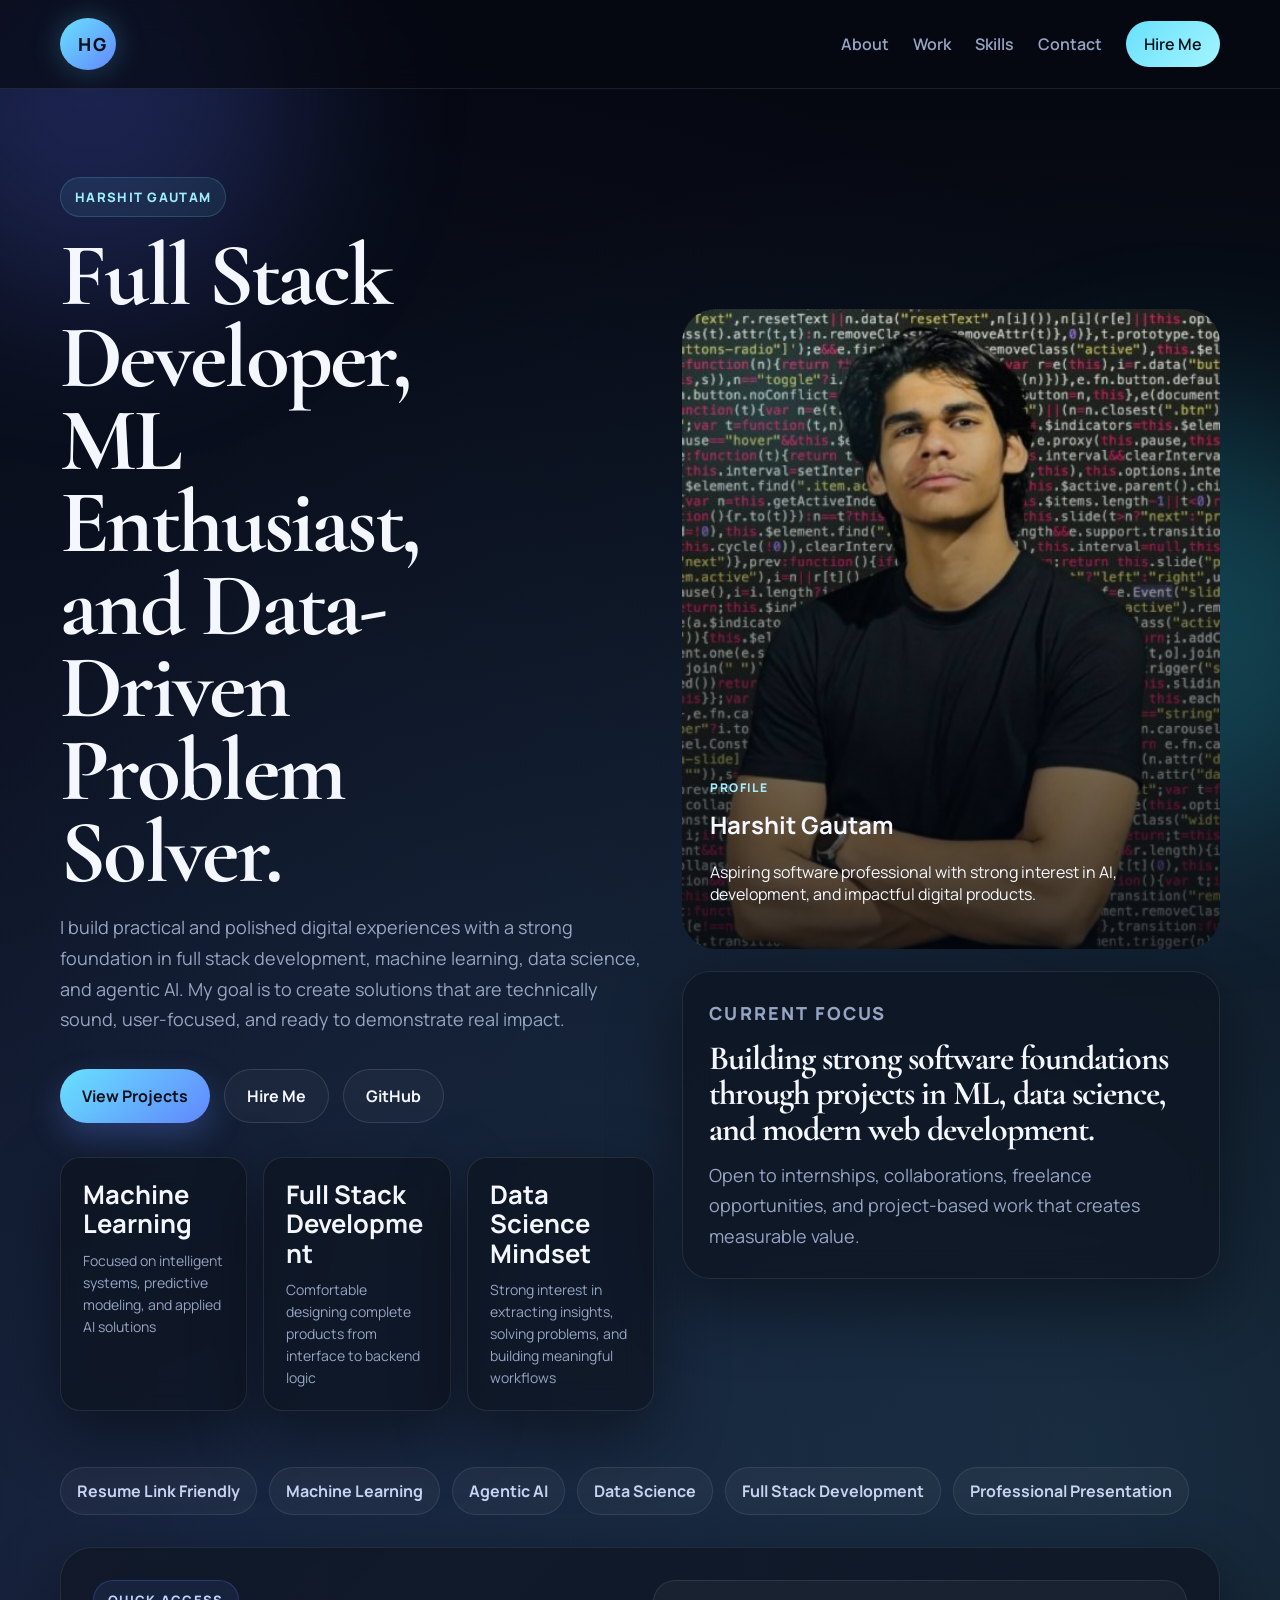
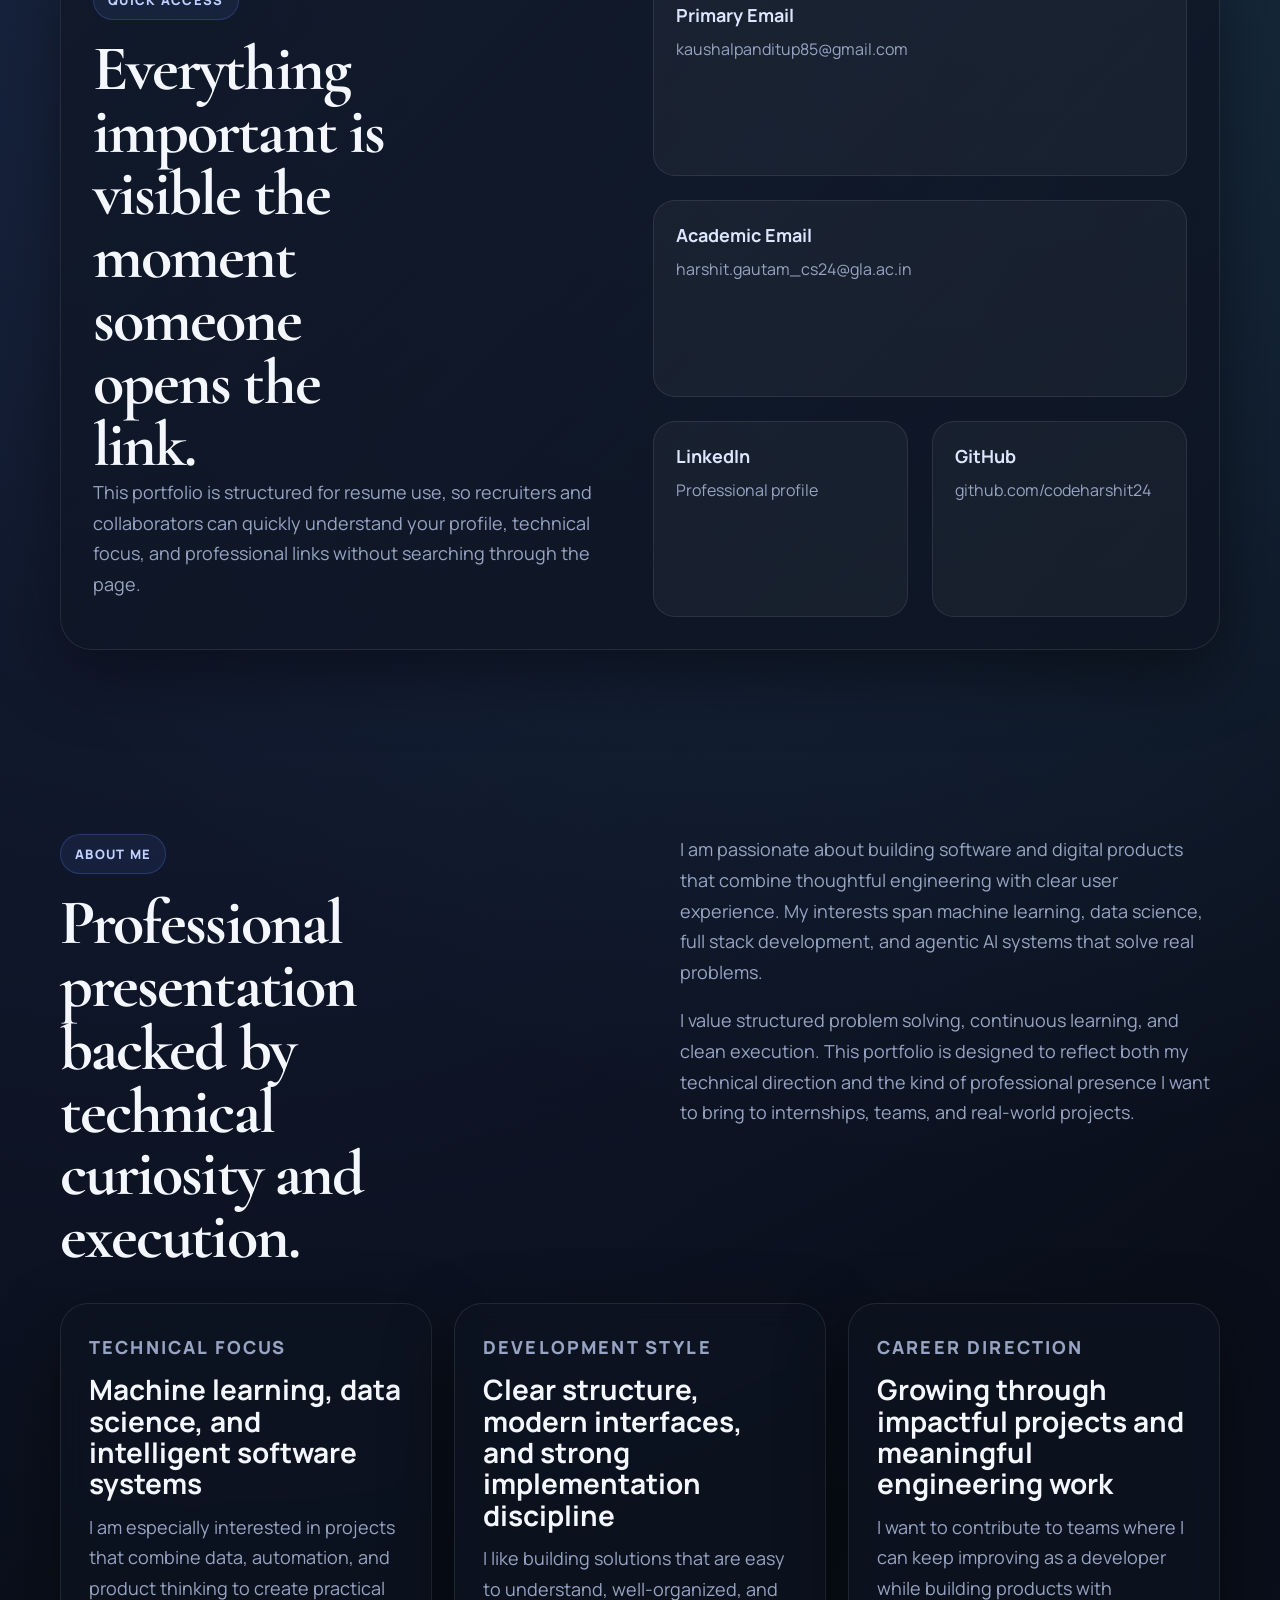
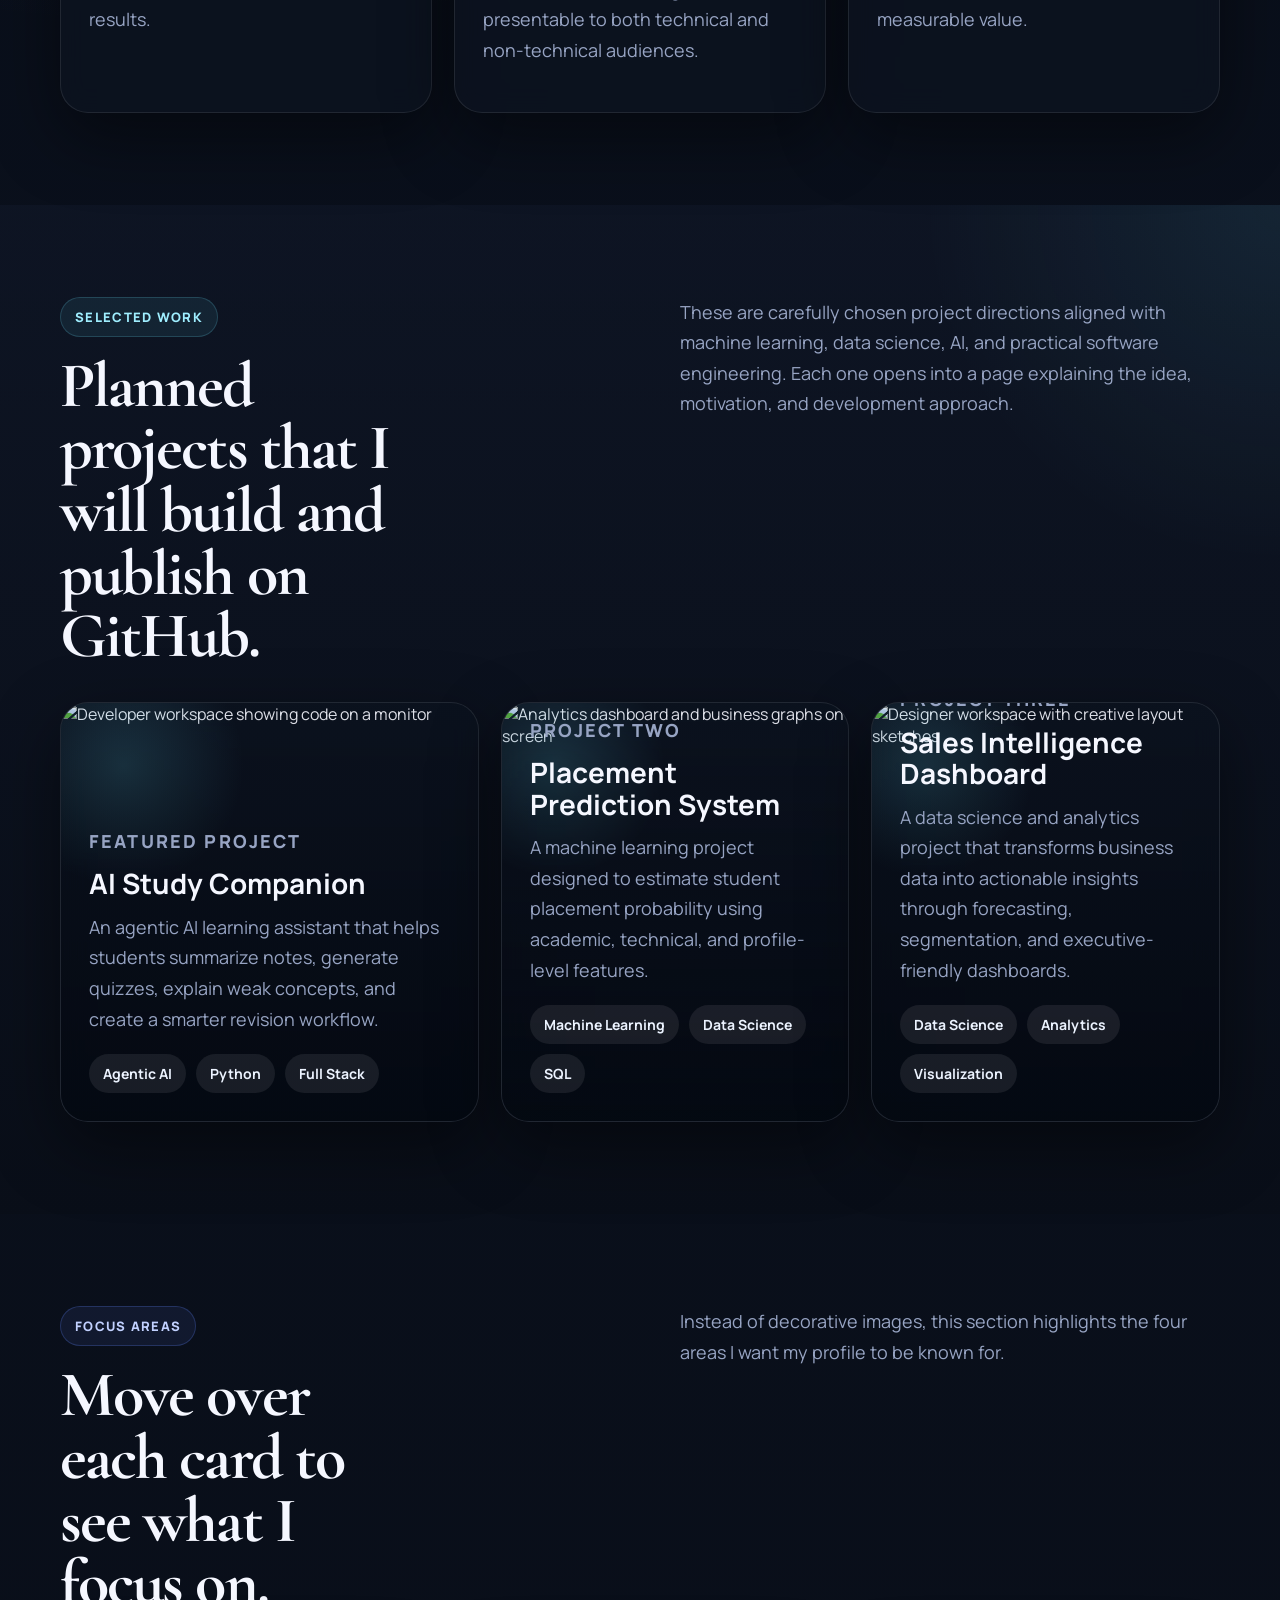
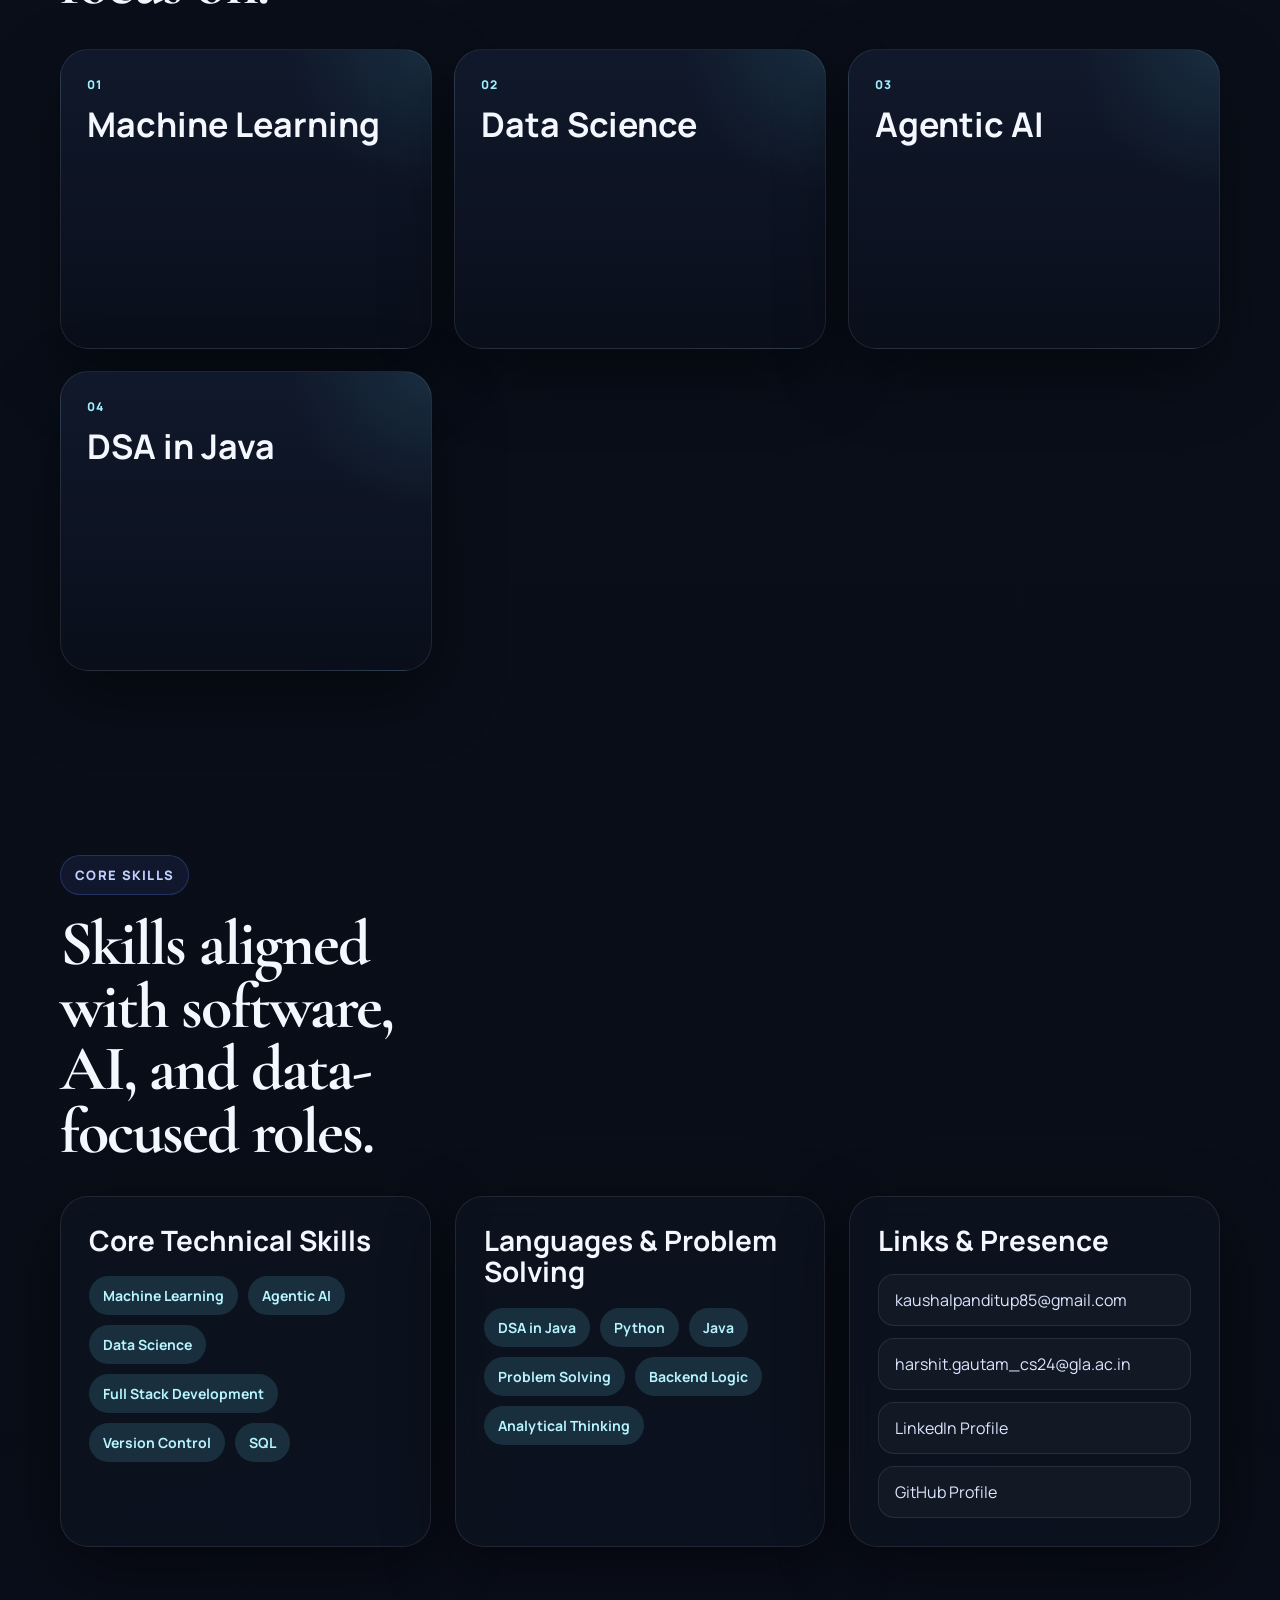
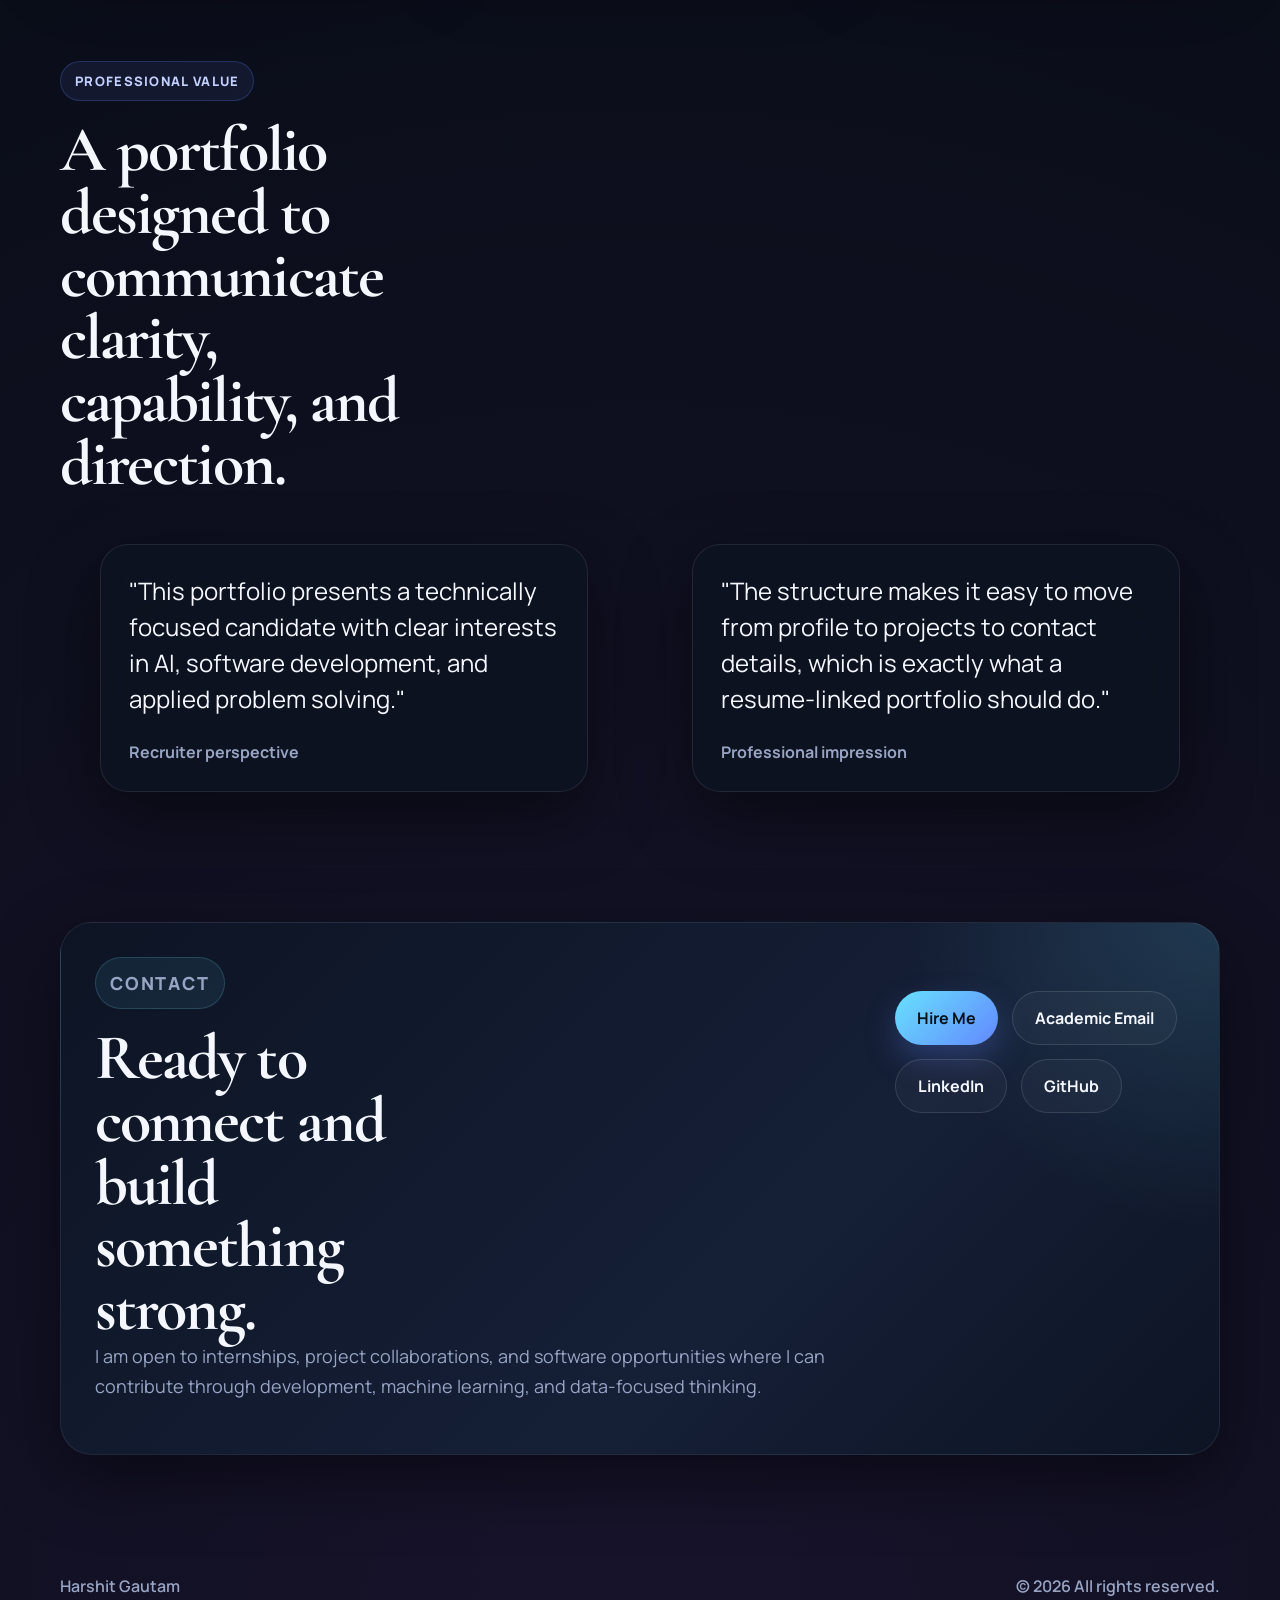
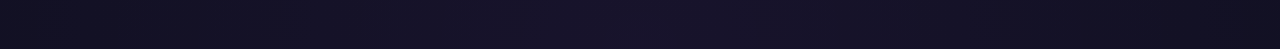
==== index.html @ c15d4957 "Initial portfolio site" ====
<!DOCTYPE html>
<html lang="en">
<head>
  <meta charset="UTF-8">
  <meta name="viewport" content="width=device-width, initial-scale=1.0">
  <title>Harshit Gautam | Portfolio</title>
  <meta
    name="description"
    content="Professional portfolio of Harshit Gautam showcasing full stack development, machine learning, agentic AI, data science, and project case studies."
  >
  <link rel="preconnect" href="https://fonts.googleapis.com">
  <link rel="preconnect" href="https://fonts.gstatic.com" crossorigin>
  <link href="https://fonts.googleapis.com/css2?family=Manrope:wght@400;500;600;700;800&family=Cormorant+Garamond:wght@600;700&display=swap" rel="stylesheet">
  <link rel="stylesheet" href="./assets/style.css">
</head>
<body>
  <div class="site-shell">
    <header class="header">
      <div class="container nav">
        <a class="brand magnetic" href="#top" aria-label="Harshit Gautam home">
          <span class="brand-mark">HG</span>
          <span class="brand-name">Harshit Gautam</span>
        </a>
        <button class="menu-toggle" type="button" aria-expanded="false" aria-controls="site-menu" aria-label="Open menu">
          <span></span>
          <span></span>
        </button>
        <nav class="menu" id="site-menu">
          <a class="magnetic" href="#about">About</a>
          <a class="magnetic" href="#work">Work</a>
          <a class="magnetic" href="#skills">Skills</a>
          <a class="magnetic" href="#contact">Contact</a>
          <a class="menu-cta magnetic" href="mailto:kaushalpanditup85@gmail.com,harshit.gautam_cs24@gla.ac.in?subject=Portfolio%20Inquiry">Hire Me</a>
        </nav>
      </div>
    </header>

    <main id="top">
      <section class="hero">
        <div class="container hero-grid">
          <div class="hero-copy">
            <p class="eyebrow">Harshit Gautam</p>
            <h1>Full Stack Developer, ML Enthusiast, and Data-Driven Problem Solver.</h1>
            <p class="hero-text">
              I build practical and polished digital experiences with a strong foundation in full stack development, machine learning, data science, and agentic AI. My goal is to create solutions that are technically sound, user-focused, and ready to demonstrate real impact.
            </p>
            <div class="hero-actions">
              <a class="button button-primary magnetic" href="#work">View Projects</a>
              <a class="button button-secondary magnetic" href="mailto:kaushalpanditup85@gmail.com,harshit.gautam_cs24@gla.ac.in?subject=Let%27s%20Work%20Together">Hire Me</a>
              <a class="button button-secondary magnetic" href="https://github.com/codeharshit24" target="_blank" rel="noreferrer">GitHub</a>
            </div>
            <ul class="hero-metrics" aria-label="Key highlights">
              <li class="magnetic">
                <strong>Machine Learning</strong>
                <span>Focused on intelligent systems, predictive modeling, and applied AI solutions</span>
              </li>
              <li class="magnetic">
                <strong>Full Stack Development</strong>
                <span>Comfortable designing complete products from interface to backend logic</span>
              </li>
              <li class="magnetic">
                <strong>Data Science Mindset</strong>
                <span>Strong interest in extracting insights, solving problems, and building meaningful workflows</span>
              </li>
            </ul>
          </div>

          <div class="hero-card">
            <div class="portrait interactive-panel">
              <img src="./assets/harshit-photo.jpeg" alt="Portrait of Harshit Gautam">
              <div class="portrait-overlay">
                <p class="spotlight-label">Profile</p>
                <h2>Harshit Gautam</h2>
                <p>Aspiring software professional with strong interest in AI, development, and impactful digital products.</p>
              </div>
            </div>
            <div class="spotlight-card magnetic">
              <p class="spotlight-label">Current Focus</p>
              <h2>Building strong software foundations through projects in ML, data science, and modern web development.</h2>
              <p>Open to internships, collaborations, freelance opportunities, and project-based work that creates measurable value.</p>
            </div>
          </div>
        </div>
      </section>

      <section class="trust-strip">
        <div class="container trust-items">
          <span class="magnetic">Resume Link Friendly</span>
          <span class="magnetic">Machine Learning</span>
          <span class="magnetic">Agentic AI</span>
          <span class="magnetic">Data Science</span>
          <span class="magnetic">Full Stack Development</span>
          <span class="magnetic">Professional Presentation</span>
        </div>
      </section>

      <section class="section quick-links-section">
        <div class="container quick-links-card">
          <div>
            <p class="eyebrow eyebrow-dark">Quick Access</p>
            <h2>Everything important is visible the moment someone opens the link.</h2>
            <p class="section-intro">
              This portfolio is structured for resume use, so recruiters and collaborators can quickly understand your profile, technical focus, and professional links without searching through the page.
            </p>
          </div>
          <div class="quick-link-grid">
            <a class="quick-link magnetic" href="mailto:kaushalpanditup85@gmail.com?subject=Portfolio%20Contact">
              <strong>Primary Email</strong>
              <span>kaushalpanditup85@gmail.com</span>
            </a>
            <a class="quick-link magnetic" href="mailto:harshit.gautam_cs24@gla.ac.in?subject=Portfolio%20Contact">
              <strong>Academic Email</strong>
              <span>harshit.gautam_cs24@gla.ac.in</span>
            </a>
            <a class="quick-link magnetic" href="https://www.linkedin.com/in/harshit-gautam-336b70368/" target="_blank" rel="noreferrer">
              <strong>LinkedIn</strong>
              <span>Professional profile</span>
            </a>
            <a class="quick-link magnetic" href="https://github.com/codeharshit24" target="_blank" rel="noreferrer">
              <strong>GitHub</strong>
              <span>github.com/codeharshit24</span>
            </a>
          </div>
        </div>
      </section>

      <section class="section" id="about">
        <div class="container section-grid">
          <div>
            <p class="eyebrow eyebrow-dark">About Me</p>
            <h2>Professional presentation backed by technical curiosity and execution.</h2>
          </div>
          <div class="about-copy">
            <p>
              I am passionate about building software and digital products that combine thoughtful engineering with clear user experience. My interests span machine learning, data science, full stack development, and agentic AI systems that solve real problems.
            </p>
            <p>
              I value structured problem solving, continuous learning, and clean execution. This portfolio is designed to reflect both my technical direction and the kind of professional presence I want to bring to internships, teams, and real-world projects.
            </p>
          </div>
        </div>

        <div class="container info-grid">
          <article class="info-card magnetic">
            <p class="card-kicker">Technical Focus</p>
            <h3>Machine learning, data science, and intelligent software systems</h3>
            <p>I am especially interested in projects that combine data, automation, and product thinking to create practical results.</p>
          </article>
          <article class="info-card magnetic">
            <p class="card-kicker">Development Style</p>
            <h3>Clear structure, modern interfaces, and strong implementation discipline</h3>
            <p>I like building solutions that are easy to understand, well-organized, and presentable to both technical and non-technical audiences.</p>
          </article>
          <article class="info-card magnetic">
            <p class="card-kicker">Career Direction</p>
            <h3>Growing through impactful projects and meaningful engineering work</h3>
            <p>I want to contribute to teams where I can keep improving as a developer while building products with measurable value.</p>
          </article>
        </div>
      </section>

      <section class="section section-dark" id="work">
        <div class="container section-heading">
          <div>
            <p class="eyebrow">Selected Work</p>
            <h2>Planned projects that I will build and publish on GitHub.</h2>
          </div>
          <p class="section-intro">
            These are carefully chosen project directions aligned with machine learning, data science, AI, and practical software engineering. Each one opens into a page explaining the idea, motivation, and development approach.
          </p>
        </div>

        <div class="container project-grid">
          <article class="project-card project-featured interactive-panel">
            <a class="project-link" href="./projects/ai-study-companion.html" aria-label="Open AI Study Companion project page"></a>
            <img
              src="https://images.unsplash.com/photo-1498050108023-c5249f4df085?auto=format&fit=crop&w=1400&q=80"
              alt="Developer workspace showing code on a monitor"
            >
            <div class="project-content">
              <p class="card-kicker">Featured Project</p>
              <h3>AI Study Companion</h3>
              <p>An agentic AI learning assistant that helps students summarize notes, generate quizzes, explain weak concepts, and create a smarter revision workflow.</p>
              <ul class="tags">
                <li>Agentic AI</li>
                <li>Python</li>
                <li>Full Stack</li>
              </ul>
            </div>
          </article>

          <article class="project-card interactive-panel">
            <a class="project-link" href="./projects/placement-predictor.html" aria-label="Open Placement Predictor project page"></a>
            <img
              src="https://images.unsplash.com/photo-1460925895917-afdab827c52f?auto=format&fit=crop&w=1200&q=80"
              alt="Analytics dashboard and business graphs on screen"
            >
            <div class="project-content">
              <p class="card-kicker">Project Two</p>
              <h3>Placement Prediction System</h3>
              <p>A machine learning project designed to estimate student placement probability using academic, technical, and profile-level features.</p>
              <ul class="tags">
                <li>Machine Learning</li>
                <li>Data Science</li>
                <li>SQL</li>
              </ul>
            </div>
          </article>

          <article class="project-card interactive-panel">
            <a class="project-link" href="./projects/sales-intelligence-dashboard.html" aria-label="Open Sales Intelligence Dashboard project page"></a>
            <img
              src="https://images.unsplash.com/photo-1522542550221-31fd19575a2d?auto=format&fit=crop&w=1200&q=80"
              alt="Designer workspace with creative layout sketches"
            >
            <div class="project-content">
              <p class="card-kicker">Project Three</p>
              <h3>Sales Intelligence Dashboard</h3>
              <p>A data science and analytics project that transforms business data into actionable insights through forecasting, segmentation, and executive-friendly dashboards.</p>
              <ul class="tags">
                <li>Data Science</li>
                <li>Analytics</li>
                <li>Visualization</li>
              </ul>
            </div>
          </article>
        </div>
      </section>

      <section class="section gallery-section">
        <div class="container section-heading">
          <div>
            <p class="eyebrow eyebrow-dark">Focus Areas</p>
            <h2>Move over each card to see what I focus on.</h2>
          </div>
          <p class="section-intro">
            Instead of decorative images, this section highlights the four areas I want my profile to be known for.
          </p>
        </div>

        <div class="container gallery-grid">
          <article class="gallery-card focus-card interactive-panel">
            <div class="focus-card-front">
              <p class="card-kicker">01</p>
              <h3>Machine Learning</h3>
            </div>
            <div class="focus-card-back">
              <p>I enjoy building predictive systems, experimenting with models, and applying ML to solve practical problems with measurable outcomes.</p>
            </div>
          </article>
          <article class="gallery-card focus-card interactive-panel">
            <div class="focus-card-front">
              <p class="card-kicker">02</p>
              <h3>Data Science</h3>
            </div>
            <div class="focus-card-back">
              <p>I like working with data pipelines, analysis, visualization, and insight generation that helps convert raw information into decisions.</p>
            </div>
          </article>
          <article class="gallery-card focus-card interactive-panel">
            <div class="focus-card-front">
              <p class="card-kicker">03</p>
              <h3>Agentic AI</h3>
            </div>
            <div class="focus-card-back">
              <p>I am interested in AI systems that can reason through tasks, automate workflows, and support users with more adaptive interactions.</p>
            </div>
          </article>
          <article class="gallery-card focus-card interactive-panel">
            <div class="focus-card-front">
              <p class="card-kicker">04</p>
              <h3>DSA in Java</h3>
            </div>
            <div class="focus-card-back">
              <p>I keep strengthening my problem-solving ability through data structures and algorithms in Java to build a stronger engineering foundation.</p>
            </div>
          </article>
        </div>
      </section>

      <section class="section" id="skills">
        <div class="container section-heading">
          <div>
            <p class="eyebrow eyebrow-dark">Core Skills</p>
            <h2>Skills aligned with software, AI, and data-focused roles.</h2>
          </div>
        </div>

        <div class="container skills-layout">
          <div class="skill-panel magnetic">
            <h3>Core Technical Skills</h3>
            <div class="chip-wrap">
              <span>Machine Learning</span>
              <span>Agentic AI</span>
              <span>Data Science</span>
              <span>Full Stack Development</span>
              <span>Version Control</span>
              <span>SQL</span>
            </div>
          </div>
          <div class="skill-panel magnetic">
            <h3>Languages & Problem Solving</h3>
            <div class="chip-wrap">
              <span>DSA in Java</span>
              <span>Python</span>
              <span>Java</span>
              <span>Problem Solving</span>
              <span>Backend Logic</span>
              <span>Analytical Thinking</span>
            </div>
          </div>
          <div class="skill-panel magnetic">
            <h3>Links & Presence</h3>
            <div class="contact-list">
              <a class="contact-link magnetic" href="mailto:kaushalpanditup85@gmail.com">kaushalpanditup85@gmail.com</a>
              <a class="contact-link magnetic" href="mailto:harshit.gautam_cs24@gla.ac.in">harshit.gautam_cs24@gla.ac.in</a>
              <a class="contact-link magnetic" href="https://www.linkedin.com/in/harshit-gautam-336b70368/" target="_blank" rel="noreferrer">LinkedIn Profile</a>
              <a class="contact-link magnetic" href="https://github.com/codeharshit24" target="_blank" rel="noreferrer">GitHub Profile</a>
            </div>
          </div>
        </div>
      </section>

      <section class="section testimonials">
        <div class="container section-heading">
          <div>
            <p class="eyebrow eyebrow-dark">Professional Value</p>
            <h2>A portfolio designed to communicate clarity, capability, and direction.</h2>
          </div>
        </div>

        <div class="container quote-grid">
          <blockquote class="quote-card magnetic">
            <p>"This portfolio presents a technically focused candidate with clear interests in AI, software development, and applied problem solving."</p>
            <cite>Recruiter perspective</cite>
          </blockquote>
          <blockquote class="quote-card magnetic">
            <p>"The structure makes it easy to move from profile to projects to contact details, which is exactly what a resume-linked portfolio should do."</p>
            <cite>Professional impression</cite>
          </blockquote>
        </div>
      </section>

      <section class="section cta-section" id="contact">
        <div class="container cta-card">
          <div>
            <p class="eyebrow">Contact</p>
            <h2>Ready to connect and build something strong.</h2>
            <p>
              I am open to internships, project collaborations, and software opportunities where I can contribute through development, machine learning, and data-focused thinking.
            </p>
          </div>
          <div class="cta-actions">
            <a class="button button-primary magnetic" href="mailto:kaushalpanditup85@gmail.com,harshit.gautam_cs24@gla.ac.in?subject=Portfolio%20Inquiry">Hire Me</a>
            <a class="button button-secondary magnetic" href="mailto:harshit.gautam_cs24@gla.ac.in?subject=Portfolio%20Contact">Academic Email</a>
            <a class="button button-secondary magnetic" href="https://www.linkedin.com/in/harshit-gautam-336b70368/" target="_blank" rel="noreferrer">LinkedIn</a>
            <a class="button button-secondary magnetic" href="https://github.com/codeharshit24" target="_blank" rel="noreferrer">GitHub</a>
          </div>
        </div>
      </section>
    </main>

    <footer class="footer">
      <div class="container footer-row">
        <p>Harshit Gautam</p>
        <p>© <span id="year"></span> All rights reserved.</p>
      </div>
    </footer>
  </div>

  <script src="./assets/script.js"></script>
</body>
</html>
---- assets/style.css ----
:root {
  --bg: #070b14;
  --bg-soft: #0d1320;
  --panel: rgba(13, 20, 33, 0.72);
  --panel-strong: #121b2d;
  --panel-solid: #0e1524;
  --text: #f5f7ff;
  --muted: #97a4c3;
  --line: rgba(255, 255, 255, 0.09);
  --accent: #68e1fd;
  --accent-strong: #6288ff;
  --accent-soft: rgba(104, 225, 253, 0.14);
  --shadow: 0 24px 70px rgba(0, 0, 0, 0.45);
  --radius-lg: 28px;
  --radius-md: 20px;
  --container: min(1160px, calc(100% - 32px));
  --transition: 260ms cubic-bezier(0.22, 1, 0.36, 1);
}

* {
  box-sizing: border-box;
}

html {
  scroll-behavior: smooth;
}

body {
  margin: 0;
  font-family: "Manrope", sans-serif;
  color: var(--text);
  background:
    radial-gradient(circle at 15% 20%, rgba(98, 136, 255, 0.16), transparent 25%),
    radial-gradient(circle at 85% 18%, rgba(104, 225, 253, 0.12), transparent 20%),
    radial-gradient(circle at 50% 100%, rgba(172, 93, 255, 0.1), transparent 24%),
    linear-gradient(180deg, #050811 0%, #0a101c 45%, #070b14 100%);
}

a {
  color: inherit;
  text-decoration: none;
}

img {
  display: block;
  width: 100%;
  height: 100%;
  object-fit: cover;
}

p,
h1,
h2,
h3 {
  margin-top: 0;
}

.site-shell {
  position: relative;
  overflow: hidden;
}

.site-shell::before,
.site-shell::after {
  content: "";
  position: fixed;
  width: 420px;
  height: 420px;
  border-radius: 50%;
  filter: blur(90px);
  opacity: 0.25;
  pointer-events: none;
  z-index: 0;
}

.site-shell::before {
  top: -120px;
  left: -120px;
  background: #5e73ff;
}

.site-shell::after {
  right: -120px;
  bottom: 8%;
  background: #27c6d9;
}

.container {
  width: var(--container);
  margin: 0 auto;
  position: relative;
  z-index: 1;
}

.header {
  position: sticky;
  top: 0;
  z-index: 20;
  backdrop-filter: blur(16px);
  background: rgba(6, 10, 18, 0.68);
  border-bottom: 1px solid var(--line);
}

.nav {
  display: flex;
  align-items: center;
  justify-content: space-between;
  gap: 20px;
  padding: 18px 0;
}

.brand {
  width: 56px;
  height: 52px;
  border-radius: 50%;
  display: inline-flex;
  align-items: center;
  justify-content: flex-start;
  gap: 14px;
  overflow: hidden;
  padding: 0 18px;
  background: linear-gradient(135deg, var(--accent), var(--accent-strong));
  color: #07101a;
  font-weight: 800;
  letter-spacing: 0.1em;
  box-shadow: 0 0 30px rgba(104, 225, 253, 0.25);
  white-space: nowrap;
  transition: width 320ms cubic-bezier(0.22, 1, 0.36, 1), box-shadow var(--transition), transform var(--transition);
}

.brand:hover,
.brand:focus-visible {
  width: 240px;
}

.brand-mark {
  flex: 0 0 auto;
  font-size: 18px;
}

.brand-name {
  opacity: 0;
  transform: translateX(-12px);
  transition: opacity 220ms ease, transform 260ms ease;
  font-size: 14px;
  letter-spacing: 0.02em;
}

.brand:hover .brand-name,
.brand:focus-visible .brand-name {
  opacity: 1;
  transform: translateX(0);
}

.menu {
  display: flex;
  align-items: center;
  gap: 24px;
  font-weight: 600;
}

.menu a {
  color: var(--muted);
  transition: color var(--transition), transform var(--transition);
}

.menu a:hover,
.menu a:focus-visible {
  color: var(--text);
}

.menu-cta {
  padding: 12px 18px;
  border-radius: 999px;
  color: #06111a !important;
  background: linear-gradient(135deg, var(--accent), #a4f4ff);
}

.menu-toggle {
  display: none;
  border: 0;
  padding: 0;
  background: transparent;
}

.menu-toggle span {
  display: block;
  width: 24px;
  height: 2px;
  margin: 5px 0;
  background: var(--text);
}

.hero {
  padding: 88px 0 36px;
}

.hero-grid {
  display: grid;
  grid-template-columns: 1.05fr 0.95fr;
  gap: 28px;
  align-items: center;
}

.eyebrow {
  display: inline-flex;
  margin-bottom: 18px;
  padding: 10px 14px;
  border-radius: 999px;
  border: 1px solid rgba(104, 225, 253, 0.18);
  background: rgba(104, 225, 253, 0.08);
  color: #9feeff;
  font-size: 13px;
  font-weight: 800;
  letter-spacing: 0.1em;
  text-transform: uppercase;
}

.eyebrow-dark {
  border-color: rgba(98, 136, 255, 0.24);
  background: rgba(98, 136, 255, 0.09);
  color: #c2d1ff;
}

.hero h1,
.section h2,
.spotlight-card h2 {
  font-family: "Cormorant Garamond", serif;
  letter-spacing: -0.03em;
}

.hero h1 {
  font-size: clamp(52px, 7vw, 92px);
  line-height: 0.92;
  margin-bottom: 18px;
  max-width: 10ch;
}

.hero-text,
.section-intro,
.about-copy p,
.info-card p,
.project-card p,
.cta-card p,
.spotlight-card p,
.quote-card p {
  color: var(--muted);
  font-size: 18px;
  line-height: 1.7;
}

.hero-actions,
.cta-actions {
  display: flex;
  flex-wrap: wrap;
  gap: 14px;
  margin: 34px 0;
}

.button {
  display: inline-flex;
  align-items: center;
  justify-content: center;
  min-height: 54px;
  padding: 14px 22px;
  border-radius: 999px;
  font-weight: 700;
  transition: transform var(--transition), box-shadow var(--transition), border-color var(--transition), background var(--transition);
}

.button:hover,
.button:focus-visible {
  transform: translateY(-4px);
}

.button-primary {
  color: #06111a;
  background: linear-gradient(135deg, var(--accent), var(--accent-strong));
  box-shadow: 0 14px 32px rgba(98, 136, 255, 0.28);
}

.button-secondary {
  color: var(--text);
  background: rgba(255, 255, 255, 0.03);
  border: 1px solid rgba(255, 255, 255, 0.12);
}

.hero-metrics {
  list-style: none;
  display: grid;
  grid-template-columns: repeat(3, minmax(0, 1fr));
  gap: 16px;
  padding: 0;
  margin: 0;
}

.hero-metrics li,
.info-card,
.project-card,
.skill-panel,
.quote-card,
.gallery-card,
.spotlight-card {
  background: var(--panel);
  border: 1px solid var(--line);
  box-shadow: var(--shadow);
  backdrop-filter: blur(14px);
}

.hero-metrics li {
  padding: 22px;
  border-radius: var(--radius-md);
  min-width: 0;
}

.hero-metrics strong {
  display: block;
  font-size: clamp(22px, 2vw, 28px);
  line-height: 1.15;
  margin-bottom: 10px;
  overflow-wrap: anywhere;
}

.hero-metrics span {
  color: var(--muted);
  font-size: 14px;
  overflow-wrap: anywhere;
}

.magnetic,
.interactive-panel,
.info-card,
.project-card,
.skill-panel,
.quote-card,
.gallery-card,
.trust-items span {
  transition:
    transform var(--transition),
    box-shadow var(--transition),
    border-color var(--transition),
    filter var(--transition),
    background var(--transition);
}

.magnetic:hover,
.magnetic:focus-visible,
.interactive-panel:hover,
.interactive-panel:focus-within,
.info-card:hover,
.project-card:hover,
.skill-panel:hover,
.quote-card:hover,
.gallery-card:hover,
.trust-items span:hover {
  transform: translateY(-8px) scale(1.01);
  box-shadow: 0 24px 60px rgba(0, 0, 0, 0.42), 0 0 0 1px rgba(104, 225, 253, 0.18);
  border-color: rgba(104, 225, 253, 0.32);
}

.hero-card {
  display: grid;
  gap: 22px;
}

.portrait {
  position: relative;
  min-height: 500px;
  border-radius: 34px;
  overflow: hidden;
}

.portrait::after,
.project-card::after,
.gallery-card::after {
  content: "";
  position: absolute;
  inset: 0;
  background:
    linear-gradient(180deg, rgba(2, 6, 14, 0.08), rgba(2, 6, 14, 0.74)),
    radial-gradient(circle at 15% 15%, rgba(104, 225, 253, 0.18), transparent 24%);
  transition: opacity var(--transition);
}

.interactive-panel:hover::after,
.project-card:hover::after,
.gallery-card:hover::after {
  opacity: 0.82;
}

.portrait img,
.project-card img,
.gallery-card img {
  transition: transform 500ms ease, filter 500ms ease;
}

.portrait img {
  object-position: center top;
}

.interactive-panel:hover img,
.project-card:hover img,
.gallery-card:hover img {
  transform: scale(1.06);
  filter: saturate(1.1);
}

.portrait-overlay,
.project-content {
  position: absolute;
  left: 0;
  right: 0;
  z-index: 1;
}

.portrait-overlay {
  bottom: 0;
  padding: 28px;
}

.spotlight-label,
.card-kicker {
  margin-bottom: 12px;
  color: #9feeff;
  font-size: 12px;
  font-weight: 800;
  letter-spacing: 0.12em;
  text-transform: uppercase;
}

.spotlight-card {
  padding: 26px;
  border-radius: var(--radius-lg);
}

.spotlight-card h2 {
  font-size: 34px;
  line-height: 1.05;
  margin-bottom: 12px;
}

.spotlight-card p:last-child {
  margin-bottom: 0;
}

.trust-strip {
  padding: 20px 0 10px;
}

.trust-items {
  display: flex;
  flex-wrap: wrap;
  gap: 12px;
}

.trust-items span {
  padding: 12px 16px;
  border-radius: 999px;
  background: rgba(255, 255, 255, 0.04);
  border: 1px solid var(--line);
  color: #c7d3f0;
  font-weight: 700;
}

.section {
  padding: 92px 0;
}

.section-dark {
  background:
    radial-gradient(circle at top right, rgba(104, 225, 253, 0.08), transparent 22%),
    linear-gradient(180deg, rgba(15, 22, 38, 0.72), rgba(9, 14, 24, 0.92));
}

.section h2 {
  font-size: clamp(38px, 5vw, 64px);
  line-height: 0.98;
  margin-bottom: 0;
  max-width: 11ch;
}

.section-grid,
.section-heading,
.skills-layout,
.quote-grid,
.quick-link-grid,
.footer-row,
.cta-card {
  display: flex;
  gap: 24px;
}

.section-grid,
.section-heading,
.cta-card {
  justify-content: space-between;
  align-items: start;
}

.section-intro,
.about-copy {
  max-width: 540px;
}

.info-grid,
.project-grid,
.gallery-grid {
  display: grid;
  gap: 22px;
  margin-top: 34px;
}

.quick-links-section {
  padding-top: 22px;
}

.quick-links-card {
  display: grid;
  grid-template-columns: 1fr 1fr;
  gap: 26px;
  padding: 32px;
  border-radius: 32px;
  background: linear-gradient(135deg, rgba(16, 24, 40, 0.9), rgba(13, 20, 33, 0.78));
  border: 1px solid var(--line);
  box-shadow: var(--shadow);
}

.quick-link-grid {
  flex-wrap: wrap;
}

.quick-link {
  flex: 1 1 calc(50% - 12px);
  min-height: 120px;
  padding: 22px;
  border-radius: 22px;
  background: rgba(255, 255, 255, 0.04);
  border: 1px solid var(--line);
  color: #dce7ff;
}

.quick-link strong {
  display: block;
  margin-bottom: 10px;
  font-size: 18px;
}

.quick-link span {
  color: var(--muted);
  line-height: 1.6;
}

.info-grid {
  grid-template-columns: repeat(3, minmax(0, 1fr));
}

.project-grid {
  grid-template-columns: 1.2fr 1fr 1fr;
}

.gallery-grid {
  grid-template-columns: repeat(3, minmax(0, 1fr));
}

.info-card,
.project-card,
.skill-panel,
.quote-card,
.gallery-card {
  position: relative;
  overflow: hidden;
  padding: 28px;
  border-radius: var(--radius-lg);
}

.project-card,
.gallery-card {
  min-height: 320px;
  padding: 0;
}

.project-featured {
  min-height: 420px;
}

.project-content {
  bottom: 0;
  padding: 28px;
}

.project-link {
  position: absolute;
  inset: 0;
  z-index: 2;
}

.project-card h3,
.info-card h3,
.skill-panel h3 {
  font-size: 28px;
  line-height: 1.12;
  margin-bottom: 12px;
}

.tags,
.chip-wrap {
  display: flex;
  flex-wrap: wrap;
  gap: 10px;
  padding: 0;
  margin: 20px 0 0;
  list-style: none;
}

.tags li,
.chip-wrap span {
  padding: 10px 14px;
  border-radius: 999px;
  font-weight: 700;
  font-size: 14px;
}

.tags li {
  background: rgba(255, 255, 255, 0.08);
  color: #ecf3ff;
}

.chip-wrap span {
  background: var(--accent-soft);
  color: #b7f4ff;
}

.gallery-card img {
  min-height: 100%;
}

.focus-card {
  min-height: 300px;
  padding: 26px;
  display: flex;
  flex-direction: column;
  justify-content: space-between;
  background:
    radial-gradient(circle at top right, rgba(104, 225, 253, 0.1), transparent 30%),
    linear-gradient(180deg, rgba(17, 26, 44, 0.95), rgba(10, 15, 27, 0.95));
}

.focus-card::after {
  display: none;
}

.focus-card-front,
.focus-card-back {
  transition: transform var(--transition), opacity var(--transition);
}

.focus-card-front h3 {
  margin: 0;
  font-size: 34px;
  line-height: 1.12;
}

.focus-card-back {
  opacity: 0;
  transform: translateY(22px);
  color: var(--muted);
  line-height: 1.75;
}

.focus-card:hover .focus-card-front,
.focus-card:focus-within .focus-card-front {
  transform: translateY(-10px);
}

.focus-card:hover .focus-card-back,
.focus-card:focus-within .focus-card-back {
  opacity: 1;
  transform: translateY(0);
}

.skills-layout,
.quote-grid {
  margin-top: 32px;
}

.skills-layout > *,
.quote-grid > * {
  flex: 1;
}

.contact-list {
  display: grid;
  gap: 12px;
  margin-top: 18px;
}

.contact-link {
  padding: 14px 16px;
  border-radius: 16px;
  background: rgba(255, 255, 255, 0.03);
  border: 1px solid var(--line);
  color: #dbe7ff;
}

.project-page .section:first-child {
  padding-bottom: 28px;
}

.project-detail-hero {
  max-width: 860px;
}

.project-detail-hero h1 {
  font-family: "Cormorant Garamond", serif;
  font-size: clamp(48px, 8vw, 92px);
  line-height: 0.94;
  margin-bottom: 18px;
}

.project-lead {
  max-width: 760px;
  color: var(--muted);
  font-size: 20px;
  line-height: 1.75;
}

.back-link {
  margin-bottom: 28px;
}

.detail-actions {
  display: flex;
  gap: 14px;
  margin-top: 30px;
}

.detail-grid {
  display: grid;
  grid-template-columns: repeat(3, minmax(0, 1fr));
  gap: 22px;
}

.detail-card {
  padding: 28px;
  border-radius: var(--radius-lg);
  background: var(--panel);
  border: 1px solid var(--line);
  box-shadow: var(--shadow);
}

.detail-card h3 {
  font-size: 28px;
  line-height: 1.14;
  margin-bottom: 12px;
}

.detail-card p:last-child {
  color: var(--muted);
  line-height: 1.75;
}

.testimonials {
  padding-top: 22px;
}

.quote-card p {
  font-size: 24px;
  line-height: 1.5;
  color: var(--text);
}

.quote-card cite {
  display: block;
  margin-top: 18px;
  font-style: normal;
  color: var(--muted);
  font-weight: 700;
}

.cta-section {
  padding-top: 22px;
}

.cta-card {
  padding: 34px;
  border-radius: 32px;
  background:
    radial-gradient(circle at top right, rgba(104, 225, 253, 0.14), transparent 24%),
    linear-gradient(135deg, #0d1424, #151f36 62%, #0d1424);
  border: 1px solid rgba(255, 255, 255, 0.08);
  box-shadow: var(--shadow);
}

.cta-card h2 {
  max-width: 10ch;
}

.footer {
  padding: 28px 0 36px;
}

.footer-row {
  justify-content: space-between;
  align-items: center;
  color: var(--muted);
  font-weight: 600;
}

@media (max-width: 980px) {
  .hero-grid,
  .info-grid,
  .project-grid,
  .gallery-grid,
  .quick-links-card,
  .detail-grid,
  .skills-layout,
  .quote-grid,
  .section-grid,
  .section-heading,
  .cta-card {
    grid-template-columns: 1fr;
    flex-direction: column;
  }

  .hero-metrics {
    grid-template-columns: 1fr;
  }

  .brand:hover,
  .brand:focus-visible {
    width: 210px;
  }

  .section h2,
  .hero h1,
  .cta-card h2 {
    max-width: none;
  }

  .quick-link {
    flex-basis: 100%;
  }
}

@media (max-width: 760px) {
  .menu-toggle {
    display: block;
  }

  .brand {
    width: 52px;
    padding: 0 16px;
  }

  .brand:hover,
  .brand:focus-visible {
    width: 52px;
  }

  .brand-name {
    display: none;
  }

  .menu {
    position: absolute;
    top: calc(100% + 12px);
    left: 16px;
    right: 16px;
    display: none;
    flex-direction: column;
    align-items: stretch;
    padding: 18px;
    border-radius: 24px;
    background: rgba(8, 12, 20, 0.98);
    box-shadow: var(--shadow);
    border: 1px solid var(--line);
  }

  .menu.is-open {
    display: flex;
  }

  .menu-cta {
    text-align: center;
  }

  .hero {
    padding-top: 48px;
  }

  .portrait {
    min-height: 380px;
  }

  .project-card,
  .gallery-card,
  .project-featured {
    min-height: 280px;
  }

  .section,
  .testimonials {
    padding: 72px 0;
  }

  .footer-row {
    flex-direction: column;
    align-items: start;
  }
}
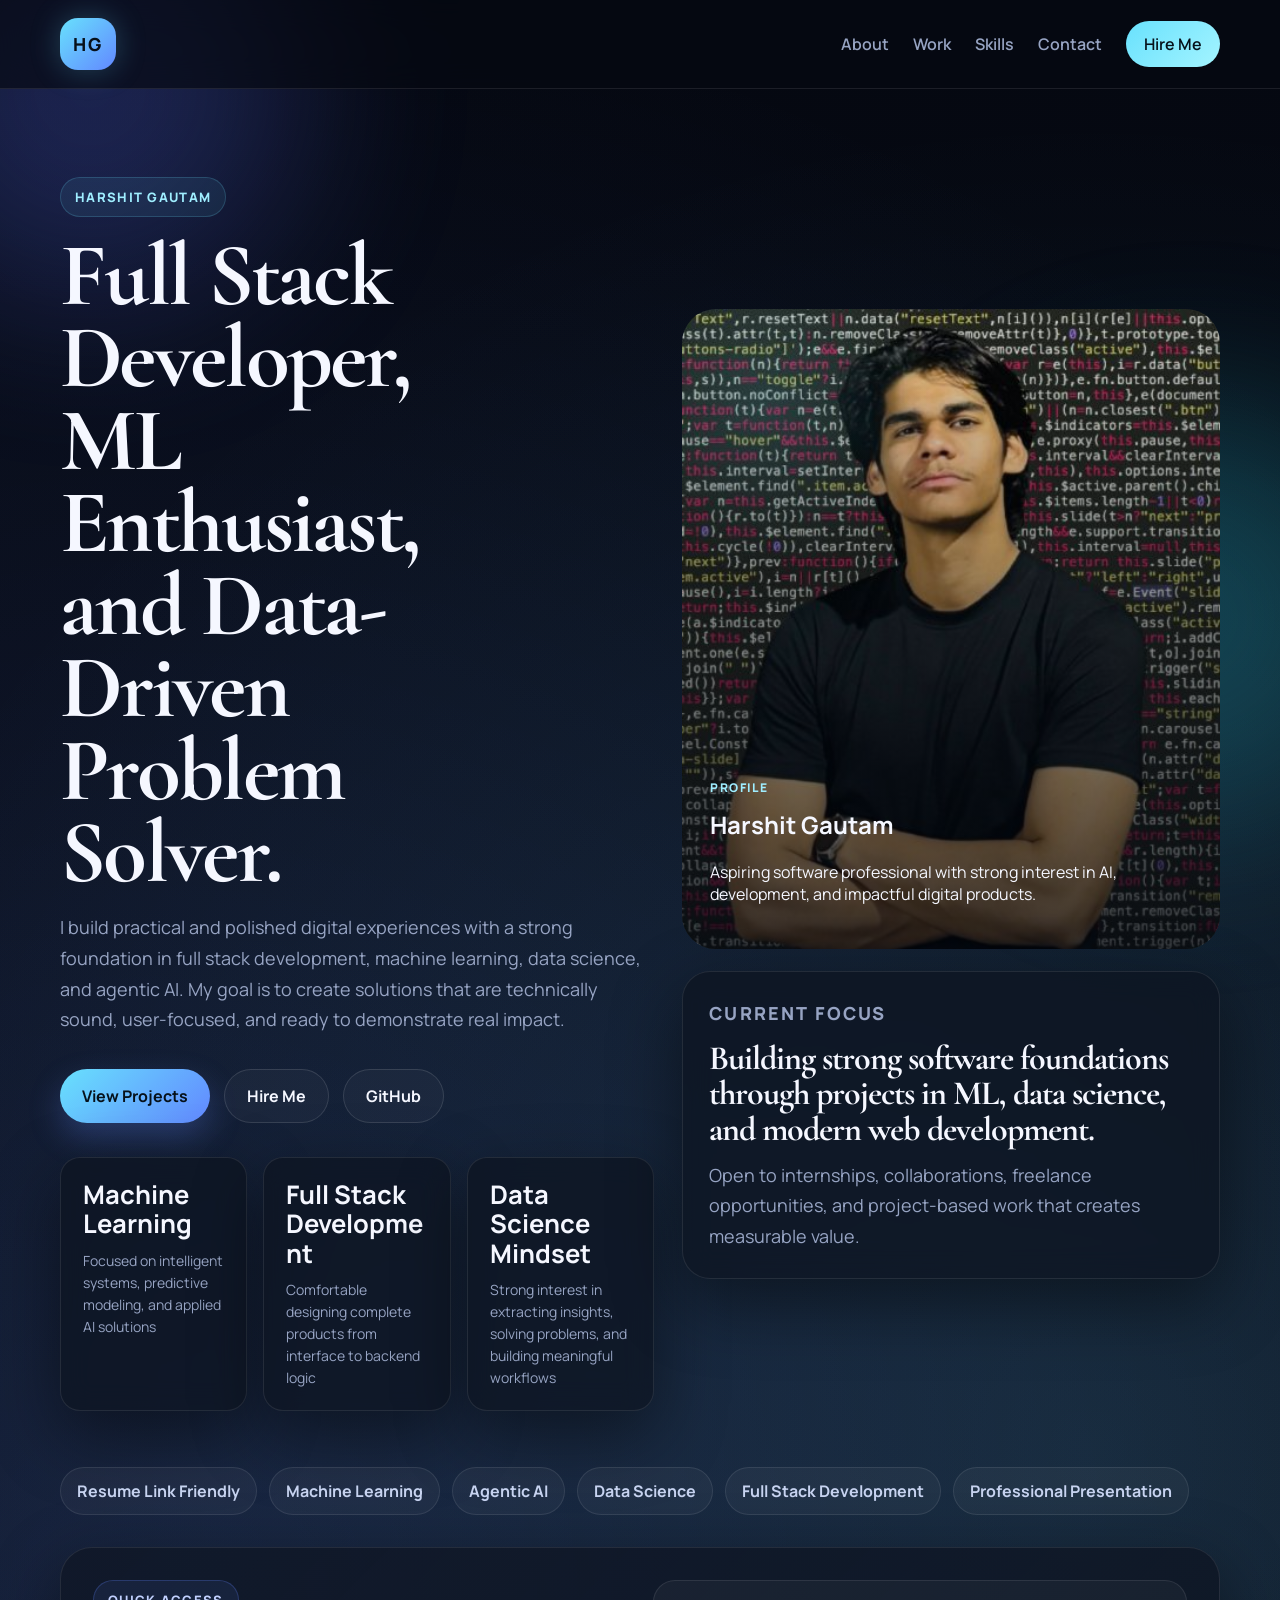
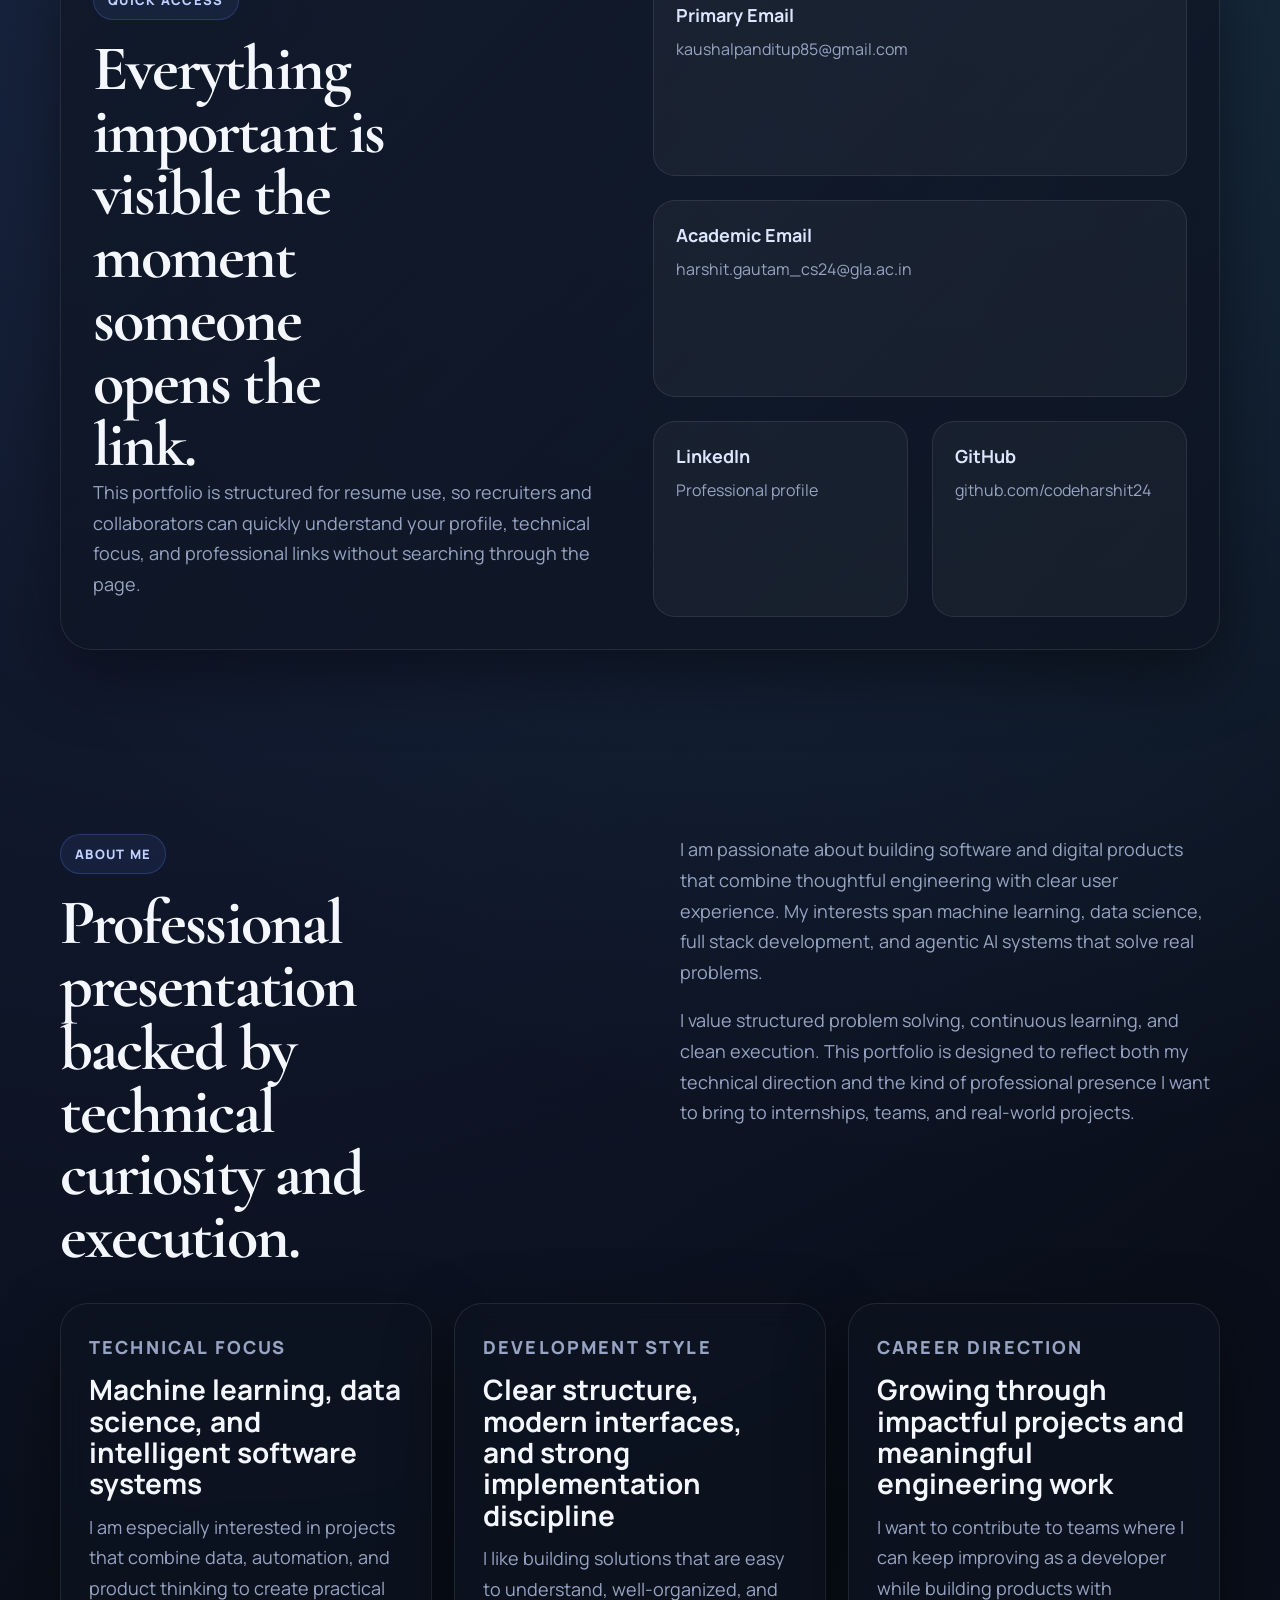
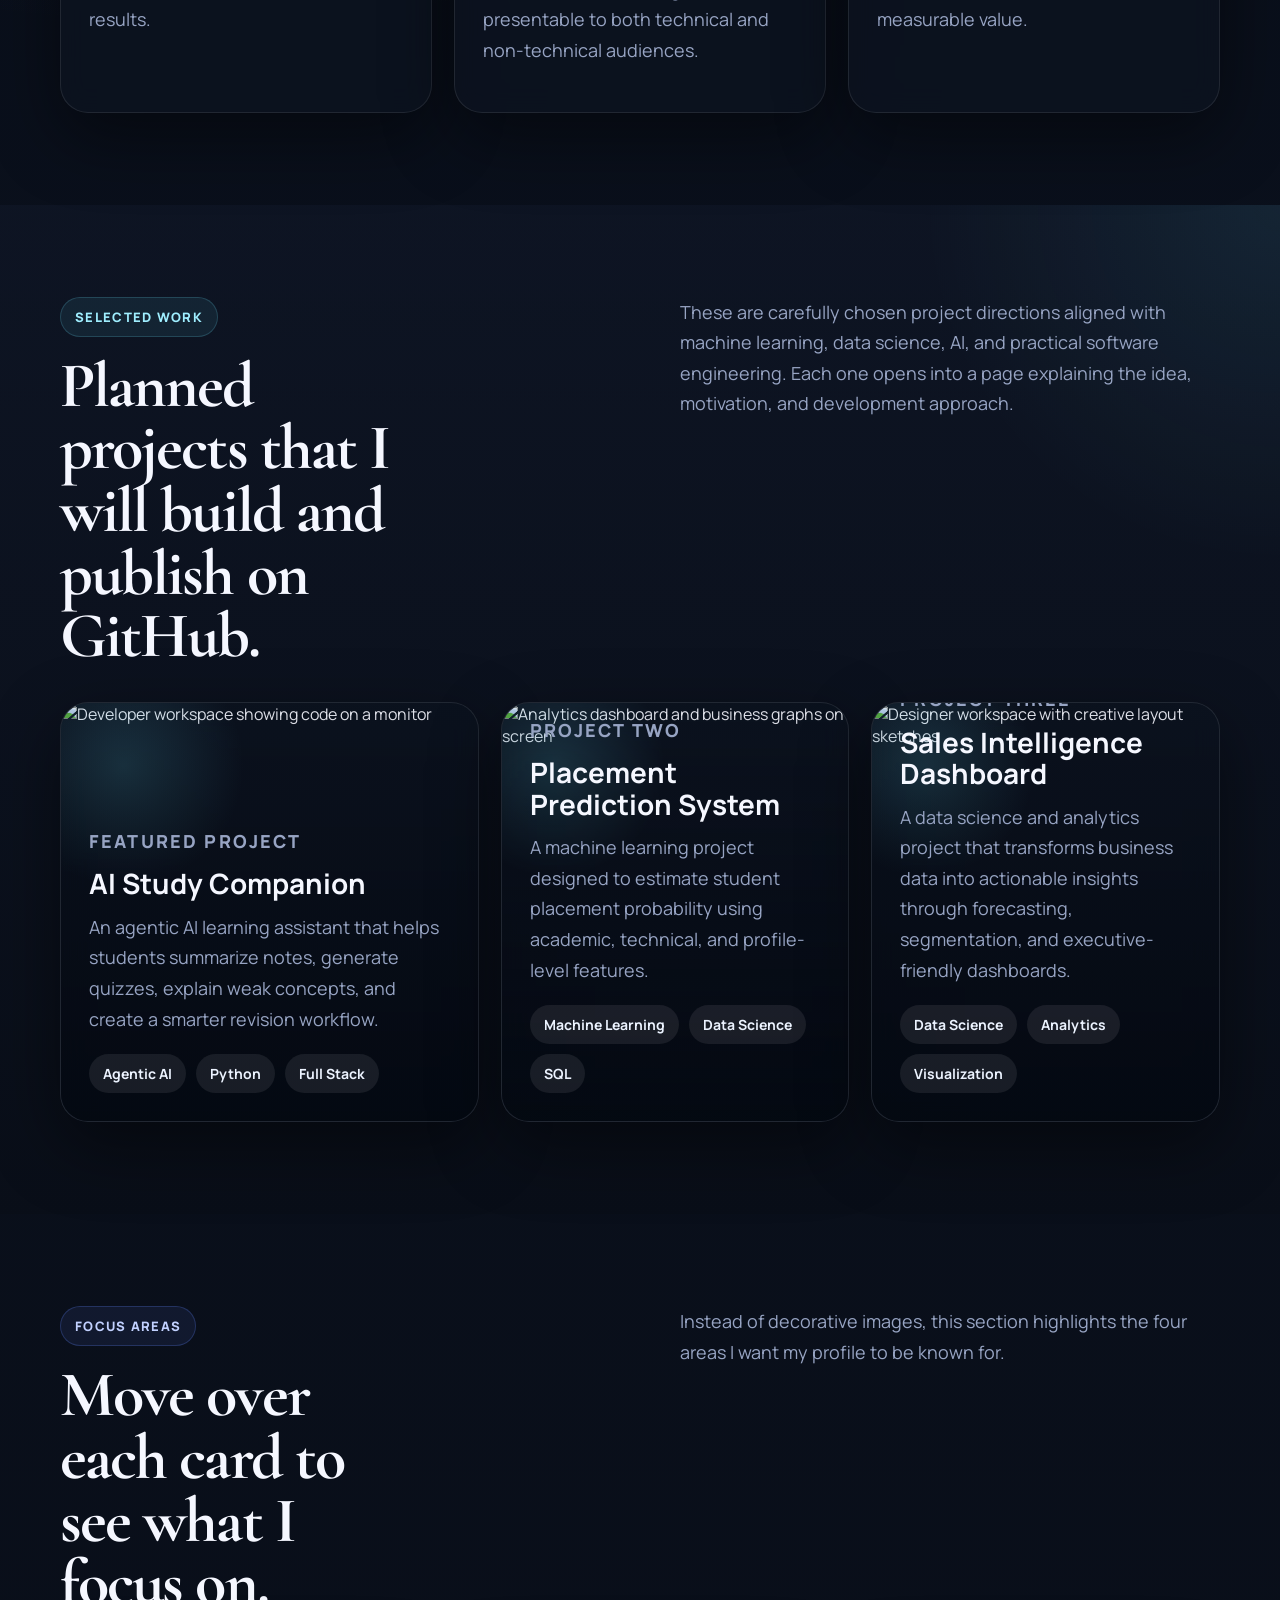
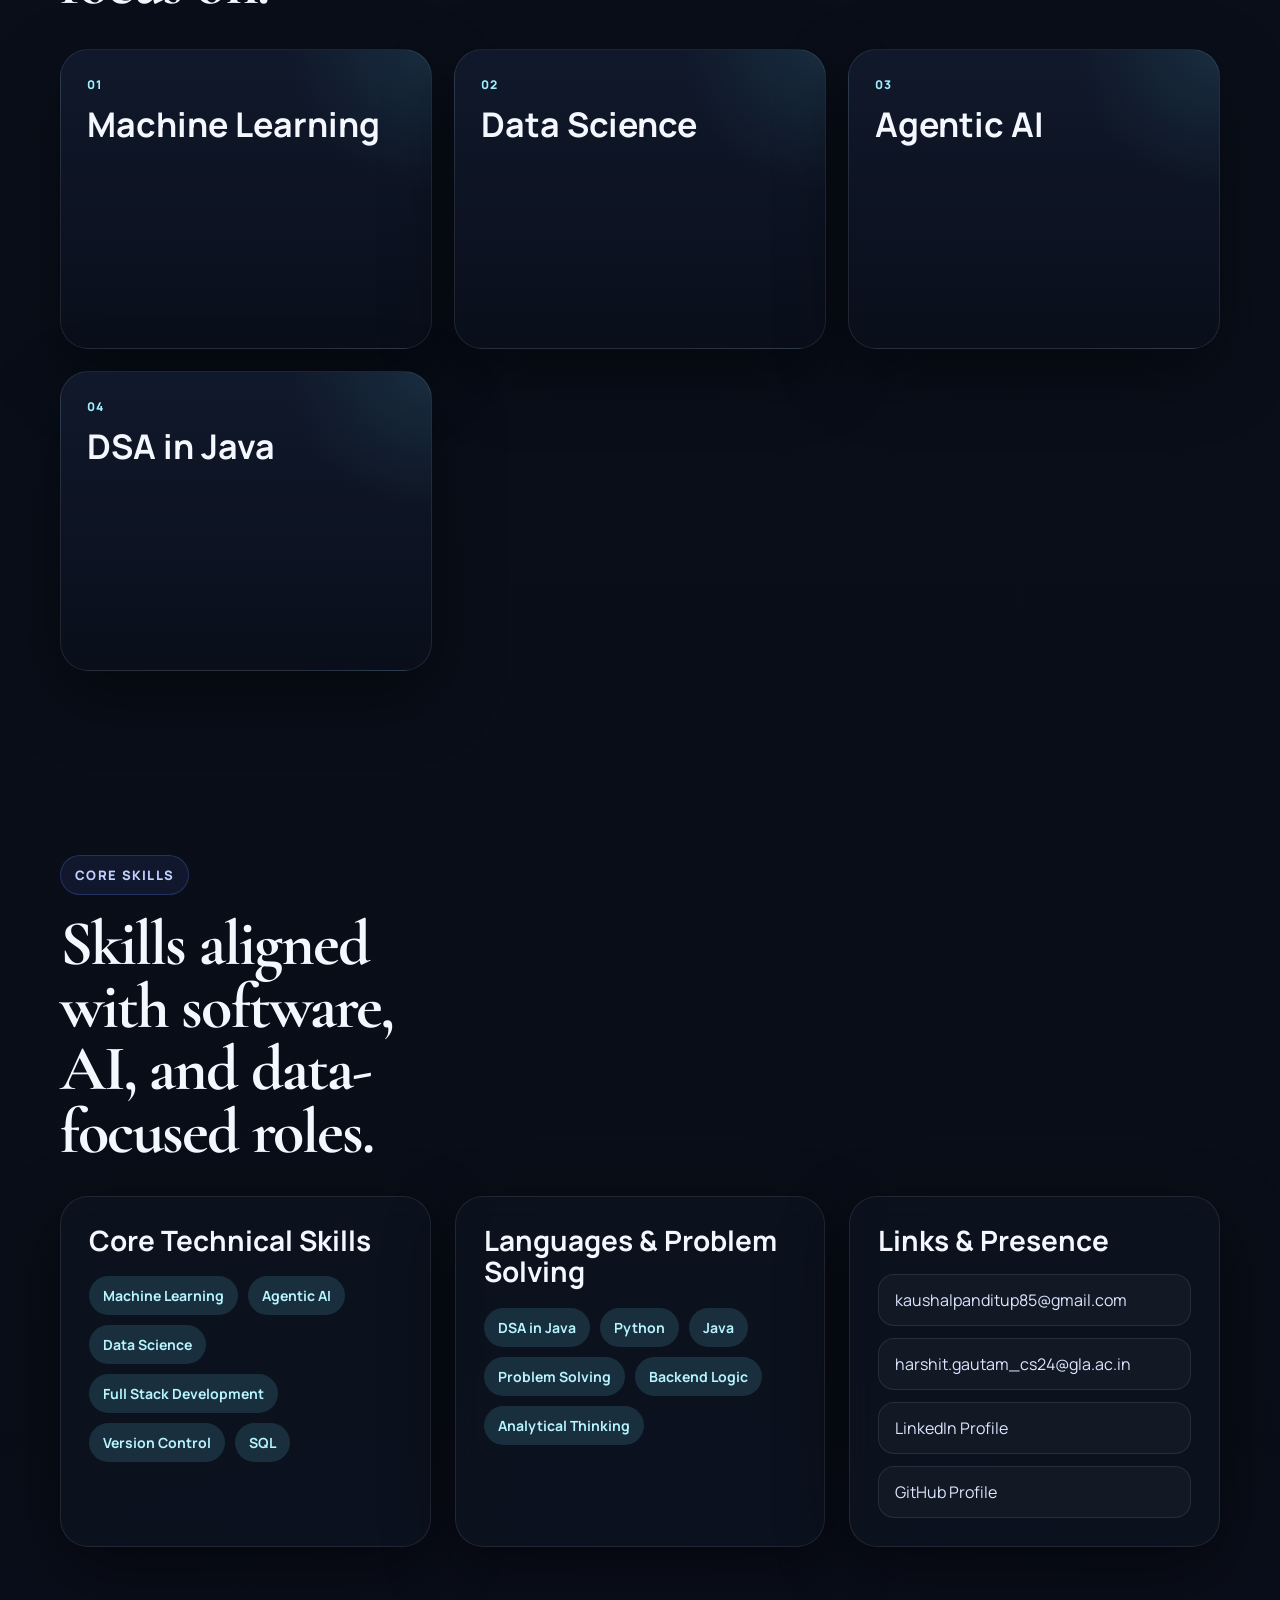
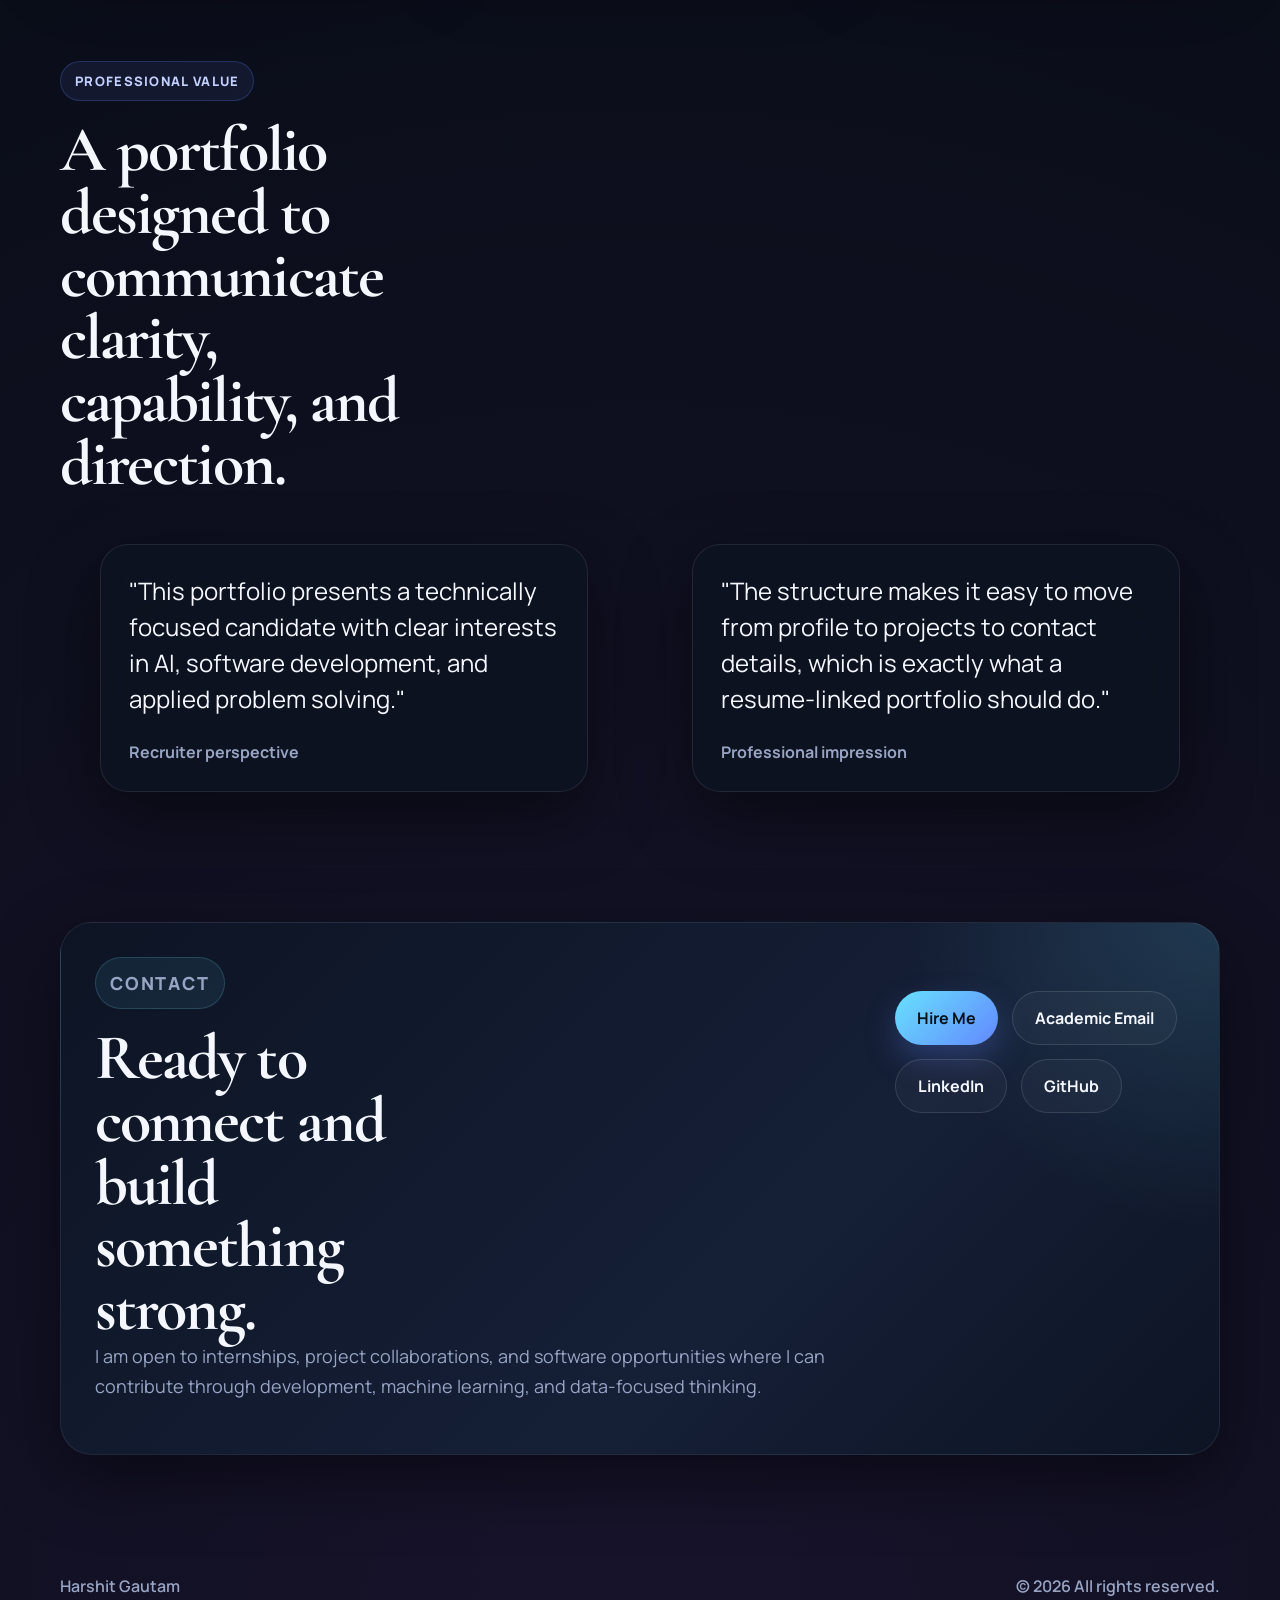
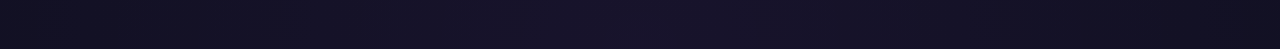
==== commit 5e82e7f2: "Simplify portfolio header badge" ====
--- a/index.html
+++ b/index.html
@@ -19,7 +19,6 @@
       <div class="container nav">
         <a class="brand magnetic" href="#top" aria-label="Harshit Gautam home">
           <span class="brand-mark">HG</span>
-          <span class="brand-name">Harshit Gautam</span>
         </a>
         <button class="menu-toggle" type="button" aria-expanded="false" aria-controls="site-menu" aria-label="Open menu">
           <span></span>
--- a/assets/style.css
+++ b/assets/style.css
@@ -112,44 +112,21 @@
 .brand {
   width: 56px;
   height: 52px;
-  border-radius: 50%;
+  border-radius: 18px;
   display: inline-flex;
   align-items: center;
-  justify-content: flex-start;
-  gap: 14px;
-  overflow: hidden;
-  padding: 0 18px;
+  justify-content: center;
+  padding: 0;
   background: linear-gradient(135deg, var(--accent), var(--accent-strong));
   color: #07101a;
   font-weight: 800;
   letter-spacing: 0.1em;
   box-shadow: 0 0 30px rgba(104, 225, 253, 0.25);
-  white-space: nowrap;
-  transition: width 320ms cubic-bezier(0.22, 1, 0.36, 1), box-shadow var(--transition), transform var(--transition);
-}
-
-.brand:hover,
-.brand:focus-visible {
-  width: 240px;
+  transition: box-shadow var(--transition), transform var(--transition);
 }
 
 .brand-mark {
-  flex: 0 0 auto;
   font-size: 18px;
-}
-
-.brand-name {
-  opacity: 0;
-  transform: translateX(-12px);
-  transition: opacity 220ms ease, transform 260ms ease;
-  font-size: 14px;
-  letter-spacing: 0.02em;
-}
-
-.brand:hover .brand-name,
-.brand:focus-visible .brand-name {
-  opacity: 1;
-  transform: translateX(0);
 }
 
 .menu {
@@ -826,11 +803,6 @@
     grid-template-columns: 1fr;
   }
 
-  .brand:hover,
-  .brand:focus-visible {
-    width: 210px;
-  }
-
   .section h2,
   .hero h1,
   .cta-card h2 {
@@ -849,16 +821,7 @@
 
   .brand {
     width: 52px;
-    padding: 0 16px;
-  }
-
-  .brand:hover,
-  .brand:focus-visible {
-    width: 52px;
-  }
-
-  .brand-name {
-    display: none;
+    padding: 0;
   }
 
   .menu {
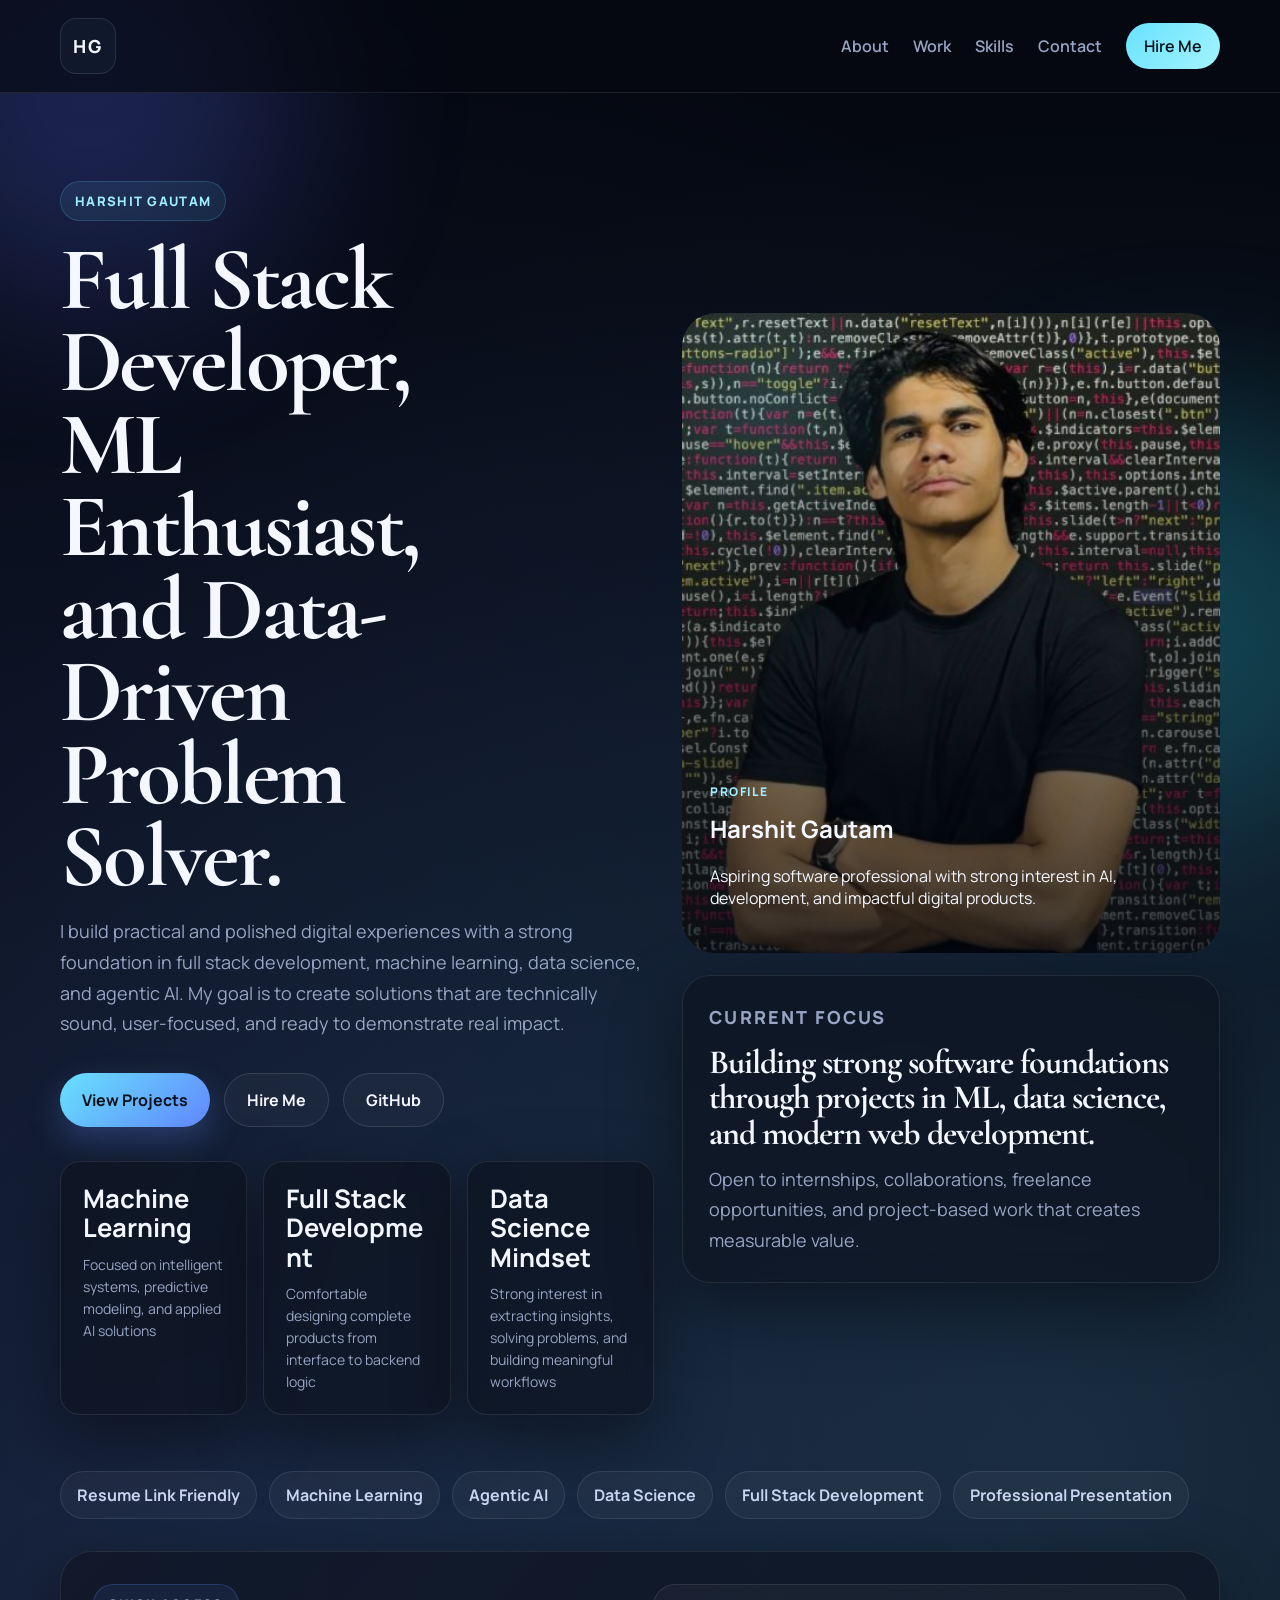
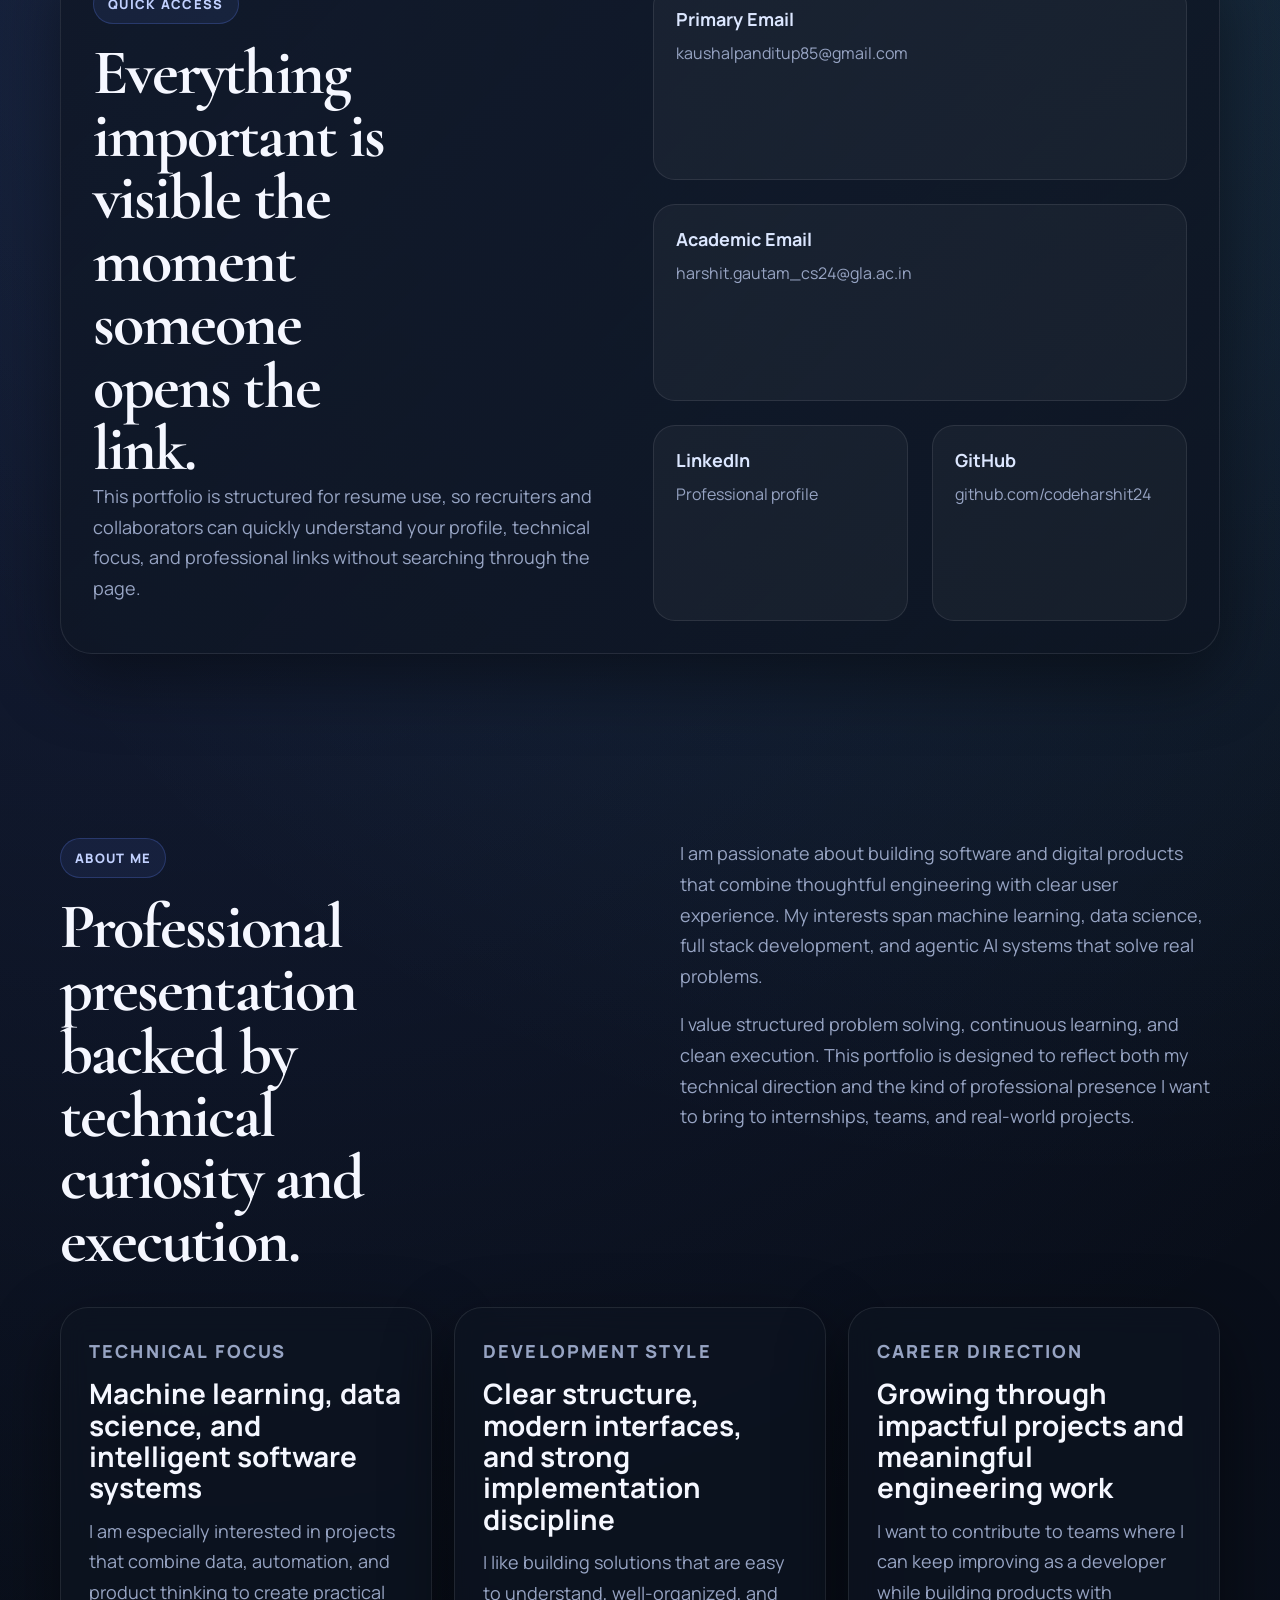
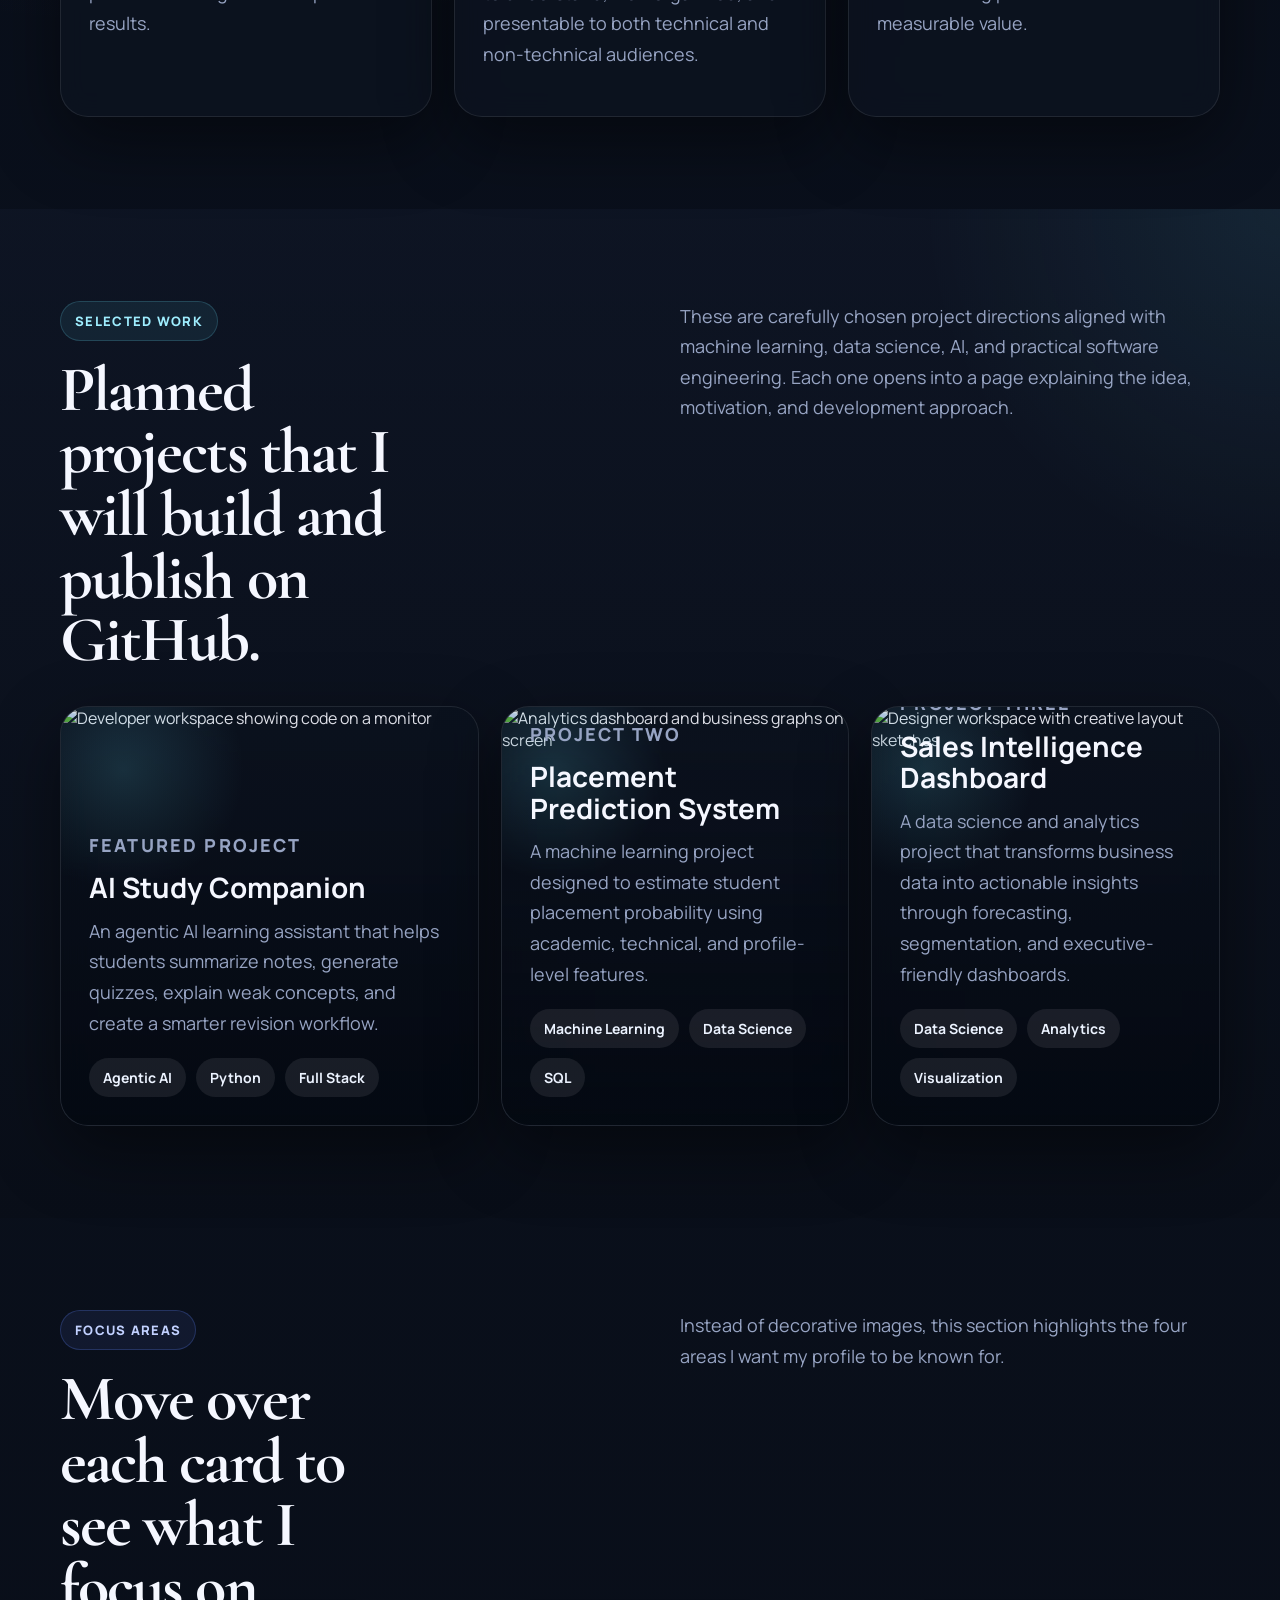
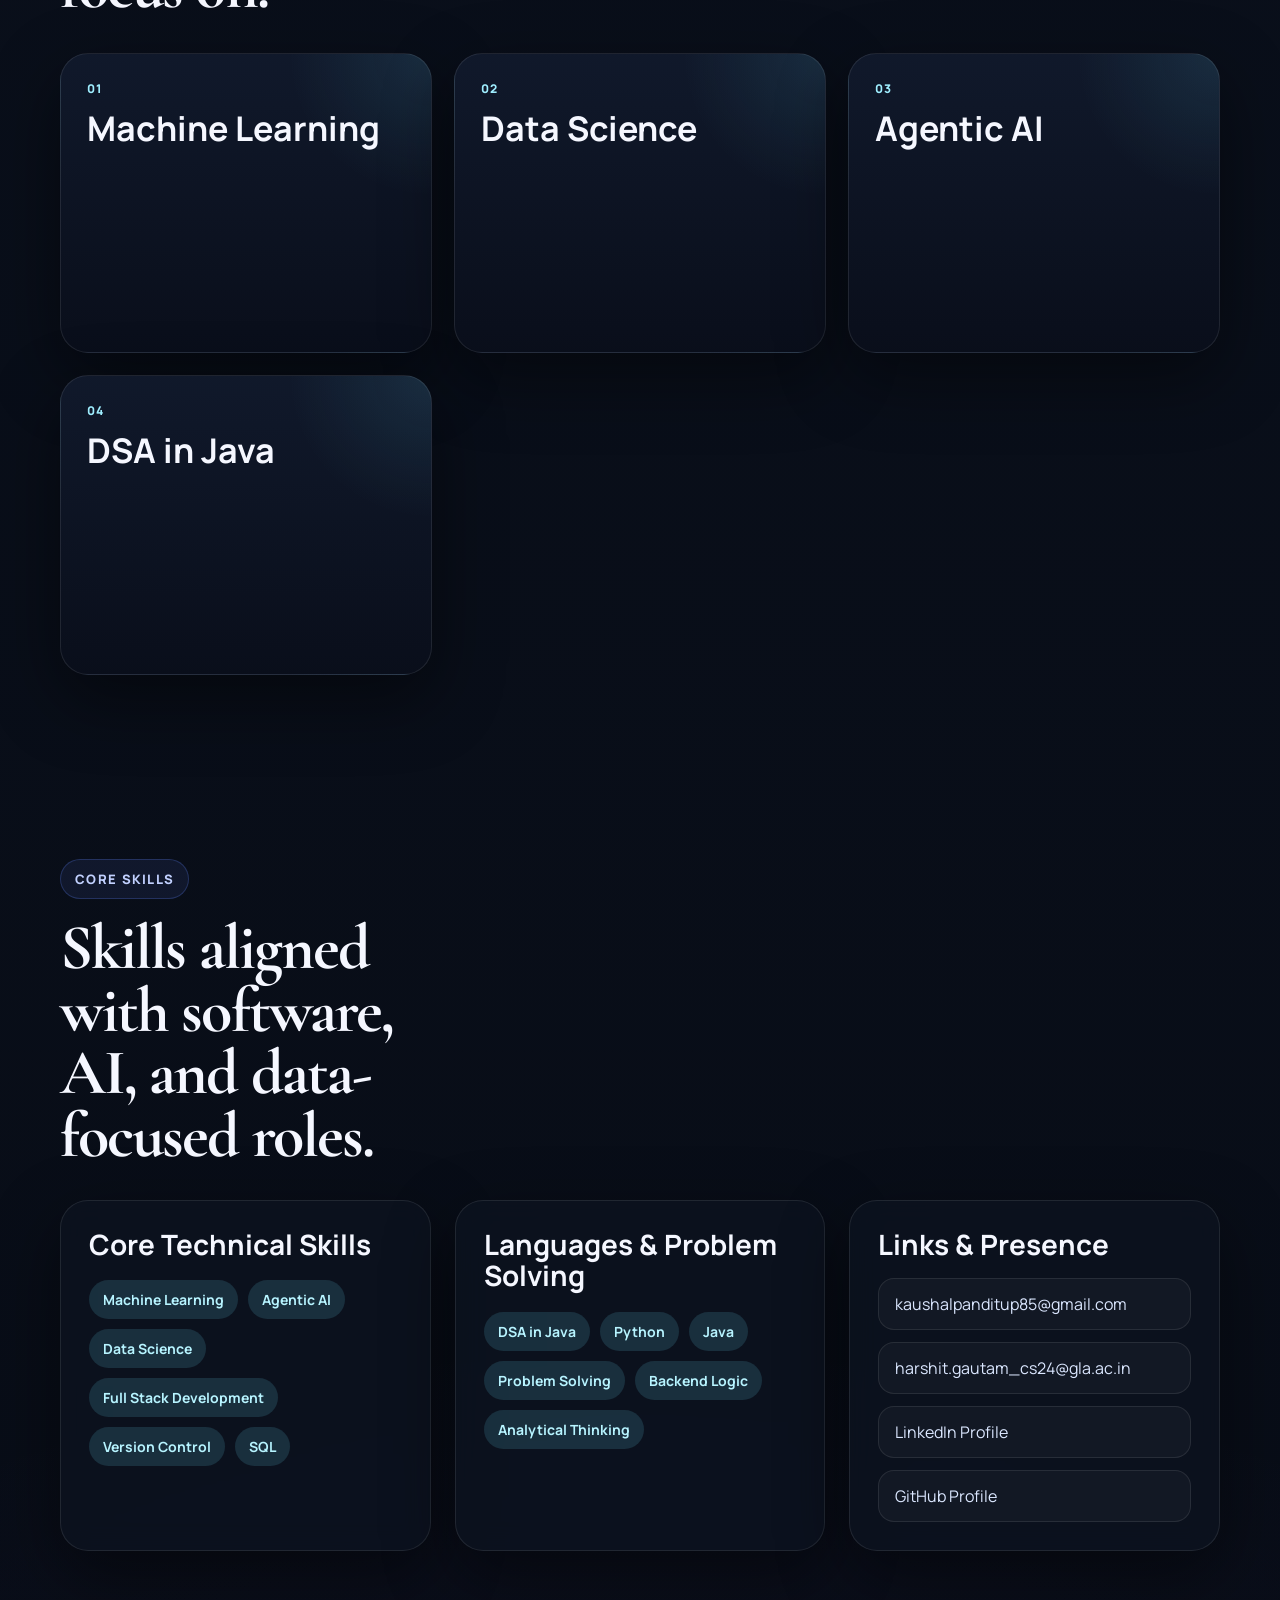
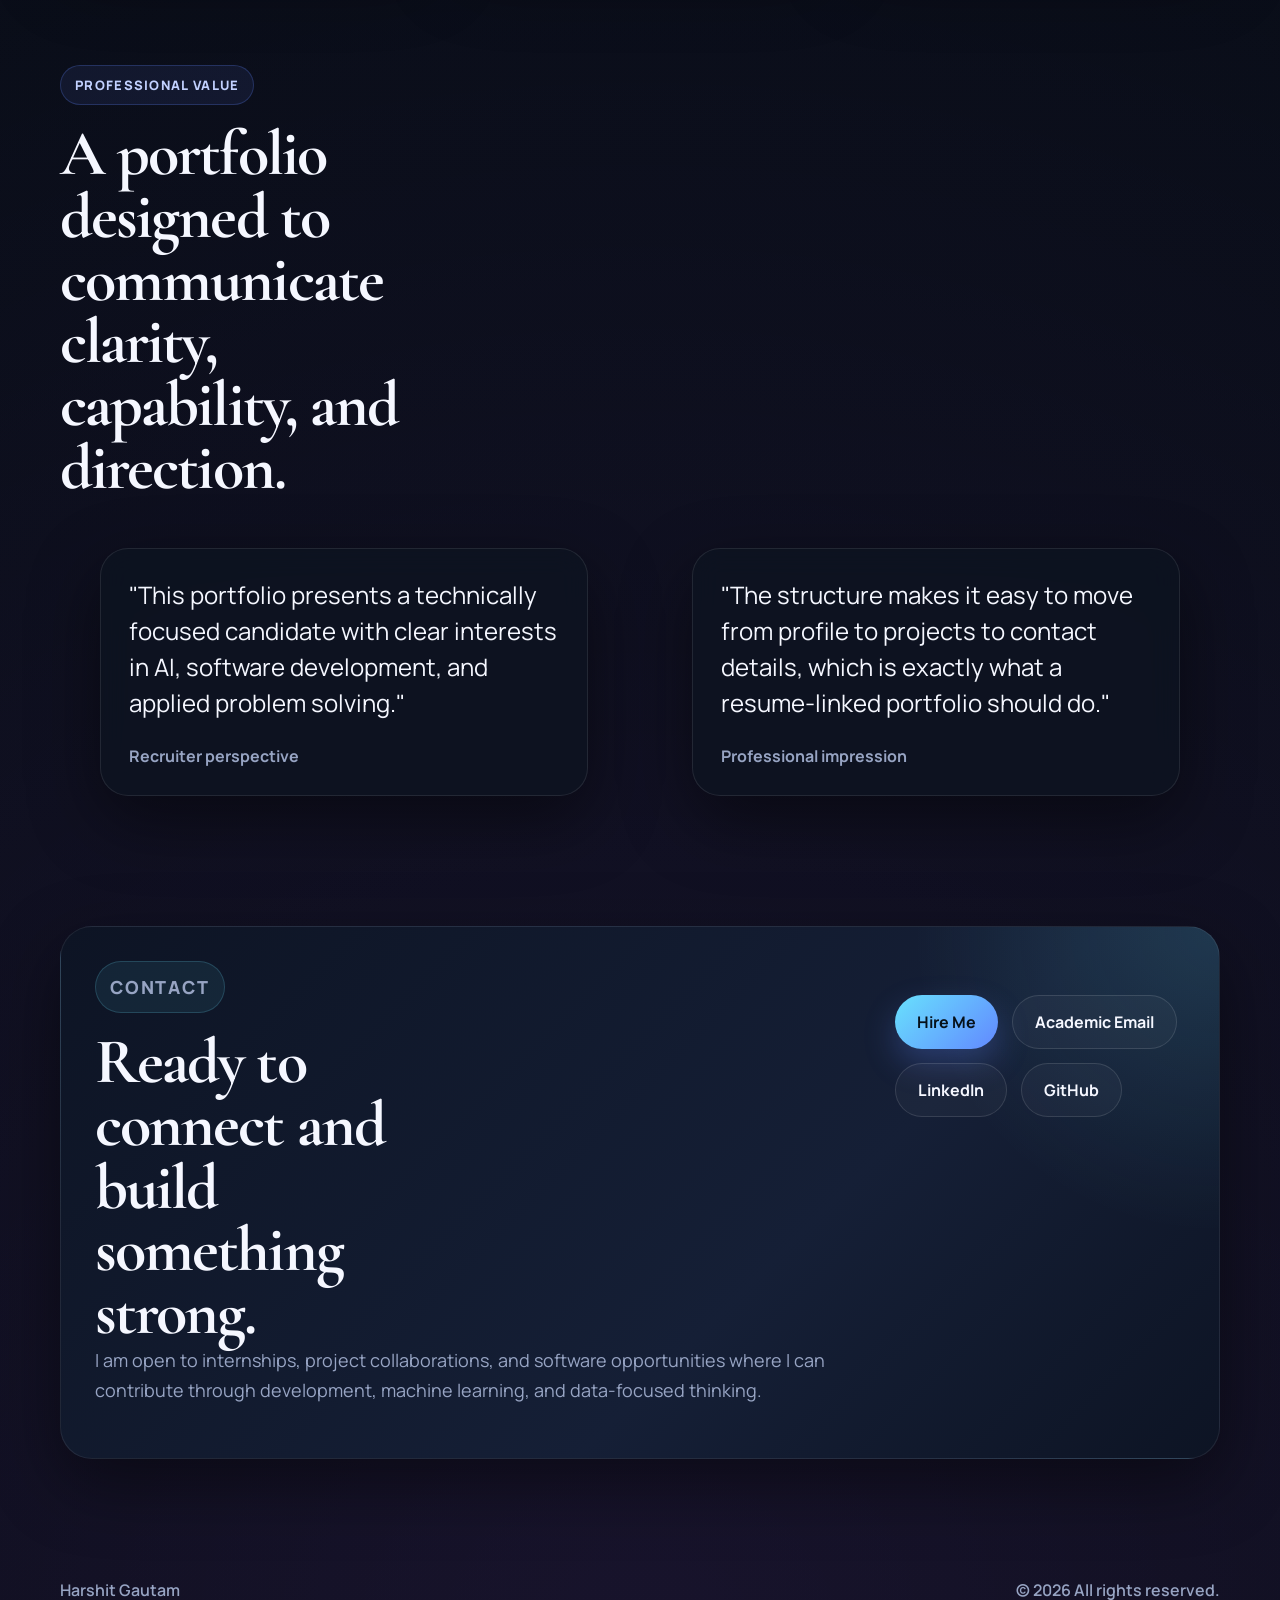
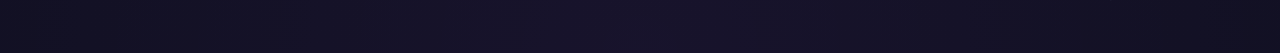
==== commit ac32d941: "Use simple header logo badge" ====
--- a/index.html
+++ b/index.html
@@ -17,7 +17,7 @@
   <div class="site-shell">
     <header class="header">
       <div class="container nav">
-        <a class="brand magnetic" href="#top" aria-label="Harshit Gautam home">
+        <a class="brand" href="#top" aria-label="Harshit Gautam home">
           <span class="brand-mark">HG</span>
         </a>
         <button class="menu-toggle" type="button" aria-expanded="false" aria-controls="site-menu" aria-label="Open menu">
--- a/assets/style.css
+++ b/assets/style.css
@@ -111,18 +111,18 @@
 
 .brand {
   width: 56px;
-  height: 52px;
-  border-radius: 18px;
+  height: 56px;
+  border-radius: 16px;
   display: inline-flex;
   align-items: center;
   justify-content: center;
   padding: 0;
-  background: linear-gradient(135deg, var(--accent), var(--accent-strong));
-  color: #07101a;
+  background: #10192b;
+  color: #f5f7ff;
   font-weight: 800;
   letter-spacing: 0.1em;
-  box-shadow: 0 0 30px rgba(104, 225, 253, 0.25);
-  transition: box-shadow var(--transition), transform var(--transition);
+  border: 1px solid rgba(255, 255, 255, 0.1);
+  box-shadow: none;
 }
 
 .brand-mark {
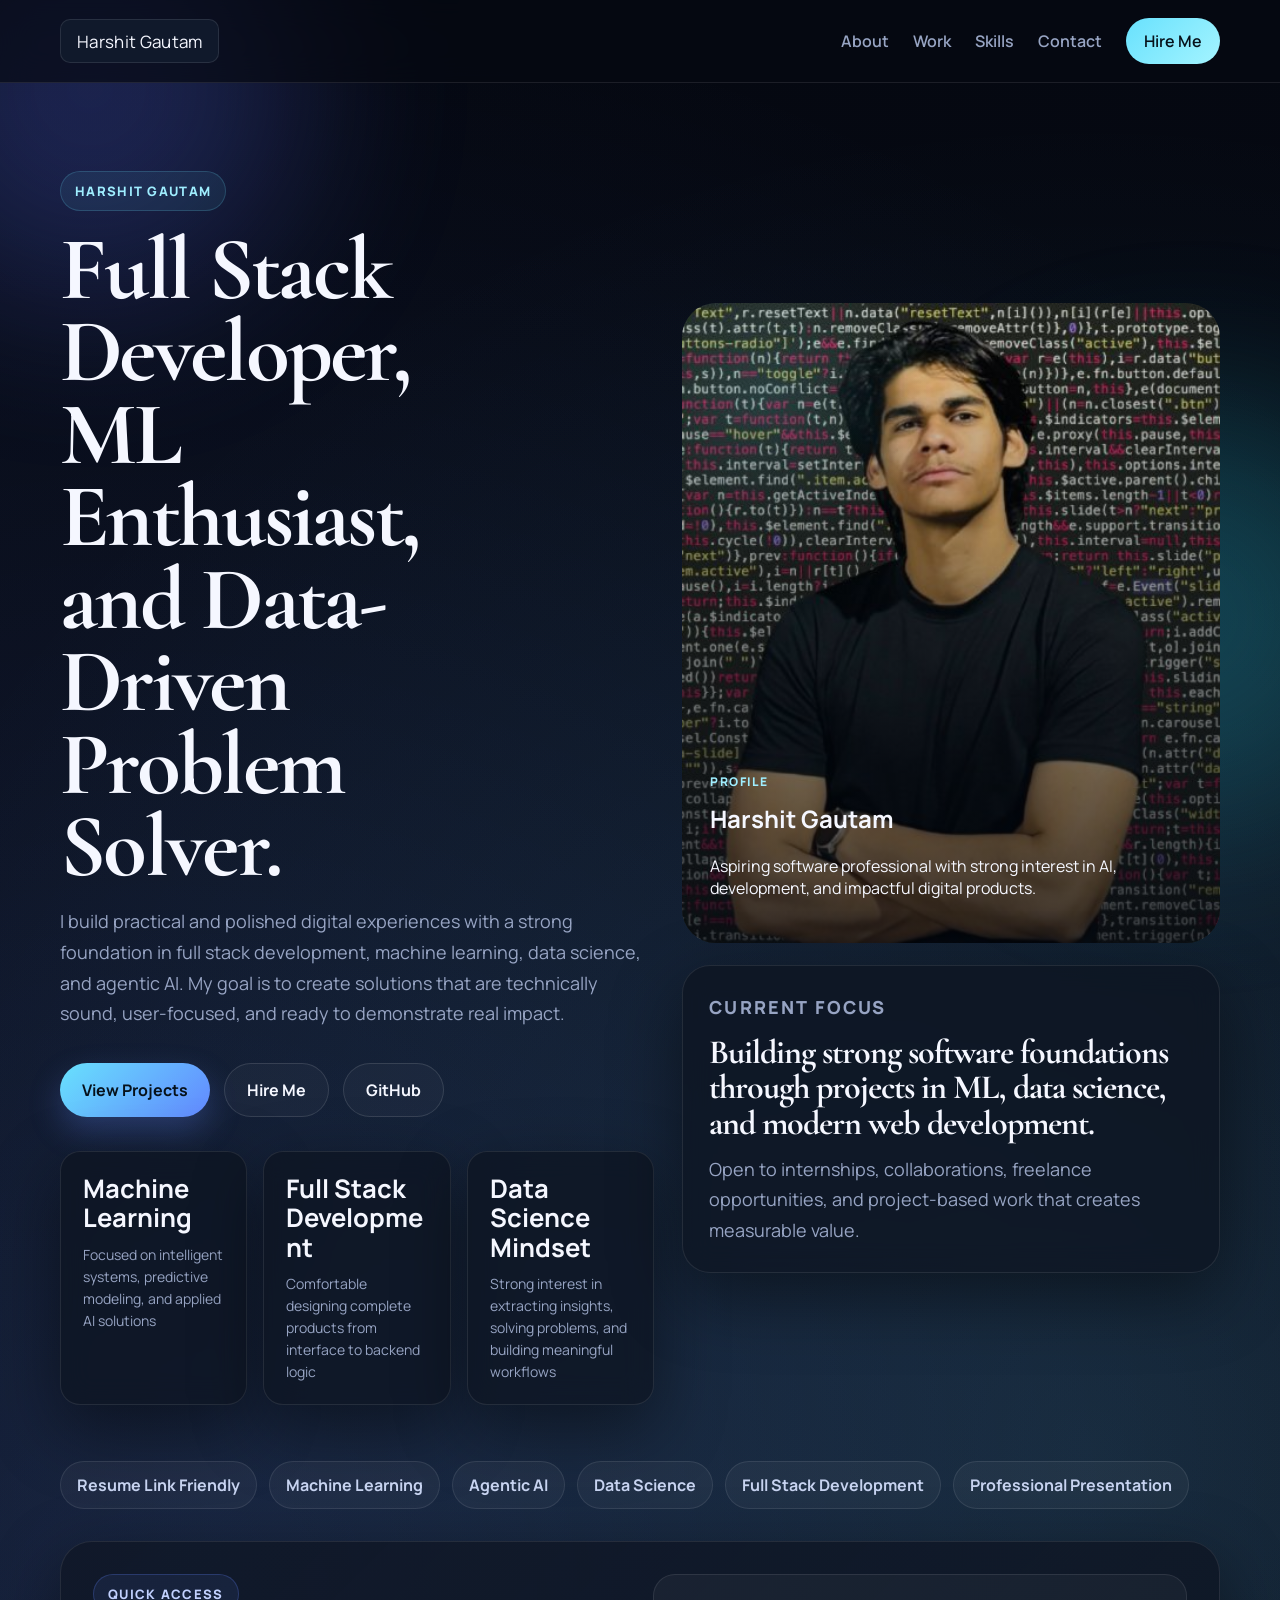
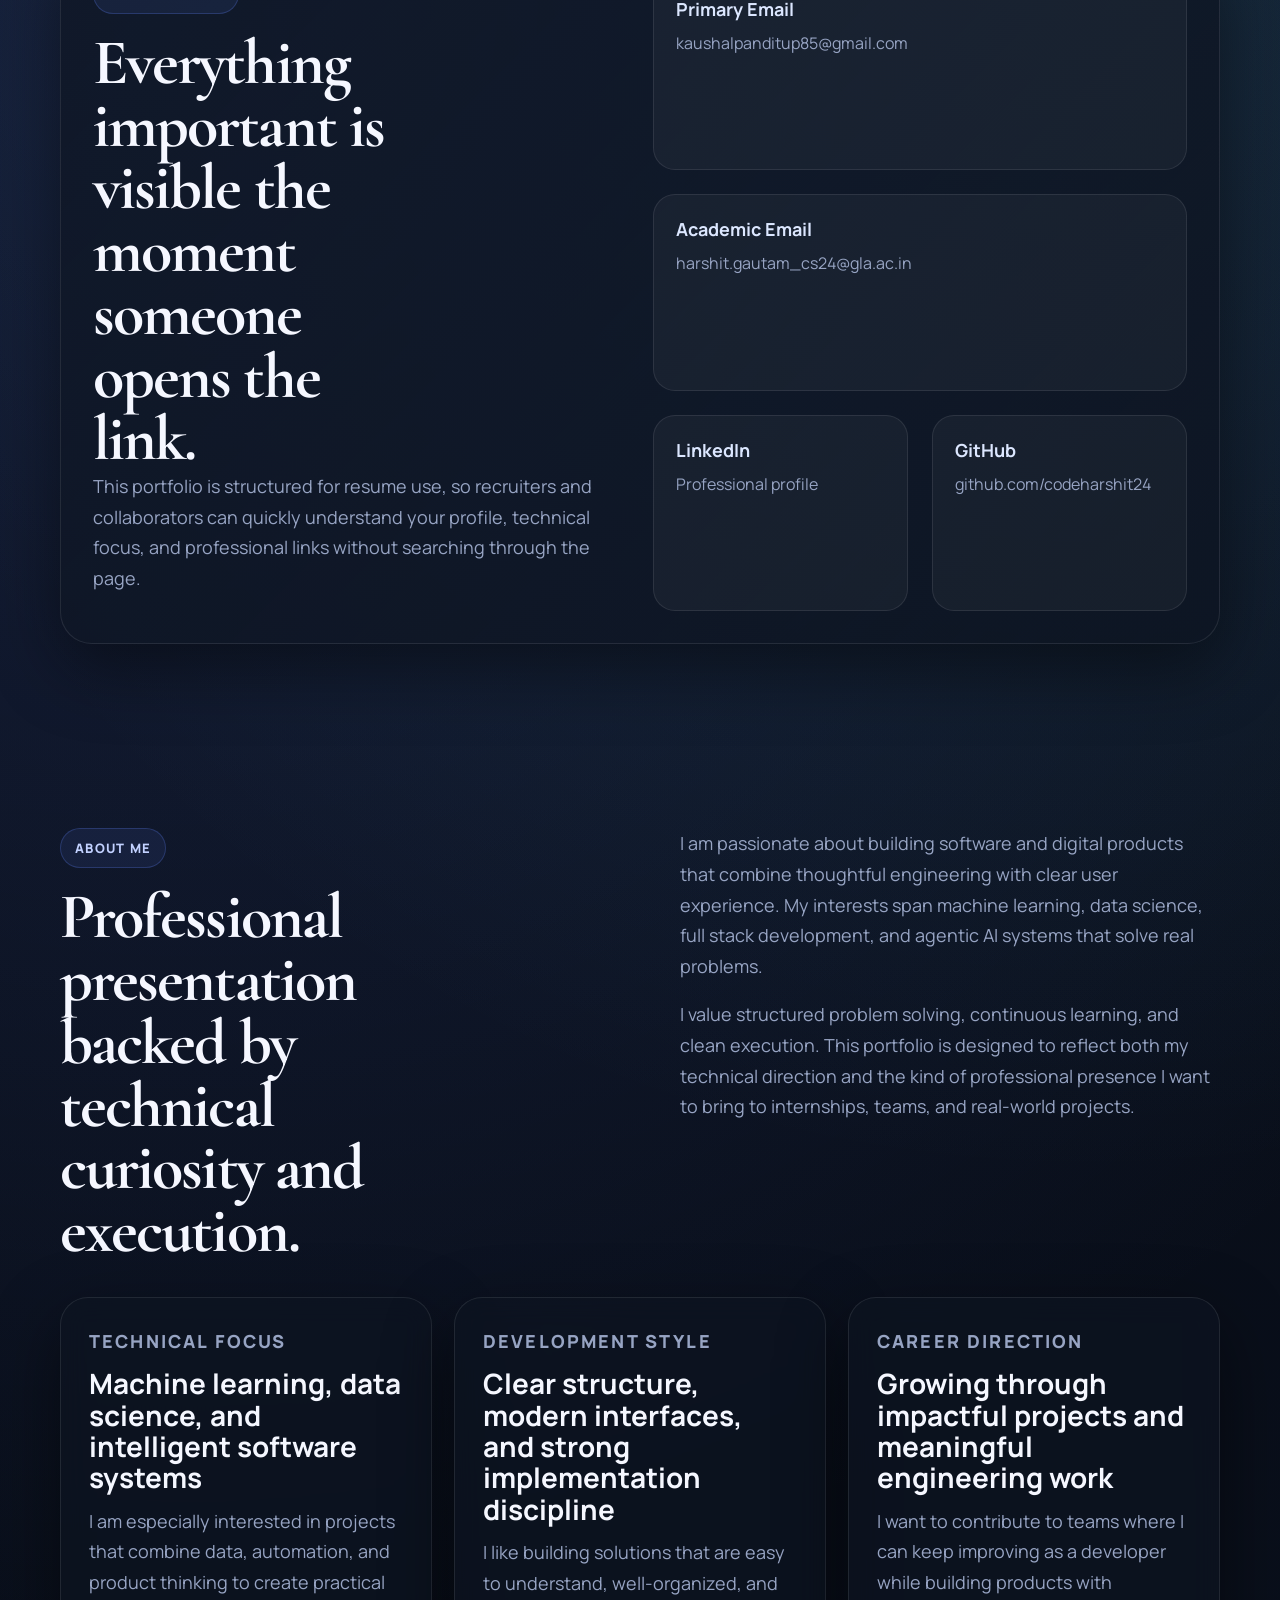
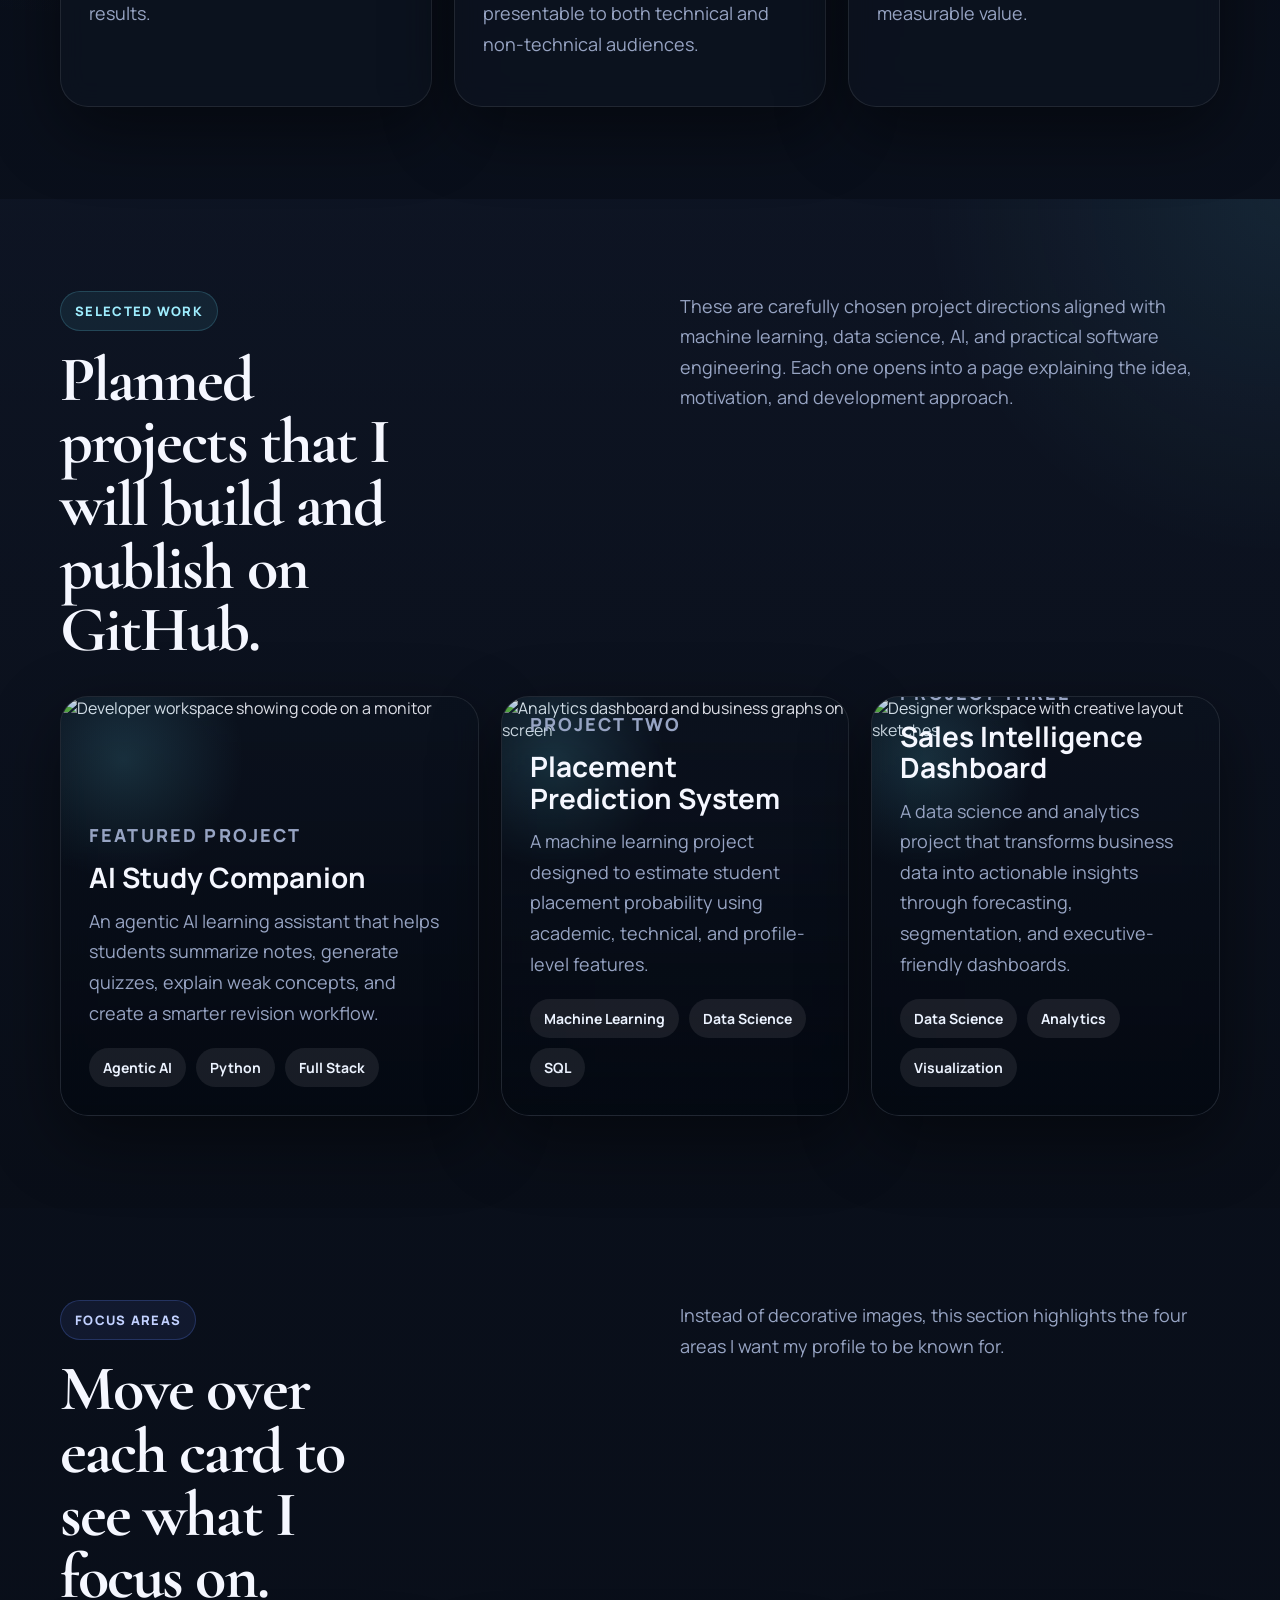
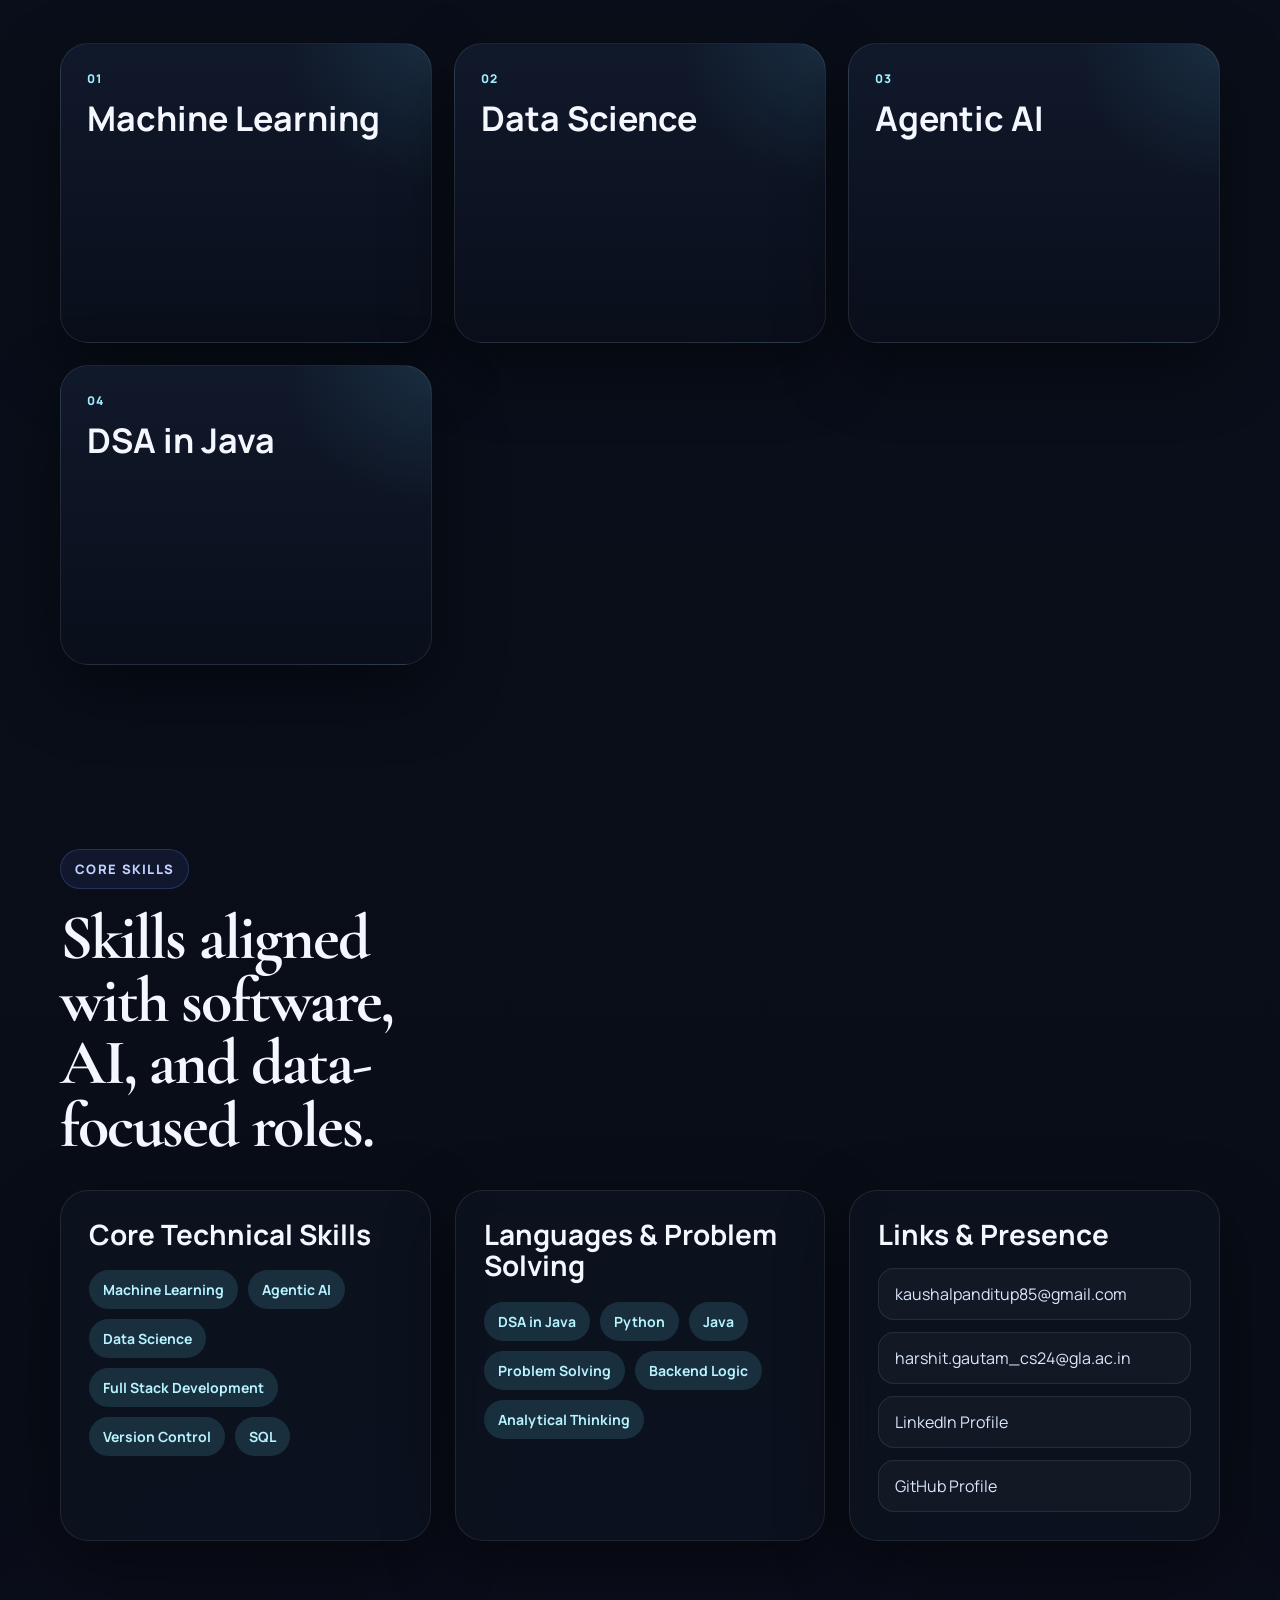
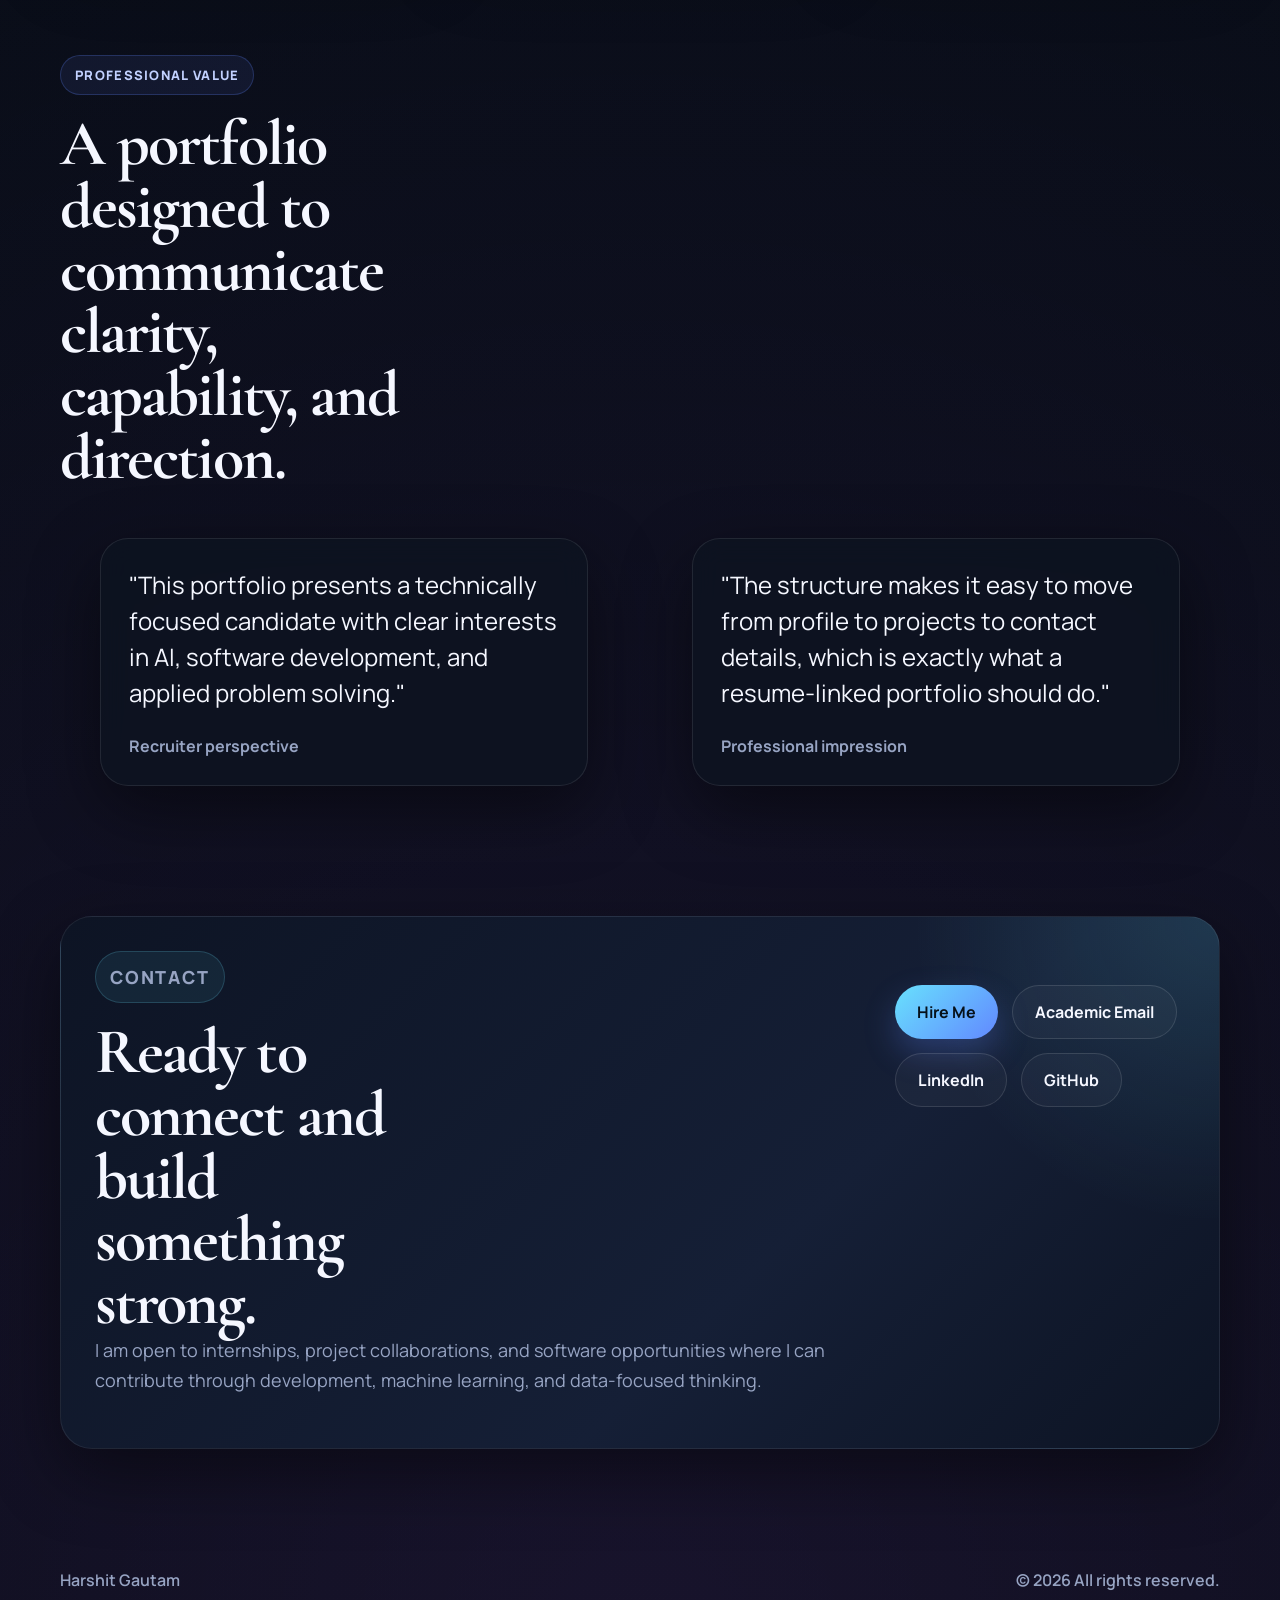
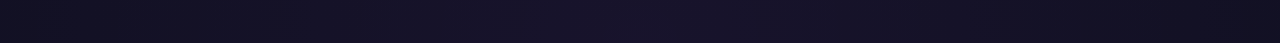
==== commit d60863ca: "Add header greeting popup" ====
--- a/index.html
+++ b/index.html
@@ -17,9 +17,9 @@
   <div class="site-shell">
     <header class="header">
       <div class="container nav">
-        <a class="brand" href="#top" aria-label="Harshit Gautam home">
-          <span class="brand-mark">HG</span>
-        </a>
+        <button class="brand" type="button" aria-label="Open greeting message">
+          <span class="brand-mark">Harshit Gautam</span>
+        </button>
         <button class="menu-toggle" type="button" aria-expanded="false" aria-controls="site-menu" aria-label="Open menu">
           <span></span>
           <span></span>
@@ -367,6 +367,20 @@
     </footer>
   </div>
 
+  <div class="popup-overlay" id="welcome-popup" hidden>
+    <div class="popup-card" role="dialog" aria-modal="true" aria-labelledby="popup-title">
+      <button class="popup-close" type="button" aria-label="Close popup">×</button>
+      <p class="eyebrow">Welcome</p>
+      <h2 id="popup-title">Hi, thank you for visiting here.</h2>
+      <p class="popup-copy">
+        I hope you like my work. If there is any suggestion or you want to work with me, please feel free to contact me.
+      </p>
+      <div class="popup-actions">
+        <a class="button button-primary" href="tel:+918006982311">Call: +91 8006982311</a>
+      </div>
+    </div>
+  </div>
+
   <script src="./assets/script.js"></script>
 </body>
 </html>
--- a/assets/style.css
+++ b/assets/style.css
@@ -110,23 +110,26 @@
 }
 
 .brand {
-  width: 56px;
-  height: 56px;
-  border-radius: 16px;
+  width: auto;
+  height: 44px;
+  border-radius: 10px;
   display: inline-flex;
   align-items: center;
   justify-content: center;
-  padding: 0;
+  padding: 0 16px;
   background: #10192b;
   color: #f5f7ff;
   font-weight: 800;
-  letter-spacing: 0.1em;
+  letter-spacing: 0.02em;
   border: 1px solid rgba(255, 255, 255, 0.1);
   box-shadow: none;
+  font: inherit;
+  cursor: pointer;
 }
 
 .brand-mark {
-  font-size: 18px;
+  font-size: 17px;
+  line-height: 1;
 }
 
 .menu {
@@ -166,6 +169,62 @@
   height: 2px;
   margin: 5px 0;
   background: var(--text);
+}
+
+.popup-overlay {
+  position: fixed;
+  inset: 0;
+  display: grid;
+  place-items: center;
+  padding: 24px;
+  background: rgba(3, 7, 14, 0.72);
+  z-index: 40;
+}
+
+.popup-overlay[hidden] {
+  display: none;
+}
+
+.popup-card {
+  width: min(520px, 100%);
+  padding: 28px;
+  border-radius: 24px;
+  background: #10192b;
+  border: 1px solid rgba(255, 255, 255, 0.1);
+  box-shadow: 0 28px 70px rgba(0, 0, 0, 0.45);
+  position: relative;
+}
+
+.popup-card h2 {
+  margin: 8px 0 12px;
+  font-size: 34px;
+  line-height: 1.1;
+  font-family: "Cormorant Garamond", serif;
+}
+
+.popup-copy {
+  color: var(--muted);
+  font-size: 17px;
+  line-height: 1.7;
+  margin-bottom: 0;
+}
+
+.popup-actions {
+  margin-top: 24px;
+}
+
+.popup-close {
+  position: absolute;
+  top: 14px;
+  right: 14px;
+  width: 40px;
+  height: 40px;
+  border: 0;
+  border-radius: 50%;
+  background: rgba(255, 255, 255, 0.06);
+  color: #f5f7ff;
+  font-size: 24px;
+  cursor: pointer;
 }
 
 .hero {
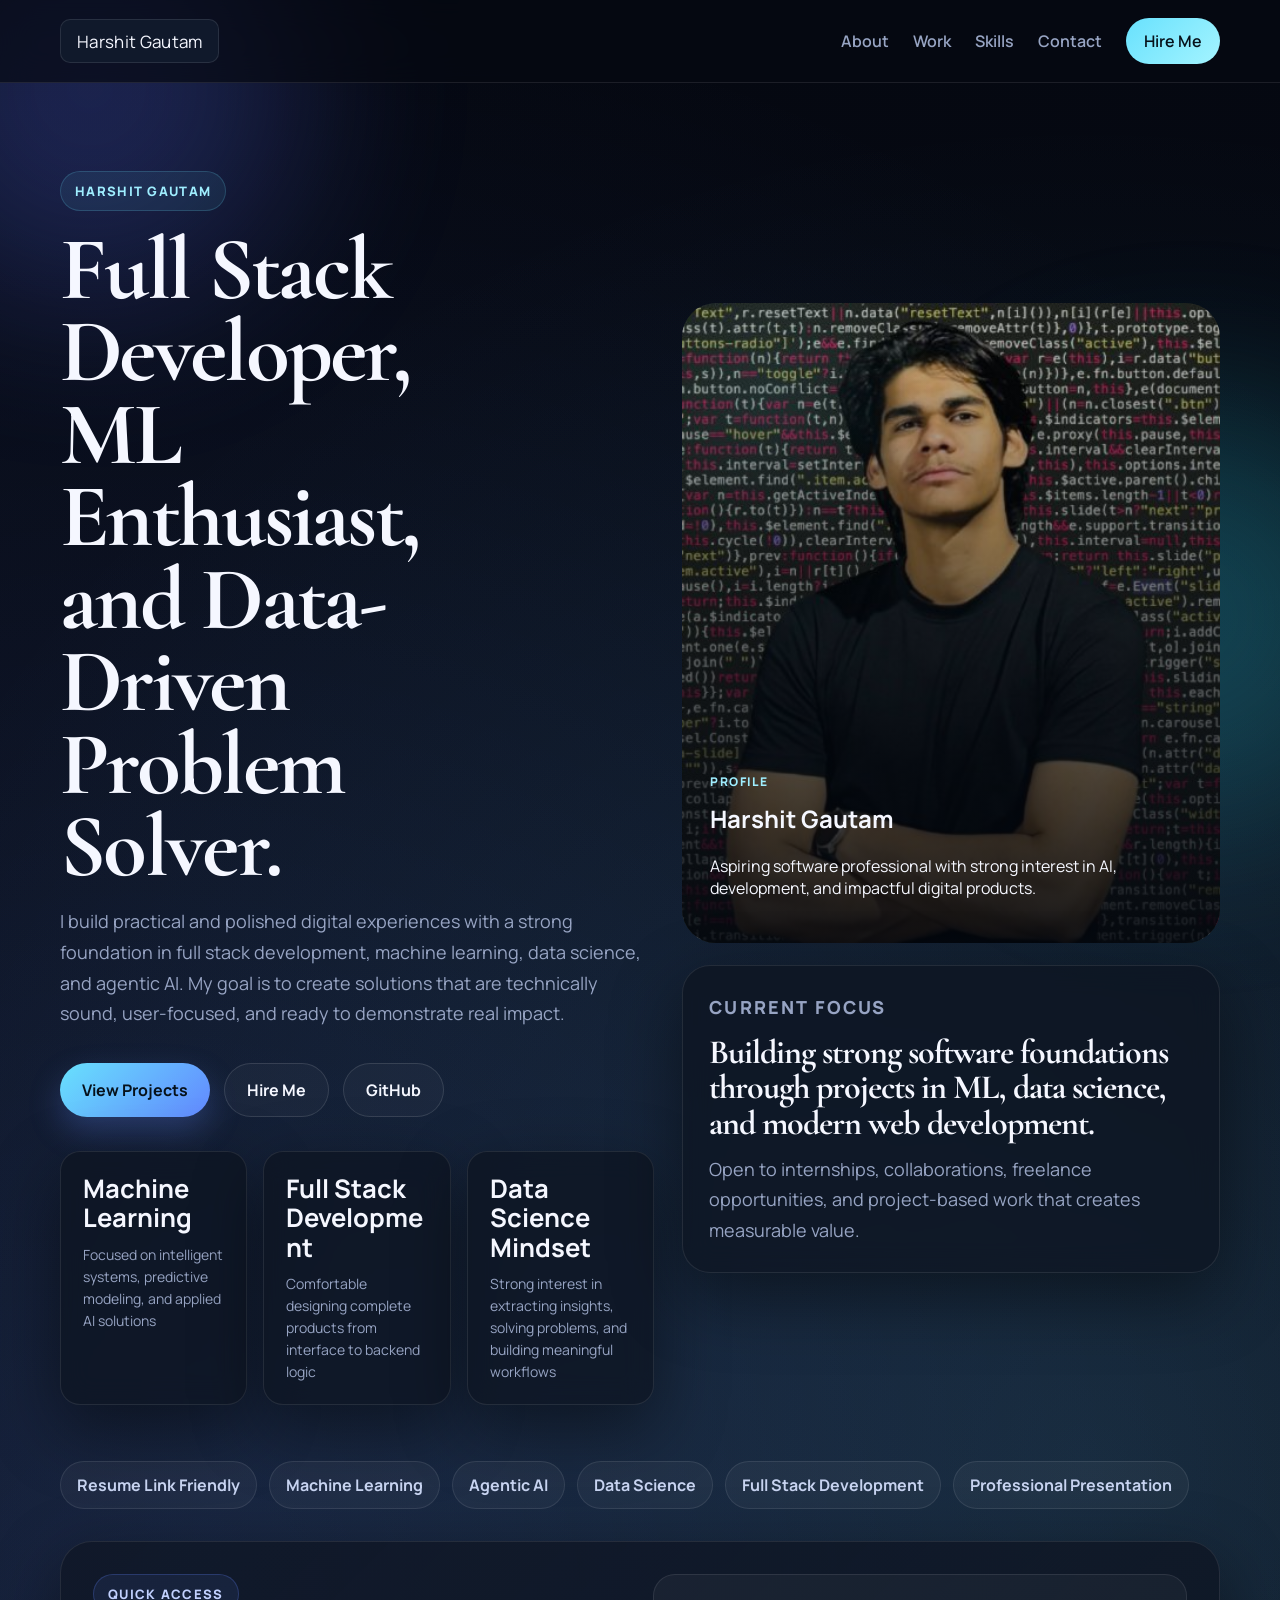
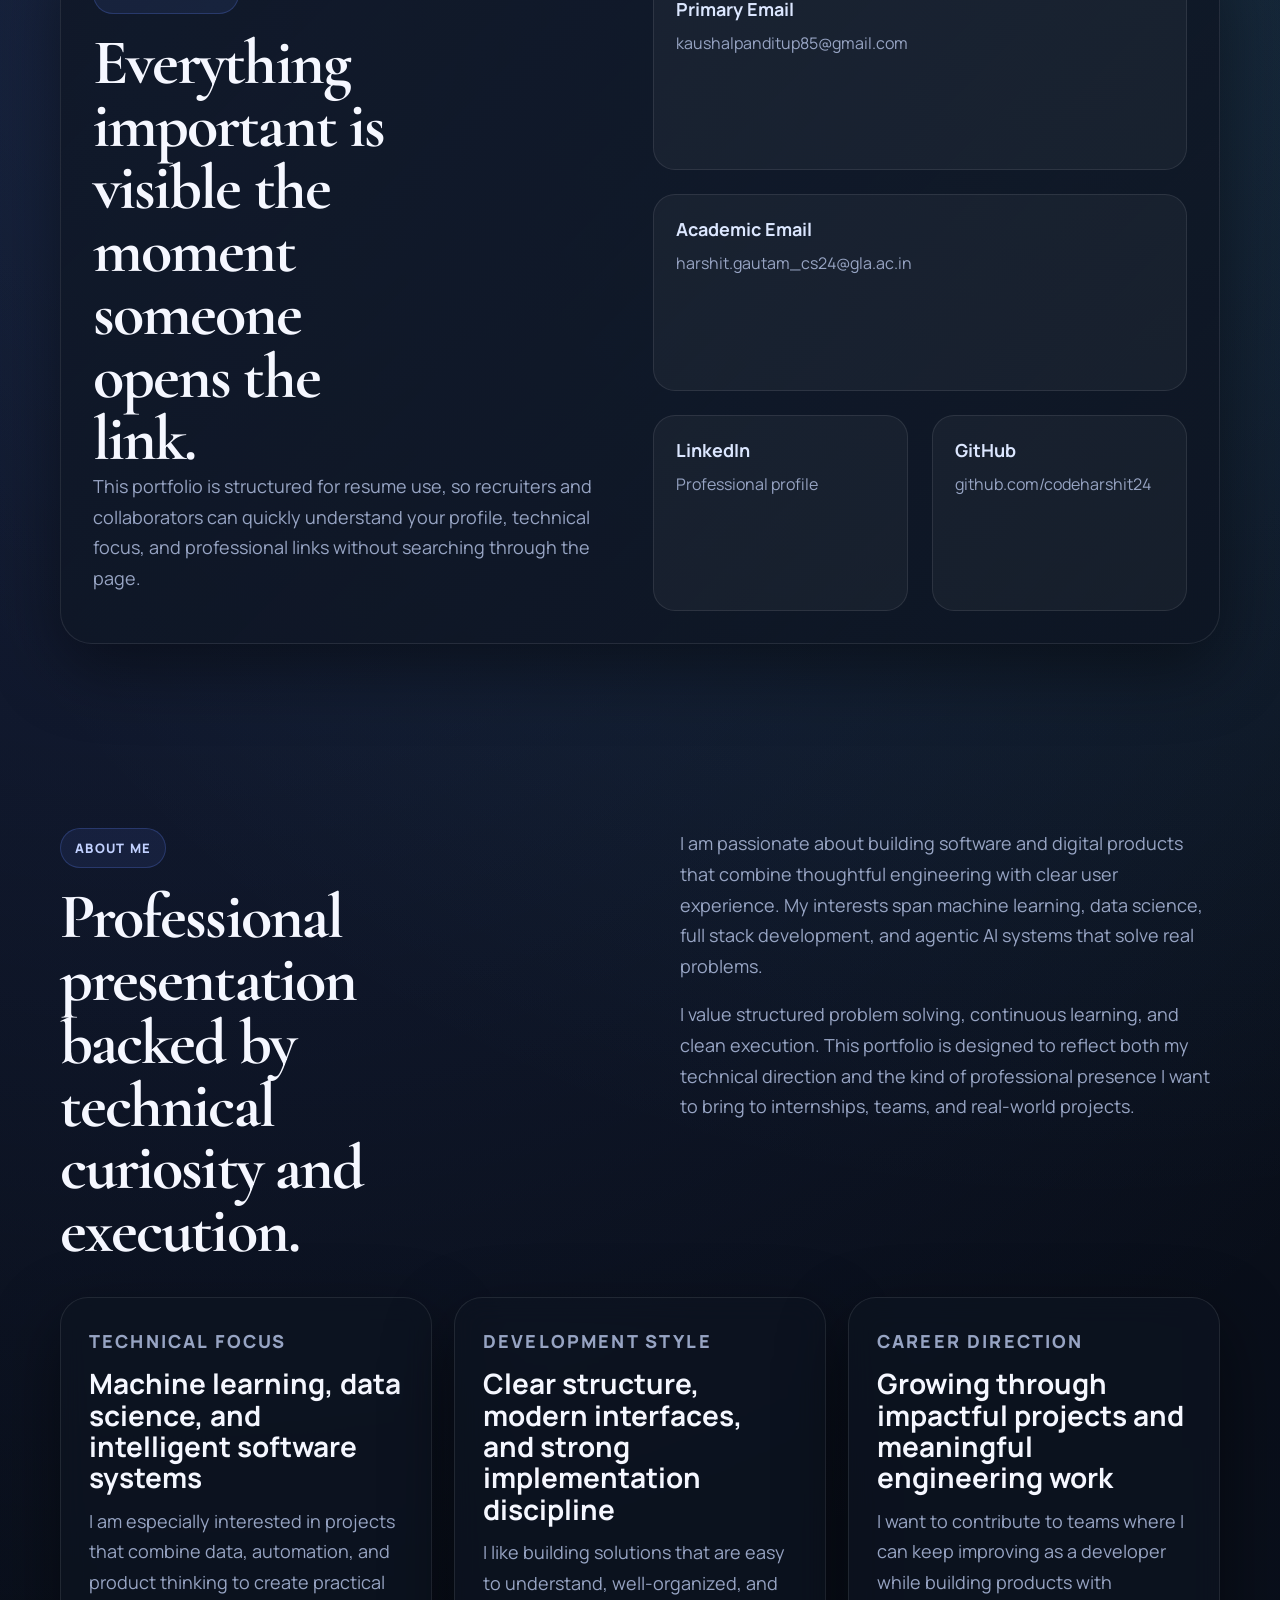
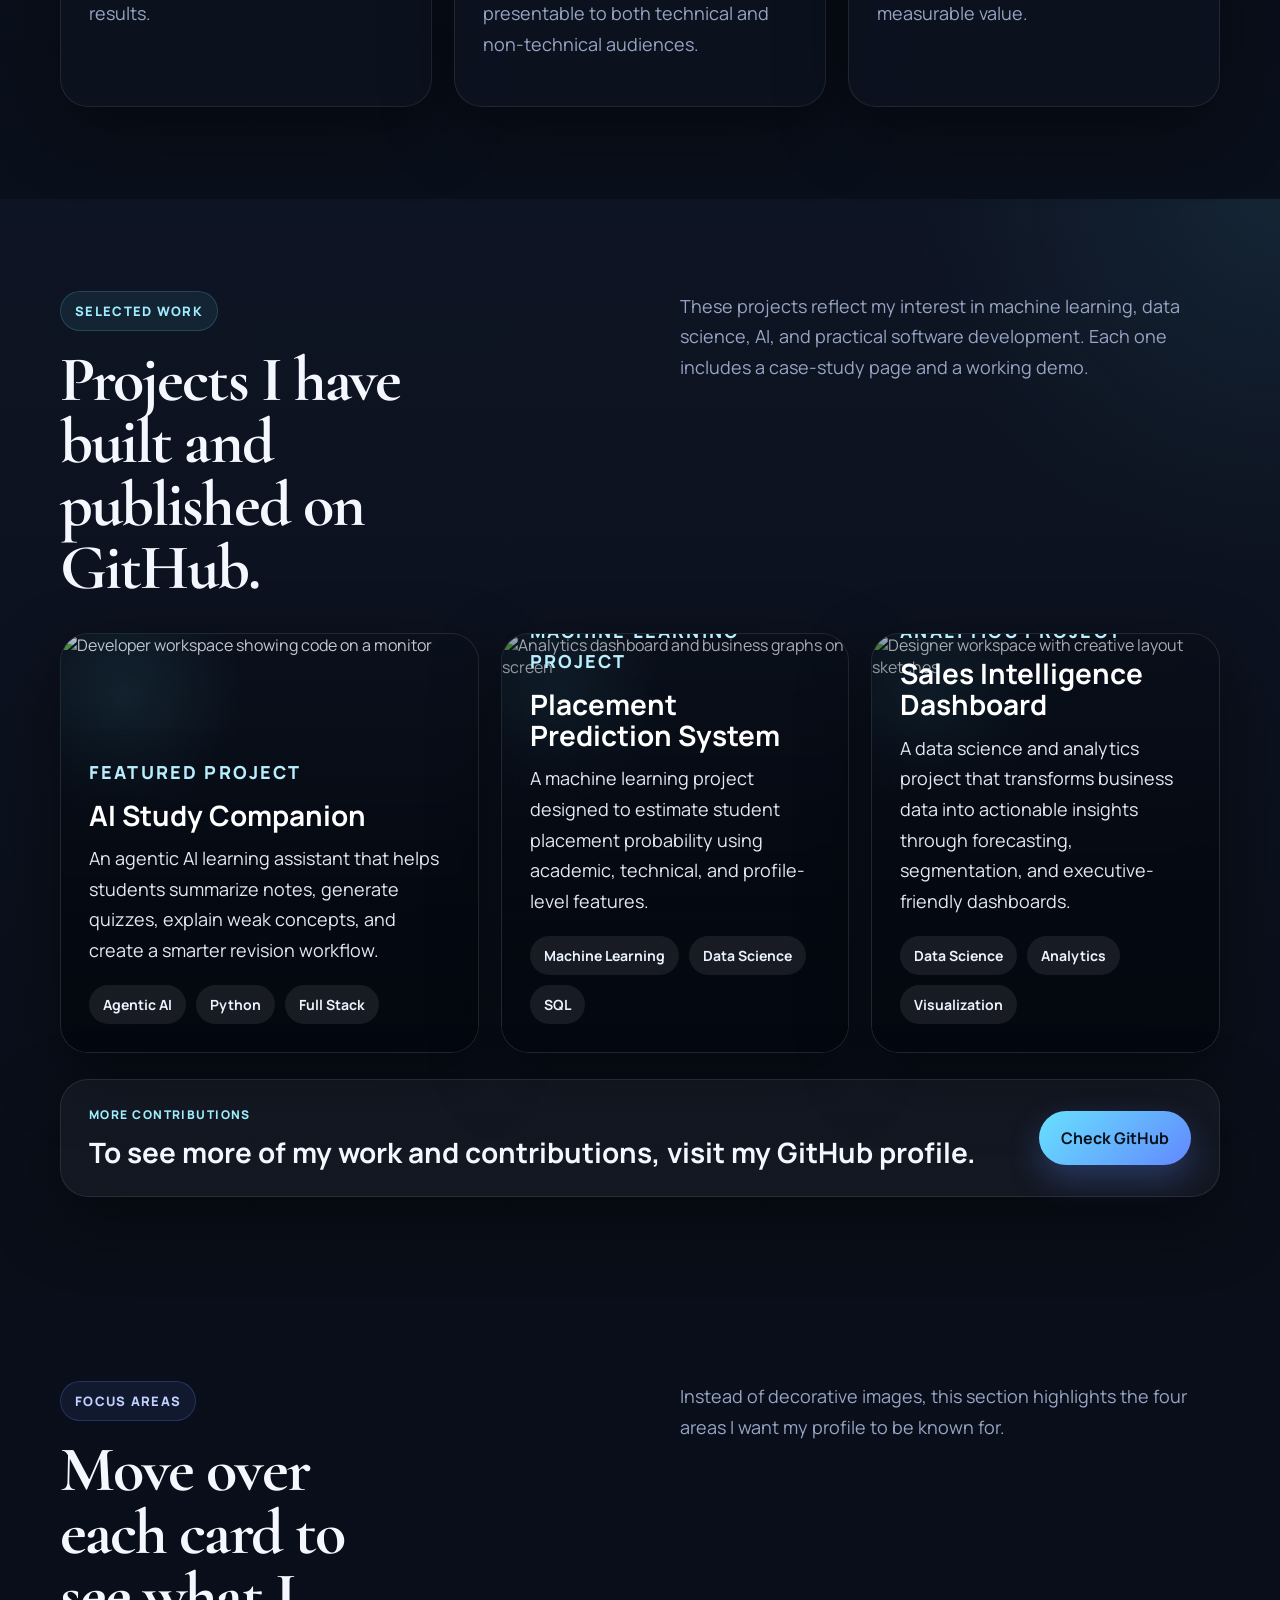
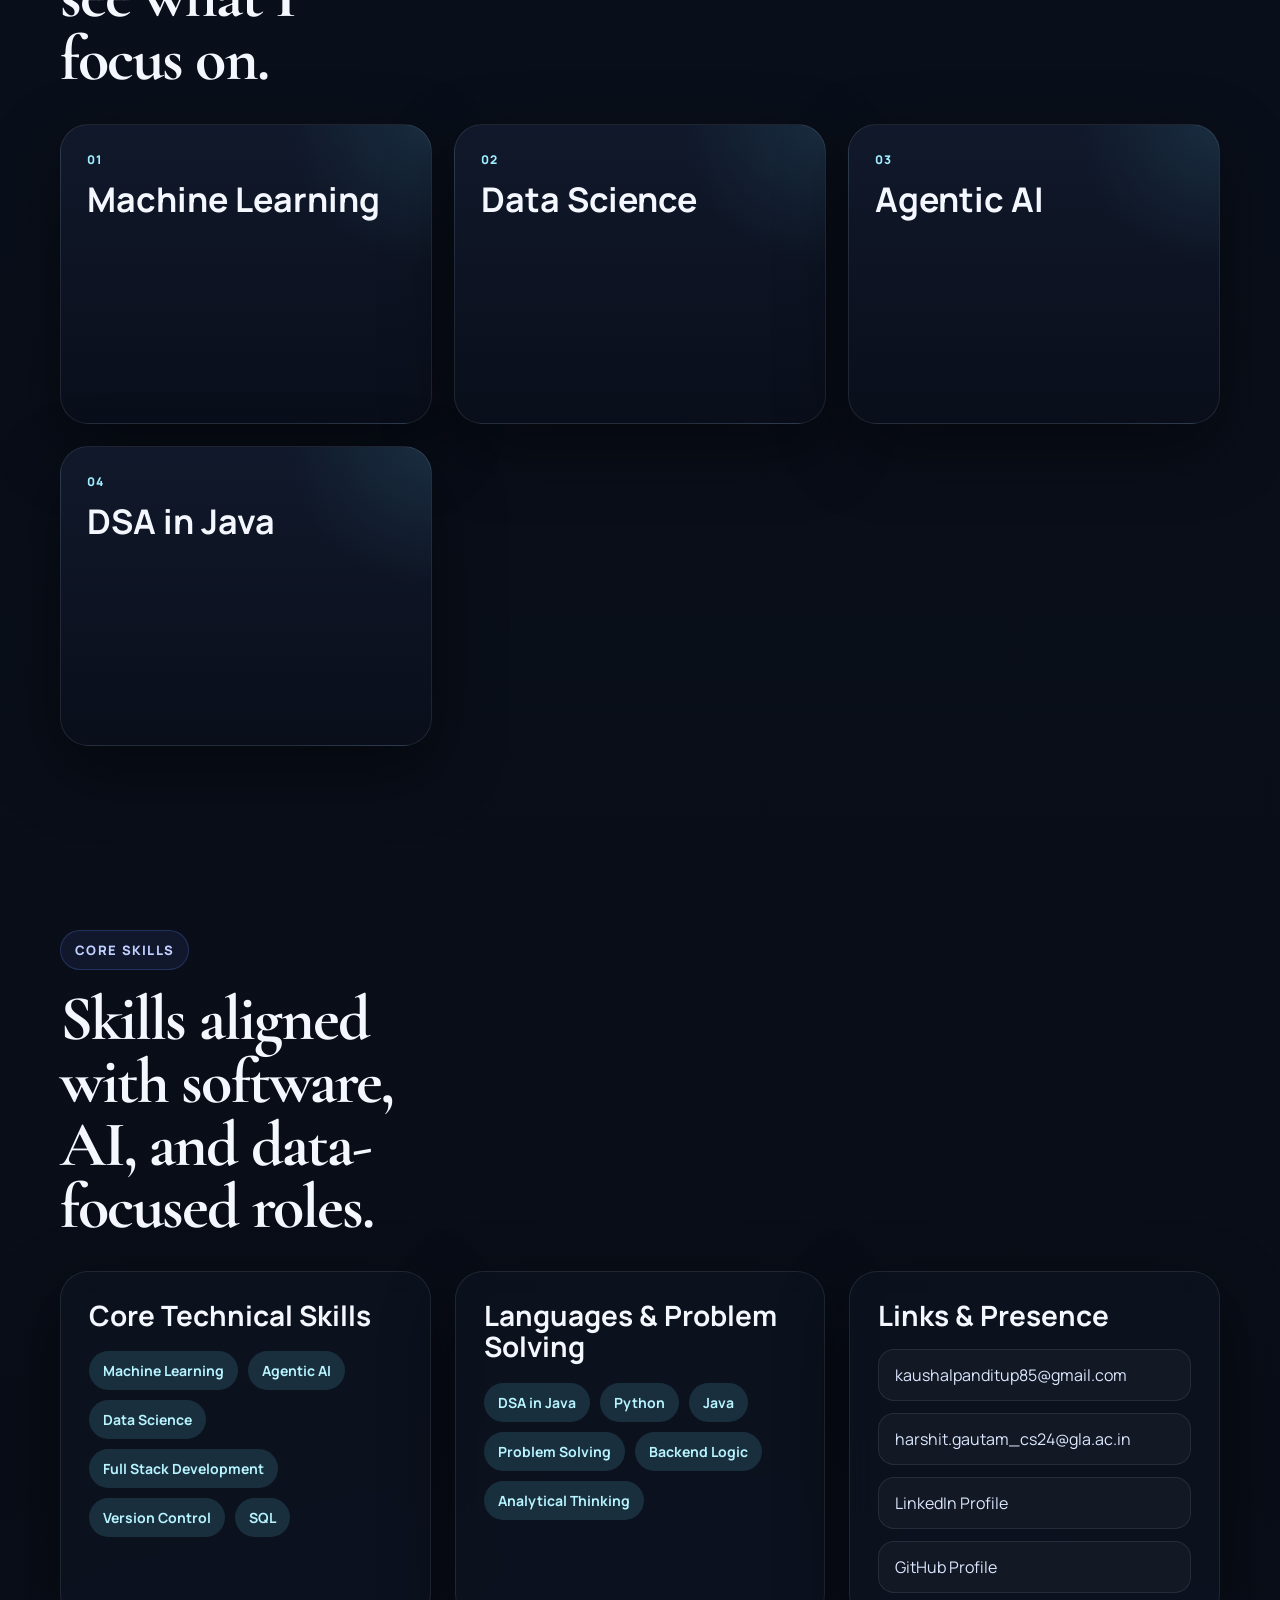
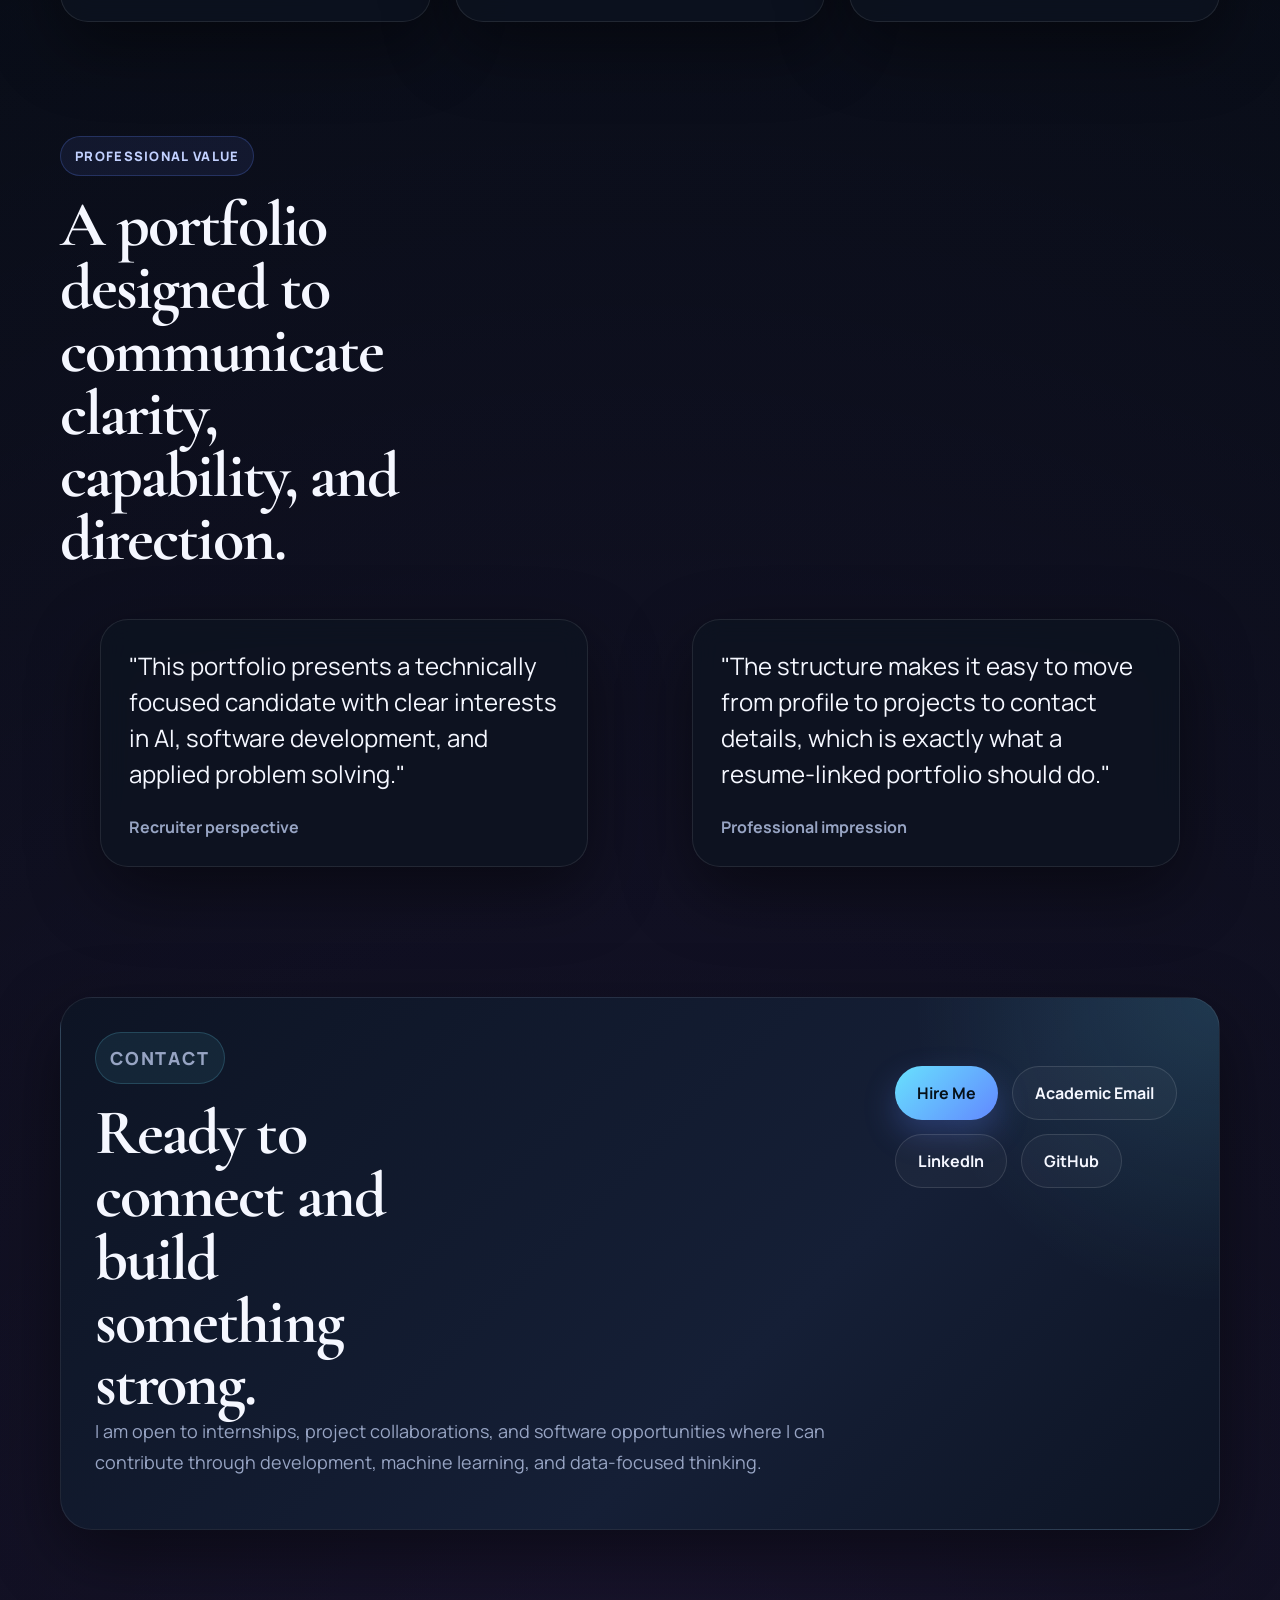
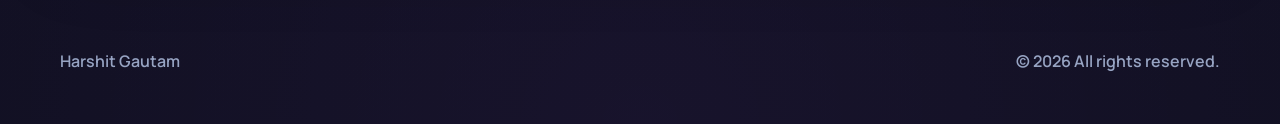
==== commit b4b44656: "Improve project section readability" ====
--- a/index.html
+++ b/index.html
@@ -17,7 +17,7 @@
   <div class="site-shell">
     <header class="header">
       <div class="container nav">
-        <button class="brand" type="button" aria-label="Open greeting message">
+        <button class="brand" type="button" aria-label="Open greeting message" onclick="document.getElementById('welcome-popup').hidden = false;">
           <span class="brand-mark">Harshit Gautam</span>
         </button>
         <button class="menu-toggle" type="button" aria-expanded="false" aria-controls="site-menu" aria-label="Open menu">
@@ -162,10 +162,10 @@
         <div class="container section-heading">
           <div>
             <p class="eyebrow">Selected Work</p>
-            <h2>Planned projects that I will build and publish on GitHub.</h2>
+            <h2>Projects I have built and published on GitHub.</h2>
           </div>
           <p class="section-intro">
-            These are carefully chosen project directions aligned with machine learning, data science, AI, and practical software engineering. Each one opens into a page explaining the idea, motivation, and development approach.
+            These projects reflect my interest in machine learning, data science, AI, and practical software development. Each one includes a case-study page and a working demo.
           </p>
         </div>
 
@@ -195,7 +195,7 @@
               alt="Analytics dashboard and business graphs on screen"
             >
             <div class="project-content">
-              <p class="card-kicker">Project Two</p>
+              <p class="card-kicker">Machine Learning Project</p>
               <h3>Placement Prediction System</h3>
               <p>A machine learning project designed to estimate student placement probability using academic, technical, and profile-level features.</p>
               <ul class="tags">
@@ -213,7 +213,7 @@
               alt="Designer workspace with creative layout sketches"
             >
             <div class="project-content">
-              <p class="card-kicker">Project Three</p>
+              <p class="card-kicker">Analytics Project</p>
               <h3>Sales Intelligence Dashboard</h3>
               <p>A data science and analytics project that transforms business data into actionable insights through forecasting, segmentation, and executive-friendly dashboards.</p>
               <ul class="tags">
@@ -223,6 +223,16 @@
               </ul>
             </div>
           </article>
+        </div>
+
+        <div class="container github-cta-wrap">
+          <div class="github-cta-card">
+            <div>
+              <p class="card-kicker">More Contributions</p>
+              <h3>To see more of my work and contributions, visit my GitHub profile.</h3>
+            </div>
+            <a class="button button-primary magnetic" href="https://github.com/codeharshit24" target="_blank" rel="noreferrer">Check GitHub</a>
+          </div>
         </div>
       </section>
 
--- a/assets/style.css
+++ b/assets/style.css
@@ -413,8 +413,8 @@
   position: absolute;
   inset: 0;
   background:
-    linear-gradient(180deg, rgba(2, 6, 14, 0.08), rgba(2, 6, 14, 0.74)),
-    radial-gradient(circle at 15% 15%, rgba(104, 225, 253, 0.18), transparent 24%);
+    linear-gradient(180deg, rgba(3, 7, 14, 0.18), rgba(3, 7, 14, 0.9)),
+    radial-gradient(circle at 15% 15%, rgba(104, 225, 253, 0.12), transparent 24%);
   transition: opacity var(--transition);
 }
 
@@ -622,6 +622,28 @@
 .project-content {
   bottom: 0;
   padding: 28px;
+  z-index: 3;
+  background: linear-gradient(180deg, rgba(4, 8, 16, 0.06), rgba(4, 8, 16, 0.78));
+}
+
+.project-card .card-kicker,
+.project-card h3,
+.project-card p,
+.project-card .tags {
+  position: relative;
+  z-index: 4;
+}
+
+.project-card .card-kicker {
+  color: #b8eefe;
+}
+
+.project-card h3 {
+  color: #ffffff;
+}
+
+.project-card p {
+  color: rgba(241, 246, 255, 0.94);
 }
 
 .project-link {
@@ -712,6 +734,28 @@
 .focus-card:focus-within .focus-card-back {
   opacity: 1;
   transform: translateY(0);
+}
+
+.github-cta-wrap {
+  margin-top: 26px;
+}
+
+.github-cta-card {
+  display: flex;
+  justify-content: space-between;
+  align-items: center;
+  gap: 20px;
+  padding: 26px 28px;
+  border-radius: 28px;
+  background: rgba(255, 255, 255, 0.04);
+  border: 1px solid var(--line);
+  box-shadow: var(--shadow);
+}
+
+.github-cta-card h3 {
+  margin: 0;
+  font-size: 28px;
+  line-height: 1.25;
 }
 
 .skills-layout,
@@ -868,6 +912,11 @@
     max-width: none;
   }
 
+  .github-cta-card {
+    flex-direction: column;
+    align-items: flex-start;
+  }
+
   .quick-link {
     flex-basis: 100%;
   }
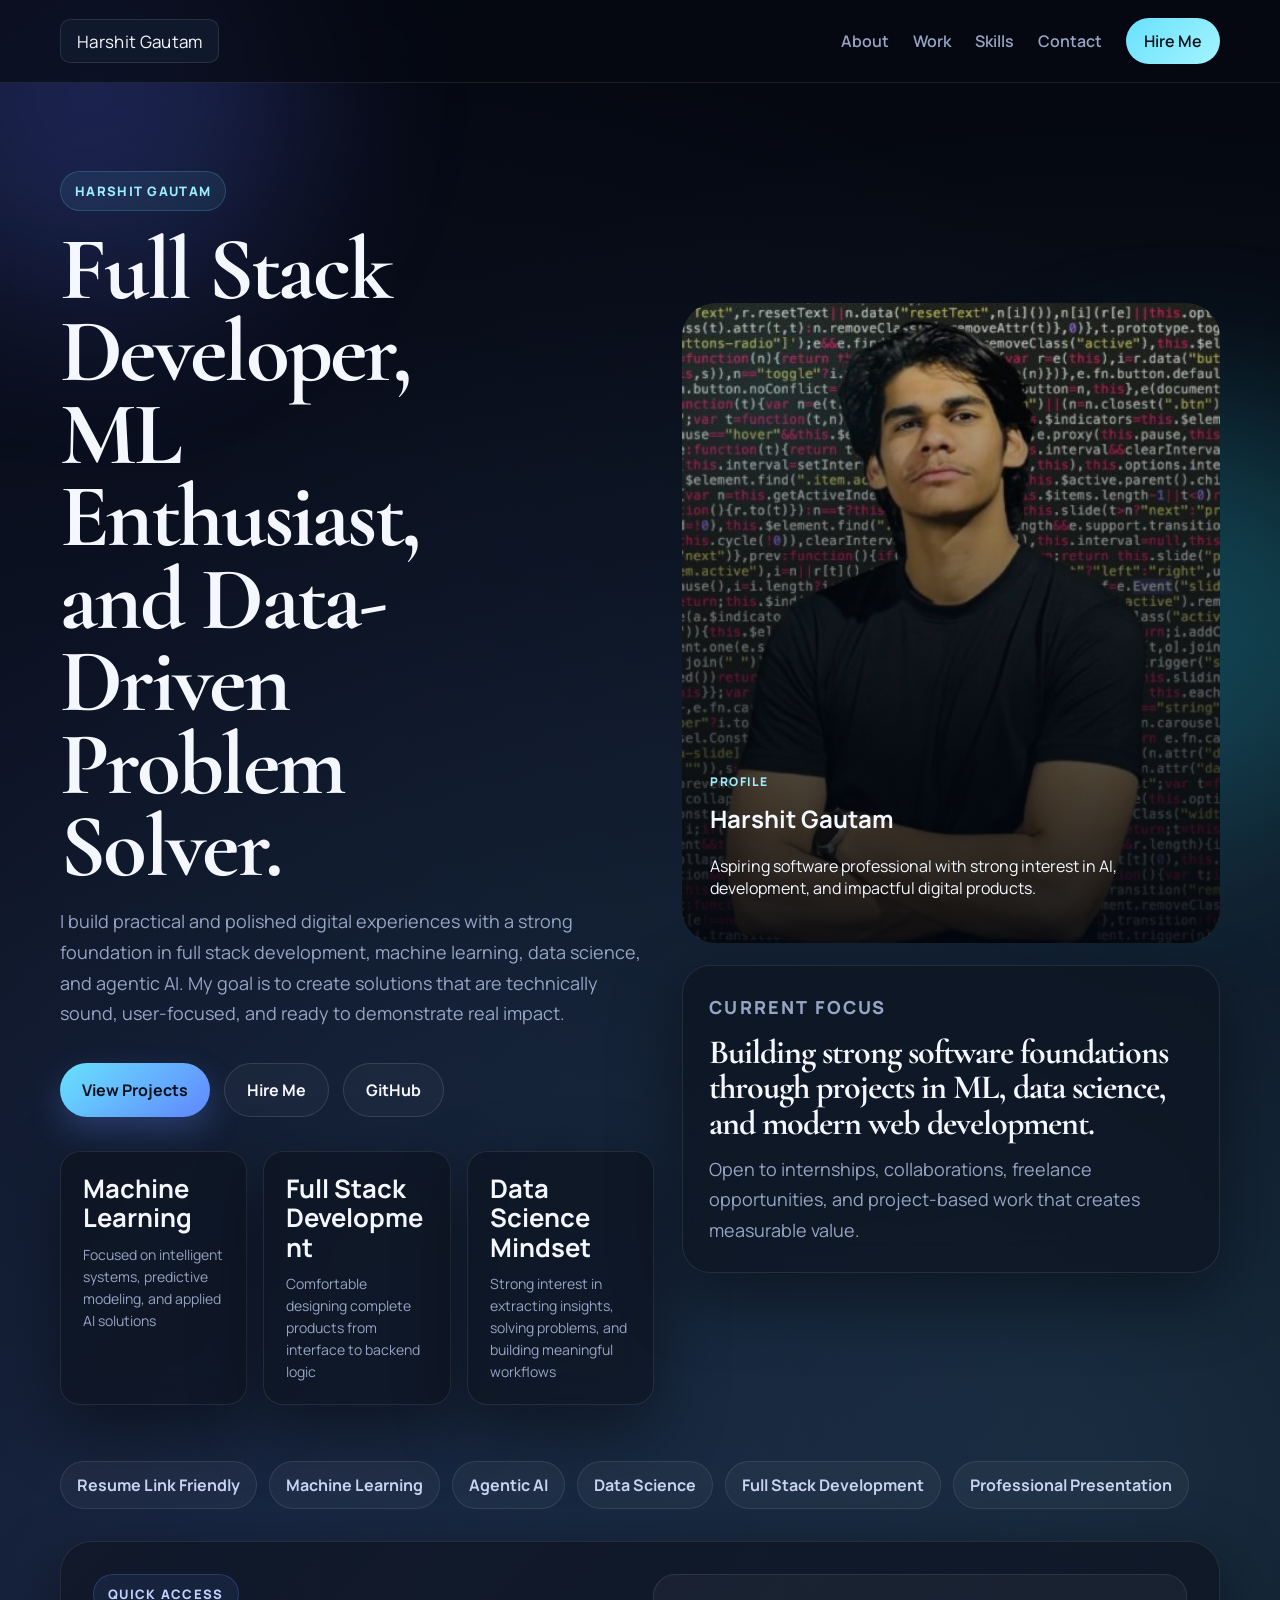
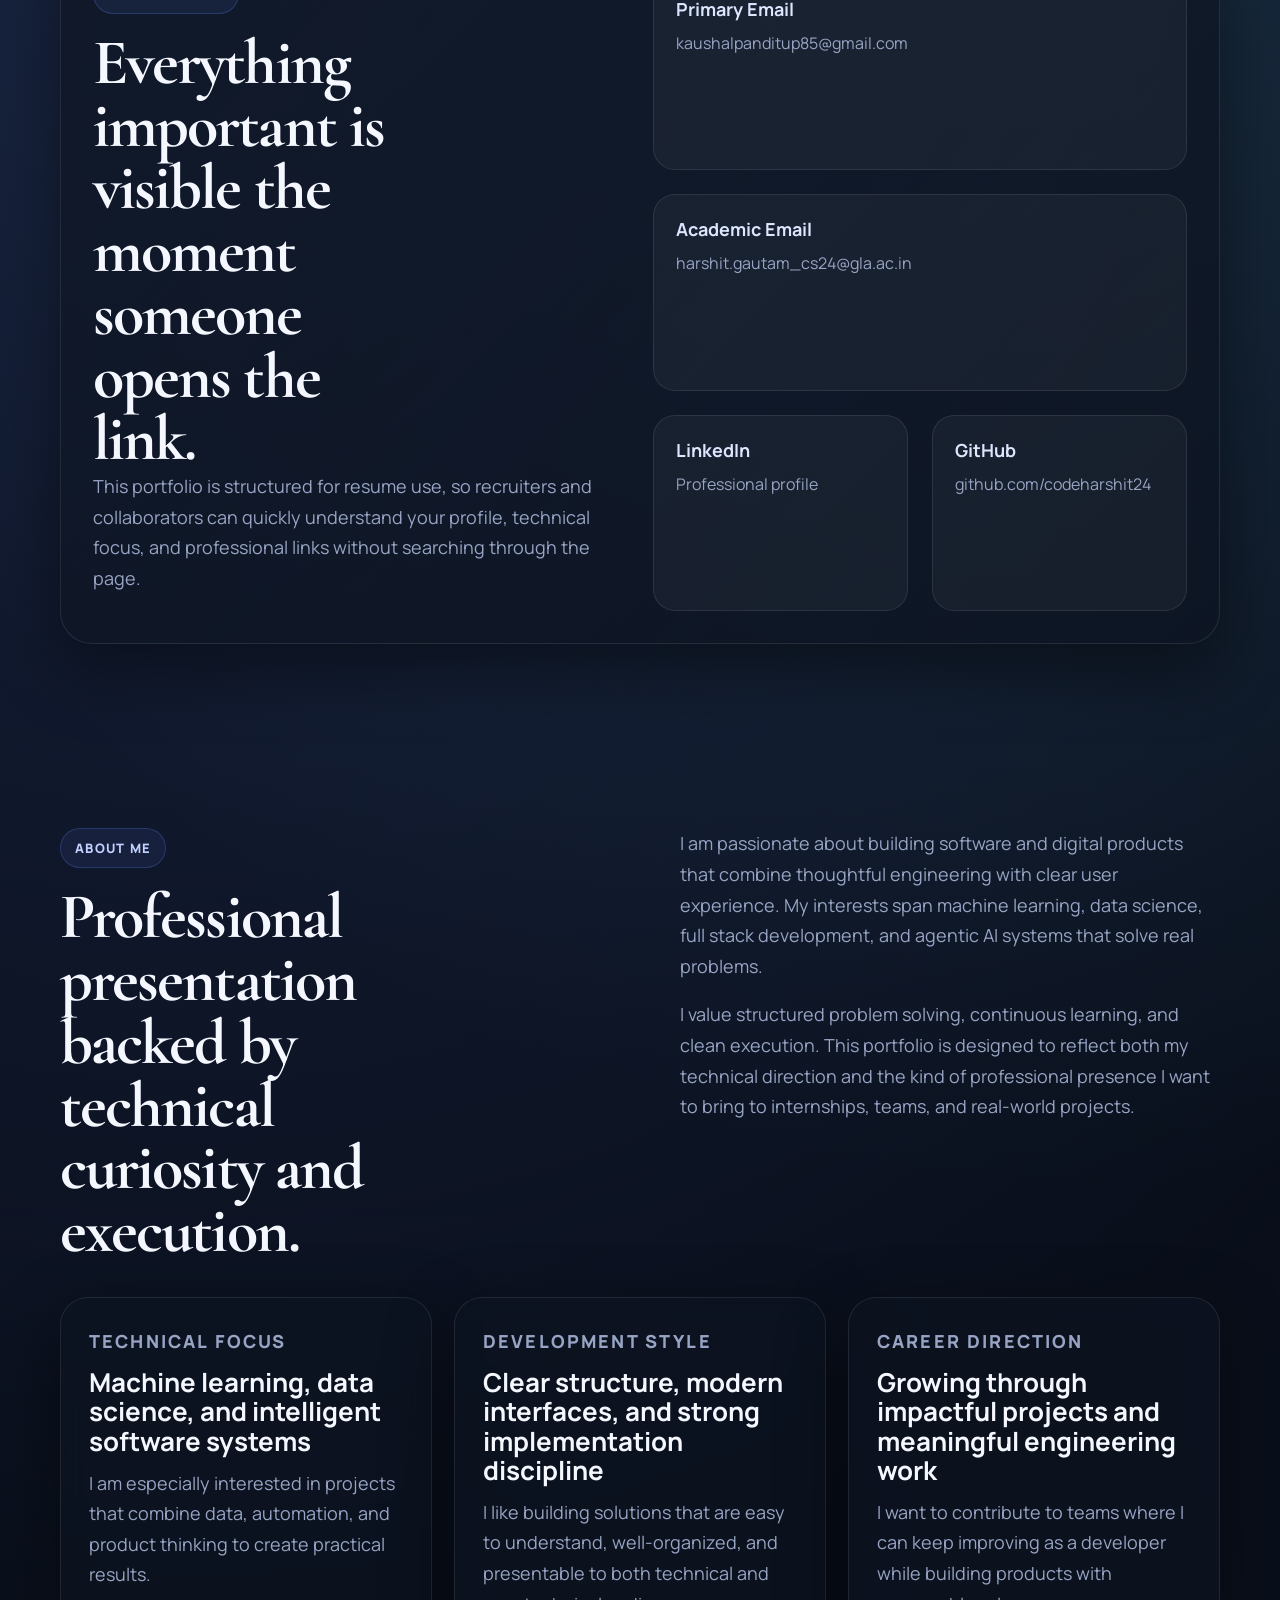
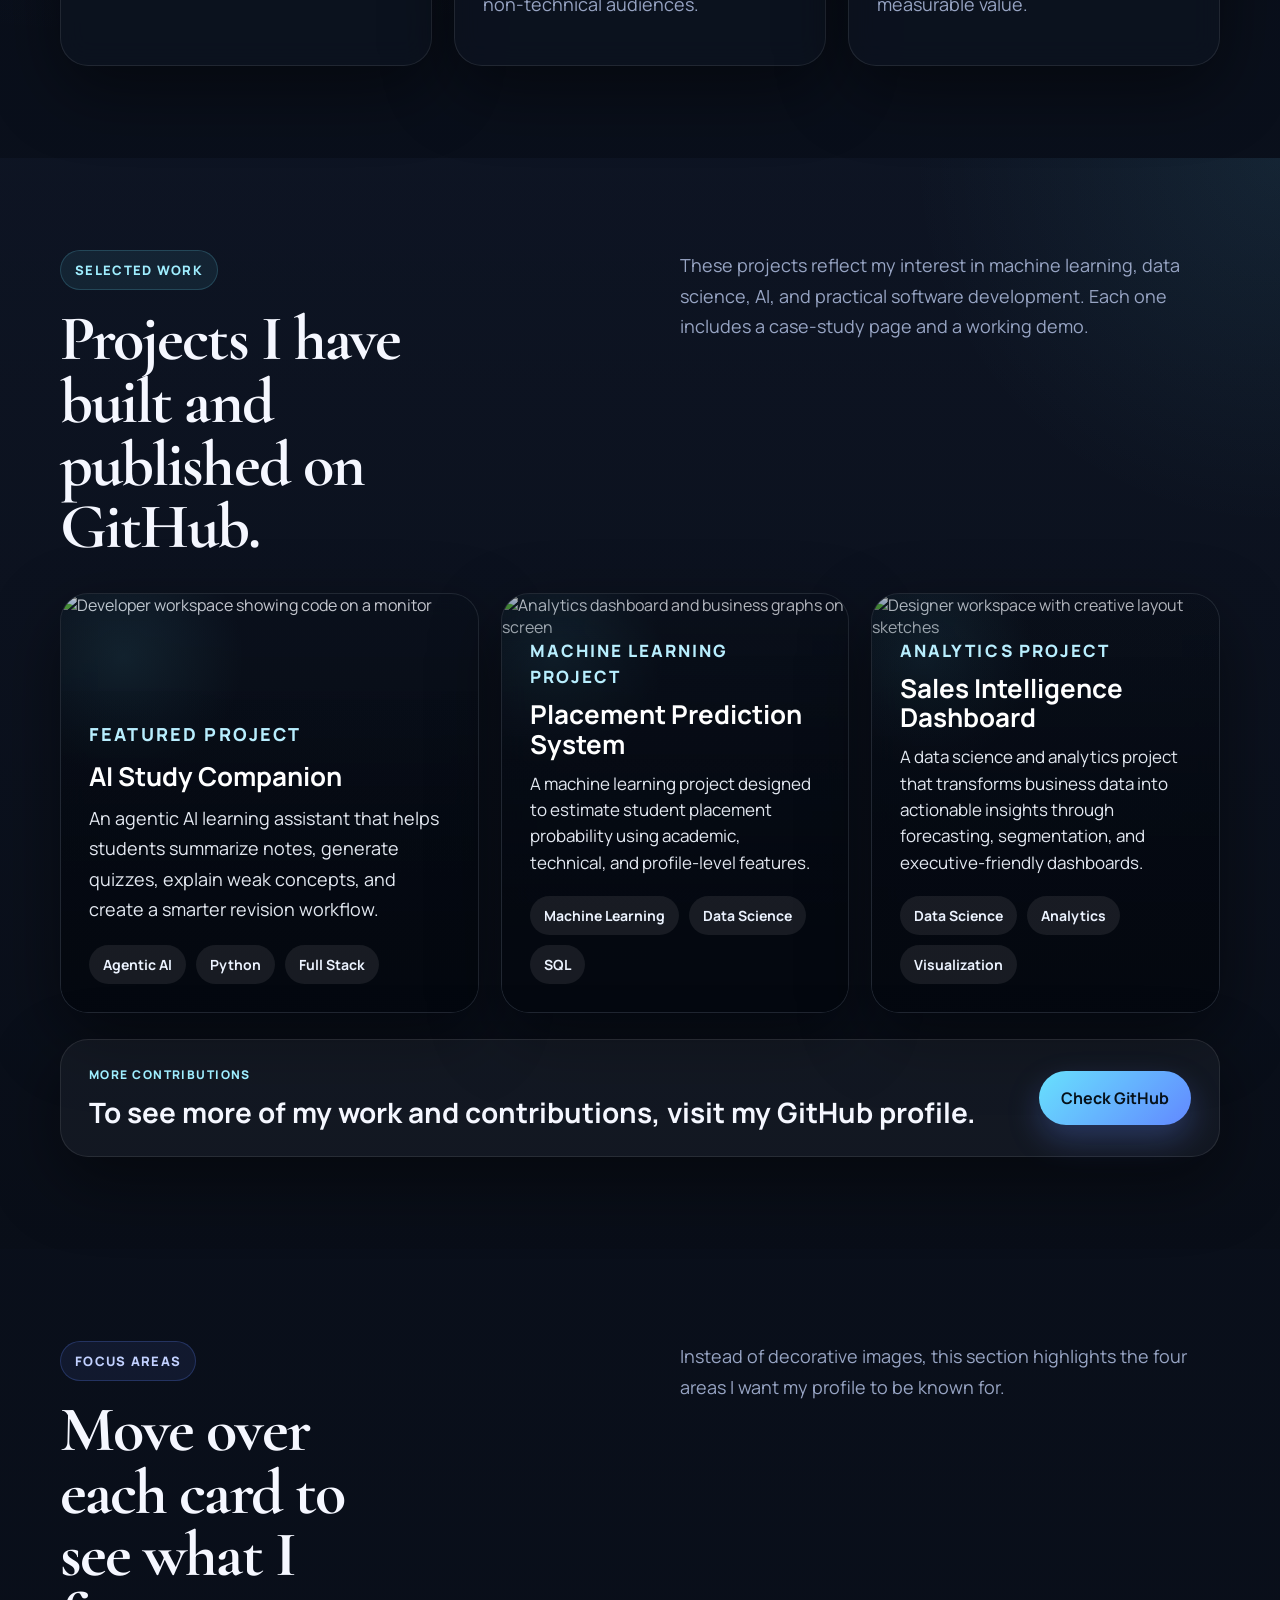
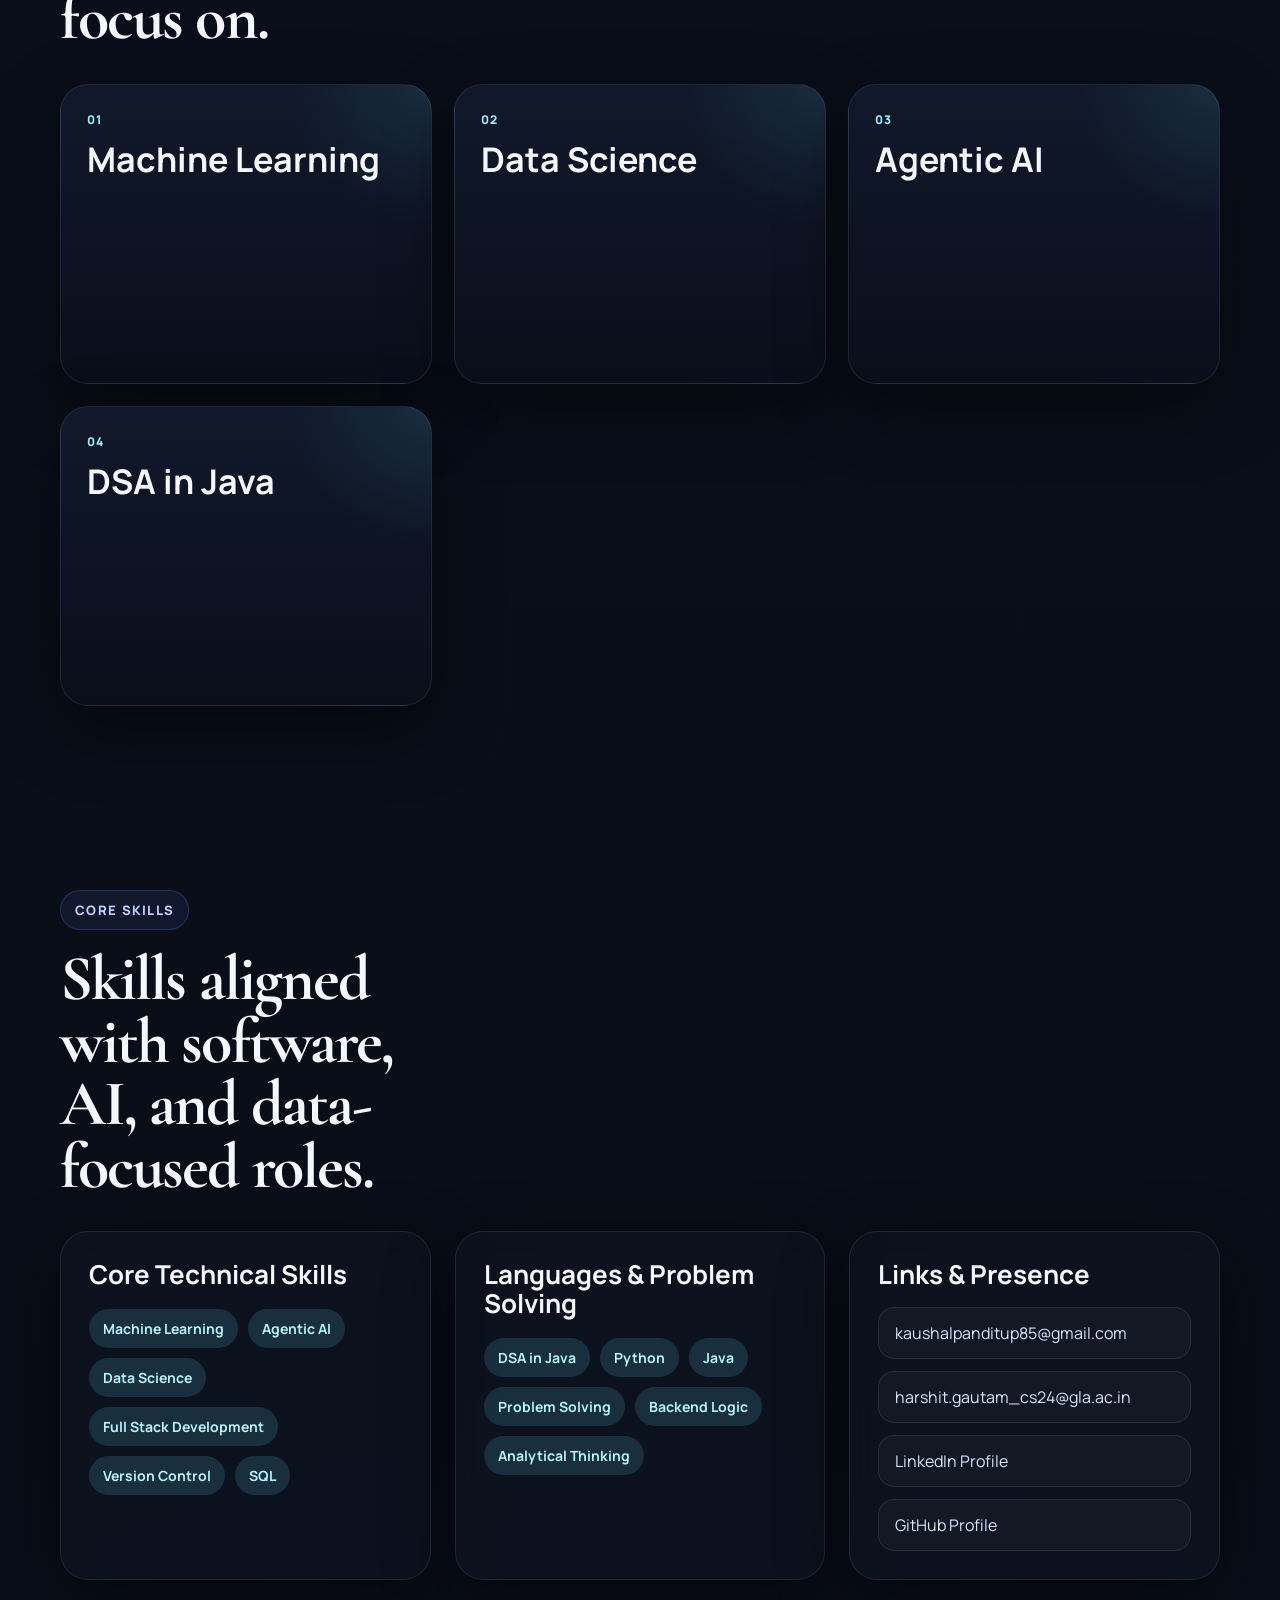
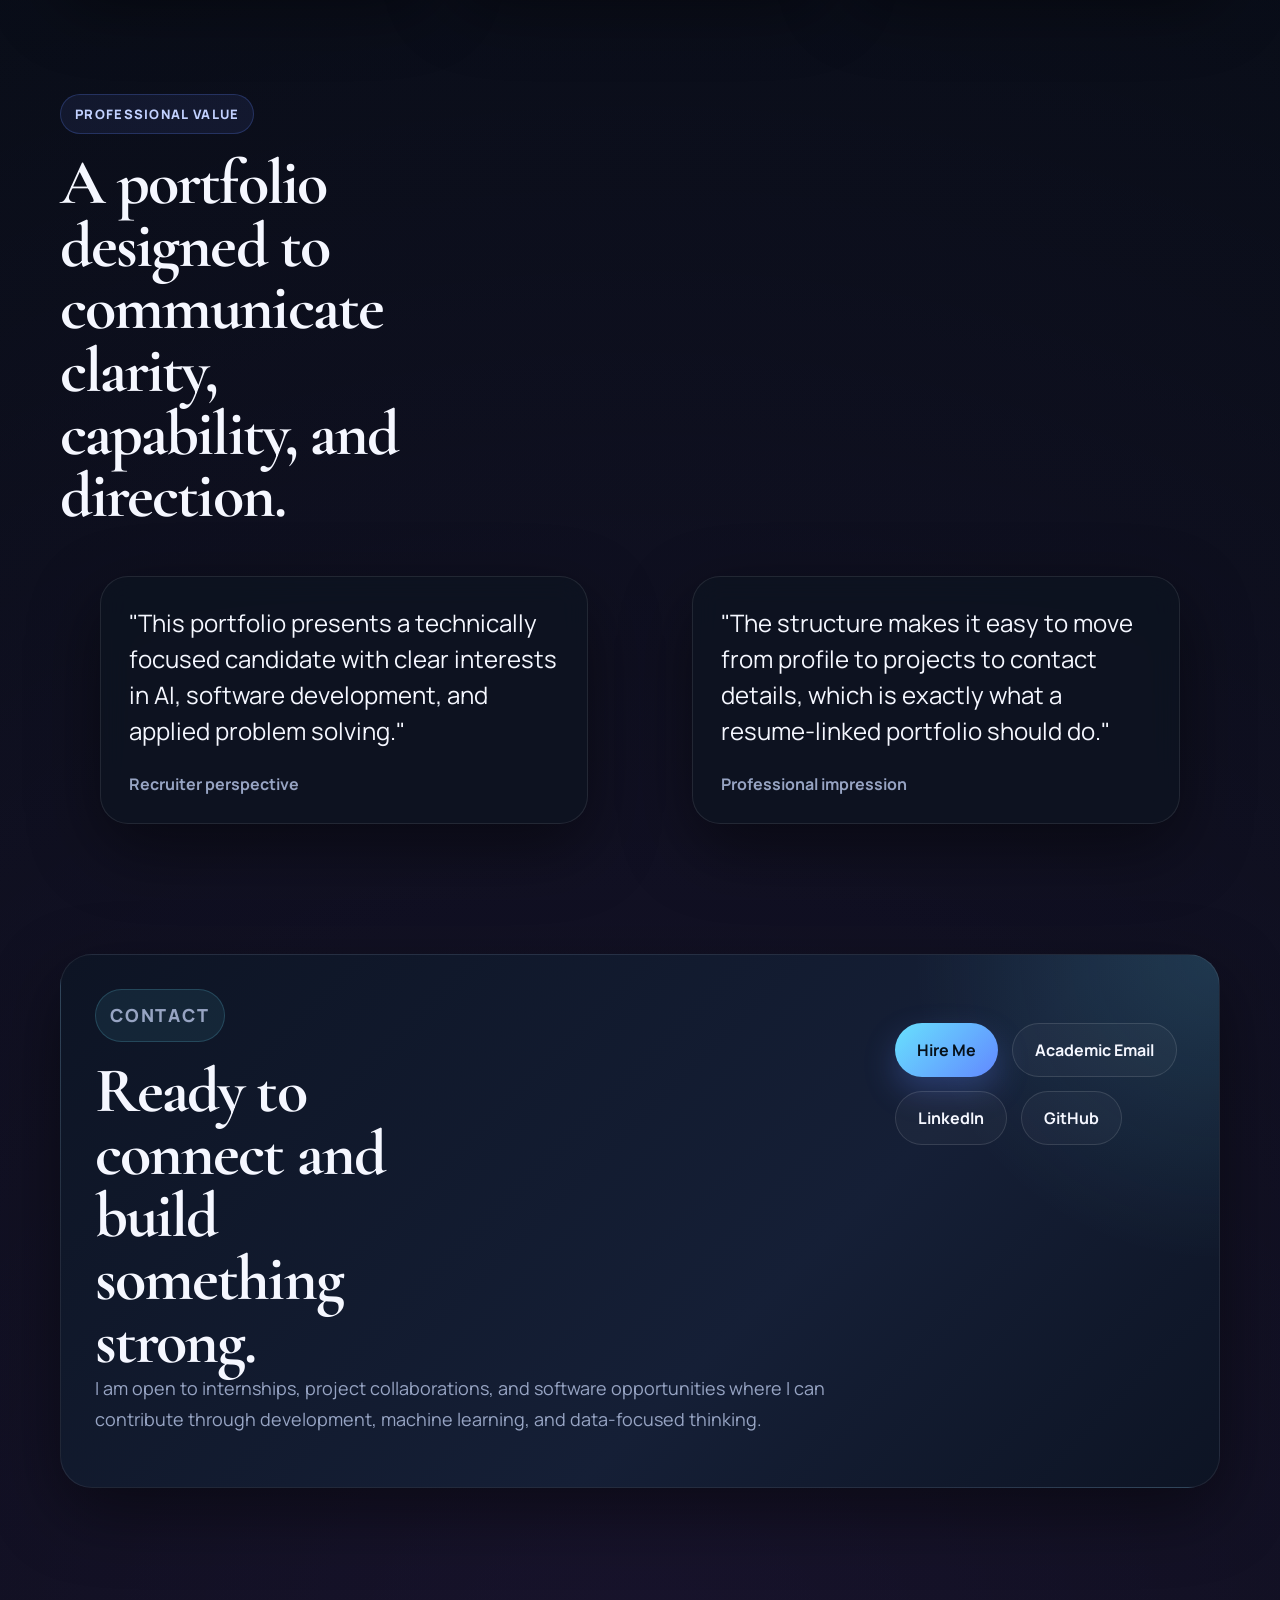
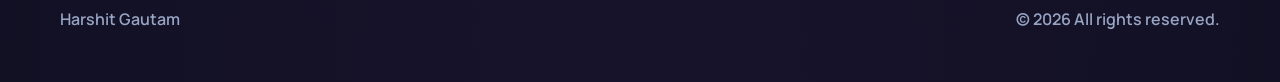
==== commit 4f182e50: "Fix all project card navigation" ====
--- a/index.html
+++ b/index.html
@@ -170,8 +170,7 @@
         </div>
 
         <div class="container project-grid">
-          <article class="project-card project-featured interactive-panel">
-            <a class="project-link" href="./projects/ai-study-companion.html" aria-label="Open AI Study Companion project page"></a>
+          <article class="project-card project-featured interactive-panel clickable-card" data-href="./projects/ai-study-companion.html" tabindex="0" role="link" aria-label="Open AI Study Companion project page">
             <img
               src="https://images.unsplash.com/photo-1498050108023-c5249f4df085?auto=format&fit=crop&w=1400&q=80"
               alt="Developer workspace showing code on a monitor"
@@ -188,8 +187,7 @@
             </div>
           </article>
 
-          <article class="project-card interactive-panel">
-            <a class="project-link" href="./projects/placement-predictor.html" aria-label="Open Placement Predictor project page"></a>
+          <article class="project-card interactive-panel clickable-card" data-href="./projects/placement-predictor.html" tabindex="0" role="link" aria-label="Open Placement Predictor project page">
             <img
               src="https://images.unsplash.com/photo-1460925895917-afdab827c52f?auto=format&fit=crop&w=1200&q=80"
               alt="Analytics dashboard and business graphs on screen"
@@ -206,8 +204,7 @@
             </div>
           </article>
 
-          <article class="project-card interactive-panel">
-            <a class="project-link" href="./projects/sales-intelligence-dashboard.html" aria-label="Open Sales Intelligence Dashboard project page"></a>
+          <article class="project-card interactive-panel clickable-card" data-href="./projects/sales-intelligence-dashboard.html" tabindex="0" role="link" aria-label="Open Sales Intelligence Dashboard project page">
             <img
               src="https://images.unsplash.com/photo-1522542550221-31fd19575a2d?auto=format&fit=crop&w=1200&q=80"
               alt="Designer workspace with creative layout sketches"
--- a/assets/style.css
+++ b/assets/style.css
@@ -412,6 +412,7 @@
   content: "";
   position: absolute;
   inset: 0;
+  pointer-events: none;
   background:
     linear-gradient(180deg, rgba(3, 7, 14, 0.18), rgba(3, 7, 14, 0.9)),
     radial-gradient(circle at 15% 15%, rgba(104, 225, 253, 0.12), transparent 24%);
@@ -624,6 +625,11 @@
   padding: 28px;
   z-index: 3;
   background: linear-gradient(180deg, rgba(4, 8, 16, 0.06), rgba(4, 8, 16, 0.78));
+  pointer-events: none;
+}
+
+.project-card:not(.project-featured) .project-content {
+  padding-top: 52px;
 }
 
 .project-card .card-kicker,
@@ -632,6 +638,7 @@
 .project-card .tags {
   position: relative;
   z-index: 4;
+  pointer-events: none;
 }
 
 .project-card .card-kicker {
@@ -646,18 +653,25 @@
   color: rgba(241, 246, 255, 0.94);
 }
 
-.project-link {
-  position: absolute;
-  inset: 0;
-  z-index: 2;
+.clickable-card {
+  cursor: pointer;
 }
 
 .project-card h3,
 .info-card h3,
 .skill-panel h3 {
-  font-size: 28px;
+  font-size: 26px;
   line-height: 1.12;
   margin-bottom: 12px;
+}
+
+.project-card:not(.project-featured) .card-kicker {
+  margin-bottom: 10px;
+}
+
+.project-card:not(.project-featured) p {
+  font-size: 17px;
+  line-height: 1.55;
 }
 
 .tags,
